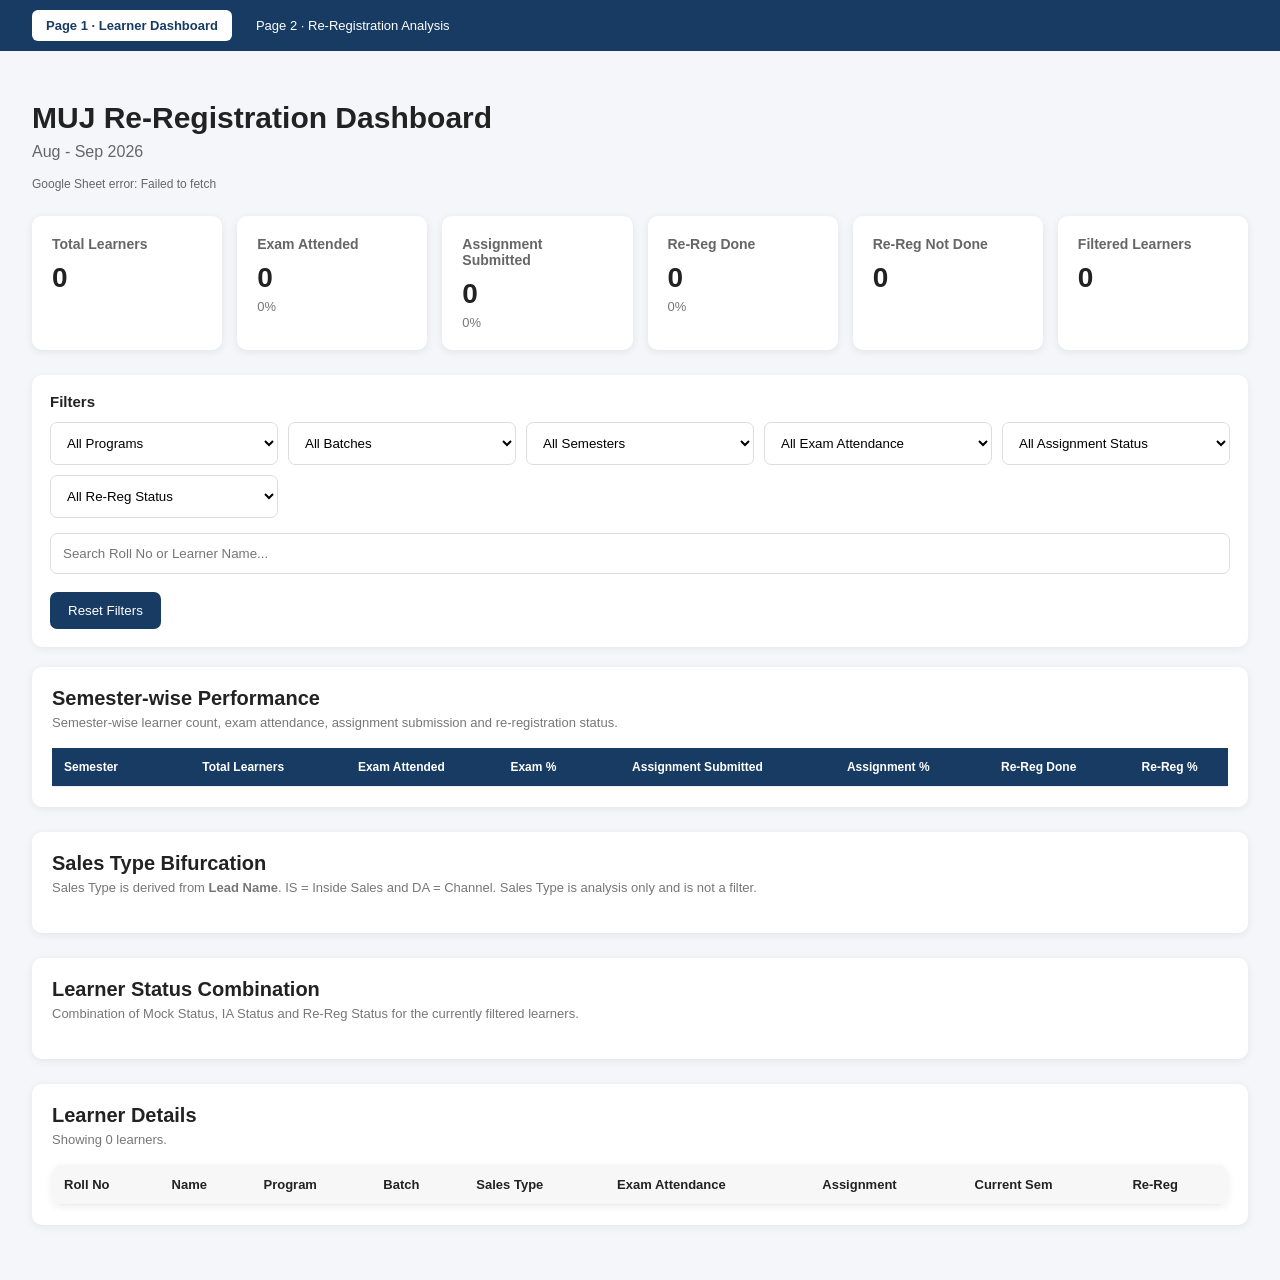
==== index.html @ 48e71313 "Update index.html" ====
<!DOCTYPE html>
<html lang="en">
<head>
<meta charset="UTF-8">
<meta name="viewport" content="width=device-width, initial-scale=1.0">

<title>MUJ Re-Registration Dashboard</title>

<script src="https://cdn.sheetjs.com/xlsx-0.20.3/package/dist/xlsx.full.min.js"></script>

<style>
*{
  box-sizing:border-box;
}

body{
  margin:0;
  font-family:Arial,sans-serif;
  background:#f5f6fa;
  color:#222;
}

.container{
  width:95%;
  max-width:1500px;
  margin:auto;
  padding:30px 0;
}

header{
  margin-bottom:25px;
}

header h1{
  margin:0;
  font-size:30px;
}

header p{
  margin-top:8px;
  color:#666;
}

/* NAVIGATION */

.page-nav{
  background:#173b63;
  padding:10px 0;
  margin-bottom:20px;
}

.page-nav-inner{
  width:95%;
  max-width:1500px;
  margin:auto;
  display:flex;
  gap:10px;
}

.page-nav a{
  color:white;
  text-decoration:none;
  padding:8px 14px;
  border-radius:6px;
  font-size:13px;
}

.page-nav a.active{
  background:#fff;
  color:#173b63;
  font-weight:bold;
}

/* STATUS */

.sheet-status{
  font-size:12px;
  color:#666;
  margin-top:8px;
}

/* KPI */

.kpi-grid{
  display:grid;
  grid-template-columns:repeat(6,1fr);
  gap:15px;
  margin-bottom:25px;
}

.card{
  background:white;
  padding:20px;
  border-radius:10px;
  box-shadow:0 2px 8px rgba(0,0,0,0.08);
}

.card h3{
  font-size:14px;
  margin:0 0 10px;
  color:#666;
}

.number{
  font-size:28px;
  font-weight:bold;
}

.small-number{
  font-size:13px;
  color:#777;
  margin-top:5px;
}

/* FILTERS */

.filter-section{
  background:white;
  padding:18px;
  border-radius:10px;
  margin-bottom:20px;
  box-shadow:0 2px 8px rgba(0,0,0,0.06);
}

.filter-title{
  font-size:15px;
  font-weight:bold;
  margin-bottom:12px;
}

.filters{
  display:grid;
  grid-template-columns:repeat(5,1fr);
  gap:10px;
  margin-bottom:15px;
}

select,
input{
  width:100%;
  padding:12px;
  border:1px solid #ddd;
  border-radius:7px;
  background:white;
}

.reset-btn{
  padding:11px 18px;
  border:0;
  border-radius:7px;
  background:#173b63;
  color:white;
  cursor:pointer;
}

.reset-btn:hover{
  opacity:.9;
}

/* SECTION */

.section{
  background:white;
  border-radius:10px;
  padding:20px;
  margin-bottom:25px;
  box-shadow:0 2px 8px rgba(0,0,0,0.07);
}

.section h2{
  margin:0 0 5px;
  font-size:20px;
}

.section-description{
  color:#777;
  font-size:13px;
  margin-bottom:18px;
}

/* ANALYSIS TABLE */

.analysis-table{
  width:100%;
  border-collapse:collapse;
}

.analysis-table th,
.analysis-table td{
  padding:11px 12px;
  border-bottom:1px solid #eee;
  text-align:left;
  white-space:nowrap;
}

.analysis-table th{
  background:#f7f7f7;
  font-size:12px;
  color:#555;
}

.analysis-table td{
  font-size:13px;
}

.percent{
  font-weight:bold;
}

/* STATUS BADGES */

.badge{
  display:inline-block;
  padding:4px 9px;
  border-radius:15px;
  font-size:11px;
  font-weight:bold;
}

.badge-green{
  background:#e7f5ec;
  color:#19733d;
}

.badge-red{
  background:#fdeaea;
  color:#b42318;
}

.badge-yellow{
  background:#fff5d9;
  color:#956000;
}

/* SEMESTER TABLE */

.semester-table-wrapper{
  overflow-x:auto;
}

.semester-table{
  width:100%;
  border-collapse:collapse;
}

.semester-table th,
.semester-table td{
  padding:12px;
  border-bottom:1px solid #eee;
  text-align:center;
  white-space:nowrap;
}

.semester-table th{
  background:#173b63;
  color:white;
  font-size:12px;
}

.semester-table td{
  font-size:13px;
}

.semester-name{
  text-align:left !important;
  font-weight:bold;
}

/* SALES TYPE */

.sales-grid{
  display:grid;
  grid-template-columns:repeat(2,1fr);
  gap:15px;
}

.sales-card{
  border:1px solid #e1e5eb;
  border-radius:10px;
  padding:18px;
  background:#fff;
}

.sales-card h3{
  margin:0 0 5px;
  font-size:17px;
}

.sales-card .sales-sub{
  color:#777;
  font-size:12px;
  margin-bottom:15px;
}

.sales-metrics{
  display:grid;
  grid-template-columns:repeat(4,1fr);
  gap:10px;
}

.sales-metric{
  background:#f7f8fa;
  padding:12px;
  border-radius:7px;
}

.sales-metric span{
  display:block;
  font-size:11px;
  color:#777;
}

.sales-metric strong{
  display:block;
  margin-top:4px;
  font-size:18px;
}

/* COMBINATION */

.combination-grid{
  display:grid;
  grid-template-columns:repeat(4,1fr);
  gap:12px;
}

.combo-card{
  background:#f7f8fa;
  border:1px solid #e5e8ed;
  border-radius:8px;
  padding:15px;
}

.combo-card h3{
  margin:0;
  font-size:13px;
  line-height:1.4;
}

.combo-card .combo-number{
  margin-top:8px;
  font-size:25px;
  font-weight:bold;
}

/* LEARNER TABLE */

.table-section{
  background:white;
  border-radius:10px;
  overflow-x:auto;
  box-shadow:0 2px 8px rgba(0,0,0,0.07);
}

table{
  width:100%;
  border-collapse:collapse;
}

th,
td{
  padding:12px;
  text-align:left;
  border-bottom:1px solid #eee;
  white-space:nowrap;
}

th{
  background:#f7f7f7;
  font-size:13px;
}

td{
  font-size:13px;
}

.no-data{
  text-align:center;
  padding:25px;
  color:#777;
}

/* MOBILE */

@media(max-width:1100px){

  .kpi-grid{
    grid-template-columns:repeat(3,1fr);
  }

  .filters{
    grid-template-columns:repeat(3,1fr);
  }

  .sales-grid{
    grid-template-columns:1fr;
  }

  .combination-grid{
    grid-template-columns:repeat(2,1fr);
  }
}

@media(max-width:700px){

  .container{
    width:94%;
    padding-top:20px;
  }

  header h1{
    font-size:24px;
  }

  .kpi-grid{
    grid-template-columns:repeat(2,1fr);
  }

  .filters{
    grid-template-columns:1fr;
  }

  .combination-grid{
    grid-template-columns:1fr;
  }

  .sales-metrics{
    grid-template-columns:repeat(2,1fr);
  }

  .page-nav-inner{
    flex-wrap:wrap;
  }
}
</style>
</head>

<body>

<div class="page-nav">
  <div class="page-nav-inner">
    <a href="index.html" class="active">Page 1 · Learner Dashboard</a>
    <a href="page2.html">Page 2 · Re-Registration Analysis</a>
  </div>
</div>

<div class="container">

<header>
  <h1>MUJ Re-Registration Dashboard</h1>
  <p>Aug - Sep 2026</p>
  <div class="sheet-status" id="sheetStatus">
    Connecting to Google Sheet...
  </div>
</header>


<!-- KPI -->

<div class="kpi-grid">

  <div class="card">
    <h3>Total Learners</h3>
    <div class="number" id="kpiTotal">0</div>
  </div>

  <div class="card">
    <h3>Exam Attended</h3>
    <div class="number" id="kpiExam">0</div>
    <div class="small-number" id="kpiExamPct">0%</div>
  </div>

  <div class="card">
    <h3>Assignment Submitted</h3>
    <div class="number" id="kpiAssignment">0</div>
    <div class="small-number" id="kpiAssignmentPct">0%</div>
  </div>

  <div class="card">
    <h3>Re-Reg Done</h3>
    <div class="number" id="kpiReRegDone">0</div>
    <div class="small-number" id="kpiReRegPct">0%</div>
  </div>

  <div class="card">
    <h3>Re-Reg Not Done</h3>
    <div class="number" id="kpiReRegNotDone">0</div>
  </div>

  <div class="card">
    <h3>Filtered Learners</h3>
    <div class="number" id="kpiFiltered">0</div>
  </div>

</div>


<!-- FILTERS -->

<div class="filter-section">

  <div class="filter-title">
    Filters
  </div>

  <div class="filters">

    <select id="programFilter">
      <option value="">All Programs</option>
    </select>

    <select id="batchFilter">
      <option value="">All Batches</option>
    </select>

    <select id="semesterFilter">
      <option value="">All Semesters</option>
    </select>

    <select id="examFilter">
      <option value="">All Exam Attendance</option>
    </select>

    <select id="assignmentFilter">
      <option value="">All Assignment Status</option>
    </select>

    <select id="reregFilter">
      <option value="">All Re-Reg Status</option>
    </select>

  </div>

  <input
    type="text"
    id="searchInput"
    placeholder="Search Roll No or Learner Name..."
  >

  <br><br>

  <button class="reset-btn" id="resetBtn">
    Reset Filters
  </button>

</div>


<!-- SEMESTER WISE -->

<div class="section">

  <h2>Semester-wise Performance</h2>

  <div class="section-description">
    Semester-wise learner count, exam attendance, assignment submission and re-registration status.
  </div>

  <div class="semester-table-wrapper">

    <table class="semester-table">

      <thead>
        <tr>
          <th class="semester-name">Semester</th>
          <th>Total Learners</th>
          <th>Exam Attended</th>
          <th>Exam %</th>
          <th>Assignment Submitted</th>
          <th>Assignment %</th>
          <th>Re-Reg Done</th>
          <th>Re-Reg %</th>
        </tr>
      </thead>

      <tbody id="semesterBody"></tbody>

    </table>

  </div>

</div>


<!-- SALES TYPE -->

<div class="section">

  <h2>Sales Type Bifurcation</h2>

  <div class="section-description">
    Sales Type is derived from <b>Lead Name</b>. IS = Inside Sales and DA = Channel. Sales Type is analysis only and is not a filter.
  </div>

  <div class="sales-grid" id="salesGrid"></div>

</div>


<!-- LEARNER STATUS COMBINATION -->

<div class="section">

  <h2>Learner Status Combination</h2>

  <div class="section-description">
    Combination of Mock Status, IA Status and Re-Reg Status for the currently filtered learners.
  </div>

  <div class="combination-grid" id="combinationGrid"></div>

</div>


<!-- LEARNER DETAILS -->

<div class="section">

  <h2>Learner Details</h2>

  <div class="section-description">
    Showing <span id="learnerCountText">0</span> learners.
  </div>

  <div class="table-section">

    <table>

      <thead>
        <tr>
          <th>Roll No</th>
          <th>Name</th>
          <th>Program</th>
          <th>Batch</th>
          <th>Sales Type</th>
          <th>Exam Attendance</th>
          <th>Assignment</th>
          <th>Current Sem</th>
          <th>Re-Reg</th>
        </tr>
      </thead>

      <tbody id="learnerBody"></tbody>

    </table>

  </div>

</div>

</div>


<script>

const GOOGLE_SHEET_ID =
  '1iwtwKK5JAG-qDRnjcMf5GGL5CMBMW9X3QFYtaawvCqg';

const GOOGLE_SHEET_NAME = 'Sheet1';

const REFRESH_MS = 60000;

let RAW_DATA = [];

let state = {
  program:'',
  batch:'',
  semester:'',
  exam:'',
  assignment:'',
  rereg:'',
  search:''
};


/* =========================
   BASIC HELPERS
========================= */

function norm(value){
  return String(value ?? '').trim();
}

function key(value){
  return norm(value)
    .toLowerCase()
    .replace(/\s+/g,' ');
}

function pct(value,total){
  return total
    ? ((value / total) * 100).toFixed(1) + '%'
    : '0.0%';
}

function findColumn(headers,names){

  for(const name of names){

    const found = headers.find(
      h => key(h) === key(name)
    );

    if(found) return found;
  }

  return null;
}


/* =========================
   STATUS CLASSIFICATION
========================= */

function isExamAttended(value){

  const s = key(value);

  if(
    s.includes('attend') ||
    s.includes('present') ||
    s === 'yes' ||
    s === 'done' ||
    s === 'completed' ||
    s === 'complete' ||
    s === 'true' ||
    s === '1'
  ){
    return true;
  }

  return false;
}


function isAssignmentSubmitted(value){

  const s = key(value);

  if(
    s.includes('submitted') ||
    s.includes('submit') ||
    s === 'yes' ||
    s === 'done' ||
    s === 'completed' ||
    s === 'complete' ||
    s === 'true' ||
    s === '1'
  ){
    return true;
  }

  return false;
}


function isReRegDone(value){

  const s = key(value);

  /*
    Paid = Re-Reg Done
    Partially Paid / Not Paid = Not Done
  */

  if(
    s === 'paid' ||
    s === 'done' ||
    s === 'yes' ||
    s === 'completed' ||
    s === 'complete' ||
    s === 'registered'
  ){
    return true;
  }

  return false;
}


/* =========================
   SALES TYPE
========================= */

function getSalesType(value){

  const s = key(value);

  if(s === 'is' || s.includes('inside sales')){
    return 'IS';
  }

  if(s === 'da' || s.includes('channel')){
    return 'DA';
  }

  return norm(value) || 'Other';
}


/* =========================
   GOOGLE SHEET
========================= */

function googleSheetUrl(){

  return (
    'https://docs.google.com/spreadsheets/d/' +
    encodeURIComponent(GOOGLE_SHEET_ID) +
    '/gviz/tq?tqx=out:csv&sheet=' +
    encodeURIComponent(GOOGLE_SHEET_NAME)
  );
}


async function fetchGoogleSheet(){

  const response = await fetch(
    googleSheetUrl(),
    {
      cache:'no-store'
    }
  );

  if(!response.ok){

    throw new Error(
      'Google Sheet could not be loaded. HTTP ' +
      response.status
    );
  }

  const csv = await response.text();

  if(!csv.trim()){
    throw new Error('Sheet1 is empty.');
  }

  const workbook = XLSX.read(
    csv,
    {
      type:'string',
      raw:true
    }
  );

  const sheet =
    workbook.Sheets[workbook.SheetNames[0]];

  return XLSX.utils.sheet_to_json(
    sheet,
    {
      defval:'',
      raw:true
    }
  );
}


/* =========================
   NORMALIZE DATA
========================= */

function normalizeData(rows){

  if(!rows.length){
    throw new Error('No records found in Sheet1.');
  }

  const headers =
    Object.keys(rows[0]).map(norm);

  const rollCol = findColumn(
    headers,
    [
      'Roll No',
      'Roll Number',
      'Roll_No',
      'Roll'
    ]
  );

  const nameCol = findColumn(
    headers,
    [
      'Learner Name',
      'Name',
      'Student Name',
      'Full Name'
    ]
  );

  const programCol = findColumn(
    headers,
    [
      'Program',
      'Program Name'
    ]
  );

  const batchCol = findColumn(
    headers,
    [
      'Batch',
      'Current Batch',
      'Original Batch'
    ]
  );

  const leadCol = findColumn(
    headers,
    [
      'Lead Name',
      'Lead_Name',
      'LeadName'
    ]
  );

  const semesterCol = findColumn(
    headers,
    [
      'Current Semester',
      'Semester',
      'Current Sem',
      'Sem'
    ]
  );

  const mockCol = findColumn(
    headers,
    [
      'Mock Status'
    ]
  );

  const iaCol = findColumn(
    headers,
    [
      'IA Status'
    ]
  );

  const reregCol = findColumn(
    headers,
    [
      'Re reg status',
      'Re-Reg',
      'Re Reg',
      'Re-reg',
      'Re Registration',
      'Re-Registration',
      'Rereg'
    ]
  );


  const required = [
    ['Program',programCol],
    ['Mock Status',mockCol],
    ['IA Status',iaCol],
    ['Re reg status',reregCol],
    ['Lead Name',leadCol]
  ];

  const missing =
    required
      .filter(x => !x[1])
      .map(x => x[0]);

  if(missing.length){

    throw new Error(
      'Required column(s) missing: ' +
      missing.join(', ')
    );
  }


  return rows.map(row => {

    const mock =
      norm(row[mockCol]);

    const ia =
      norm(row[iaCol]);

    const rereg =
      norm(row[reregCol]);

    const lead =
      norm(row[leadCol]);

    return {

      rollNo:
        rollCol ? norm(row[rollCol]) : '',

      name:
        nameCol ? norm(row[nameCol]) : '',

      program:
        norm(row[programCol]),

      batch:
        batchCol ? norm(row[batchCol]) : '',

      salesType:
        getSalesType(lead),

      leadName:
        lead,

      semester:
        semesterCol
          ? norm(row[semesterCol])
          : '',

      mockStatus:
        mock,

      iaStatus:
        ia,

      reregStatus:
        rereg,

      examAttended:
        isExamAttended(mock),

      assignmentSubmitted:
        isAssignmentSubmitted(ia),

      reregDone:
        isReRegDone(rereg)

    };

  }).filter(r =>
    r.rollNo ||
    r.name ||
    r.program
  );
}


/* =========================
   FILTER OPTIONS
========================= */

function uniqueSorted(field){

  const set =
    new Set(
      RAW_DATA
        .map(r => r[field])
        .filter(Boolean)
    );

  return Array.from(set).sort(
    (a,b) =>
      String(a).localeCompare(
        String(b),
        undefined,
        {numeric:true}
      )
  );
}


function populateSelect(id,values,defaultText){

  const select =
    document.getElementById(id);

  const current =
    select.value;

  select.innerHTML =
    `<option value="">${defaultText}</option>`;

  values.forEach(value => {

    const option =
      document.createElement('option');

    option.value = value;
    option.textContent = value;

    select.appendChild(option);

  });

  if(values.includes(current)){
    select.value = current;
  }
}


function populateFilters(){

  populateSelect(
    'programFilter',
    uniqueSorted('program'),
    'All Programs'
  );

  populateSelect(
    'batchFilter',
    uniqueSorted('batch'),
    'All Batches'
  );

  populateSelect(
    'semesterFilter',
    uniqueSorted('semester'),
    'All Semesters'
  );

  populateSelect(
    'examFilter',
    uniqueSorted('mockStatus'),
    'All Exam Attendance'
  );

  populateSelect(
    'assignmentFilter',
    uniqueSorted('iaStatus'),
    'All Assignment Status'
  );

  populateSelect(
    'reregFilter',
    uniqueSorted('reregStatus'),
    'All Re-Reg Status'
  );
}


/* =========================
   FILTER DATA
========================= */

function getFilteredData(){

  return RAW_DATA.filter(row => {

    const search =
      state.search.toLowerCase();

    const searchMatch =
      !search ||
      key(row.rollNo).includes(search) ||
      key(row.name).includes(search);

    return (

      (!state.program ||
        row.program === state.program)

      &&

      (!state.batch ||
        row.batch === state.batch)

      &&

      (!state.semester ||
        row.semester === state.semester)

      &&

      (!state.exam ||
        row.mockStatus === state.exam)

      &&

      (!state.assignment ||
        row.iaStatus === state.assignment)

      &&

      (!state.rereg ||
        row.reregStatus === state.rereg)

      &&

      searchMatch
    );

  });

}


/* =========================
   KPIs
========================= */

function renderKPIs(data){

  const total =
    data.length;

  const exam =
    data.filter(r => r.examAttended).length;

  const assignment =
    data.filter(r => r.assignmentSubmitted).length;

  const rereg =
    data.filter(r => r.reregDone).length;

  const notDone =
    total - rereg;

  document.getElementById('kpiTotal')
    .textContent =
    total.toLocaleString();

  document.getElementById('kpiExam')
    .textContent =
    exam.toLocaleString();

  document.getElementById('kpiExamPct')
    .textContent =
    pct(exam,total);

  document.getElementById('kpiAssignment')
    .textContent =
    assignment.toLocaleString();

  document.getElementById('kpiAssignmentPct')
    .textContent =
    pct(assignment,total);

  document.getElementById('kpiReRegDone')
    .textContent =
    rereg.toLocaleString();

  document.getElementById('kpiReRegPct')
    .textContent =
    pct(rereg,total);

  document.getElementById('kpiReRegNotDone')
    .textContent =
    notDone.toLocaleString();

  document.getElementById('kpiFiltered')
    .textContent =
    total.toLocaleString();
}


/* =========================
   SEMESTER ANALYSIS
========================= */

function renderSemesterAnalysis(data){

  const semesters =
    uniqueValues(
      data.map(r => r.semester)
    );

  const body =
    document.getElementById('semesterBody');

  if(!semesters.length){

    body.innerHTML =
      `<tr>
        <td colspan="8" class="no-data">
          No semester data available.
        </td>
      </tr>`;

    return;
  }

  body.innerHTML =
    semesters.map(semester => {

      const rows =
        data.filter(
          r => r.semester === semester
        );

      const total =
        rows.length;

      const exam =
        rows.filter(
          r => r.examAttended
        ).length;

      const assignment =
        rows.filter(
          r => r.assignmentSubmitted
        ).length;

      const rereg =
        rows.filter(
          r => r.reregDone
        ).length;

      return `
        <tr>

          <td class="semester-name">
            ${escapeHtml(semester)}
          </td>

          <td>
            ${total.toLocaleString()}
          </td>

          <td>
            ${exam.toLocaleString()}
          </td>

          <td class="percent">
            ${pct(exam,total)}
          </td>

          <td>
            ${assignment.toLocaleString()}
          </td>

          <td class="percent">
            ${pct(assignment,total)}
          </td>

          <td>
            ${rereg.toLocaleString()}
          </td>

          <td class="percent">
            ${pct(rereg,total)}
          </td>

        </tr>
      `;

    }).join('');

}


/* =========================
   SALES TYPE ANALYSIS
========================= */

function renderSalesType(data){

  const grid =
    document.getElementById('salesGrid');

  const types =
    ['IS','DA'];

  const otherTypes =
    uniqueValues(
      data
        .map(r => r.salesType)
        .filter(x =>
          x !== 'IS' &&
          x !== 'DA'
        )
    );

  types.push(...otherTypes);

  grid.innerHTML =
    types.map(type => {

      const rows =
        data.filter(
          r => r.salesType === type
        );

      const total =
        rows.length;

      const exam =
        rows.filter(
          r => r.examAttended
        ).length;

      const assignment =
        rows.filter(
          r => r.assignmentSubmitted
        ).length;

      const rereg =
        rows.filter(
          r => r.reregDone
        ).length;

      let displayName = type;

      if(type === 'IS'){
        displayName =
          'IS — Inside Sales';
      }

      if(type === 'DA'){
        displayName =
          'DA — Channel';
      }

      return `
        <div class="sales-card">

          <h3>
            ${escapeHtml(displayName)}
          </h3>

          <div class="sales-sub">
            Based on Lead Name
          </div>

          <div class="sales-metrics">

            <div class="sales-metric">
              <span>Total Learners</span>
              <strong>${total.toLocaleString()}</strong>
            </div>

            <div class="sales-metric">
              <span>Exam Attended</span>
              <strong>${exam.toLocaleString()}</strong>
            </div>

            <div class="sales-metric">
              <span>Assignment</span>
              <strong>${assignment.toLocaleString()}</strong>
            </div>

            <div class="sales-metric">
              <span>Re-Reg Done</span>
              <strong>${rereg.toLocaleString()}</strong>
            </div>

          </div>

        </div>
      `;

    }).join('');
}


/* =========================
   STATUS COMBINATIONS
========================= */

function renderCombinations(data){

  const total =
    data.length;

  const examYes =
    data.filter(
      r => r.examAttended
    ).length;

  const assignmentYes =
    data.filter(
      r => r.assignmentSubmitted
    ).length;

  const reregYes =
    data.filter(
      r => r.reregDone
    ).length;

  const allThree =
    data.filter(
      r =>
        r.examAttended &&
        r.assignmentSubmitted &&
        r.reregDone
    ).length;

  const examAssignmentPending =
    data.filter(
      r =>
        r.examAttended &&
        r.assignmentSubmitted &&
        !r.reregDone
    ).length;

  const examNoAssignmentPending =
    data.filter(
      r =>
        r.examAttended &&
        !r.assignmentSubmitted &&
        !r.reregDone
    ).length;

  const noExamNoAssignmentPending =
    data.filter(
      r =>
        !r.examAttended &&
        !r.assignmentSubmitted &&
        !r.reregDone
    ).length;

  const items = [

    [
      'Exam + Assignment + Re-Reg Done',
      allThree
    ],

    [
      'Exam + Assignment + Re-Reg Pending',
      examAssignmentPending
    ],

    [
      'Exam + No Assignment + Re-Reg Pending',
      examNoAssignmentPending
    ],

    [
      'No Exam + No Assignment + Re-Reg Pending',
      noExamNoAssignmentPending
    ]

  ];

  document.getElementById(
    'combinationGrid'
  ).innerHTML = items.map(item => `

    <div class="combo-card">

      <h3>
        ${escapeHtml(item[0])}
      </h3>

      <div class="combo-number">
        ${item[1].toLocaleString()}
      </div>

    </div>

  `).join('');
}


/* =========================
   LEARNER TABLE
========================= */

function statusBadge(value,type){

  let positive = false;

  if(type === 'exam'){
    positive =
      isExamAttended(value);
  }

  if(type === 'assignment'){
    positive =
      isAssignmentSubmitted(value);
  }

  if(type === 'rereg'){
    positive =
      isReRegDone(value);
  }

  return `
    <span class="badge ${
      positive
        ? 'badge-green'
        : 'badge-red'
    }">
      ${escapeHtml(value || 'Not Available')}
    </span>
  `;
}


function renderLearners(data){

  const body =
    document.getElementById(
      'learnerBody'
    );

  document.getElementById(
    'learnerCountText'
  ).textContent =
    data.length.toLocaleString();

  if(!data.length){

    body.innerHTML =
      `<tr>
        <td colspan="9" class="no-data">
          No learners found for the selected filters.
        </td>
      </tr>`;

    return;
  }


  body.innerHTML =
    data.map(row => `

      <tr>

        <td>
          ${escapeHtml(row.rollNo)}
        </td>

        <td>
          ${escapeHtml(row.name)}
        </td>

        <td>
          ${escapeHtml(row.program)}
        </td>

        <td>
          ${escapeHtml(row.batch)}
        </td>

        <td>
          ${
            row.salesType === 'IS'
              ? 'IS - Inside Sales'
              : row.salesType === 'DA'
                ? 'DA - Channel'
                : escapeHtml(row.salesType)
          }
        </td>

        <td>
          ${statusBadge(
            row.mockStatus,
            'exam'
          )}
        </td>

        <td>
          ${statusBadge(
            row.iaStatus,
            'assignment'
          )}
        </td>

        <td>
          ${escapeHtml(
            row.semester
          )}
        </td>

        <td>
          ${statusBadge(
            row.reregStatus,
            'rereg'
          )}
        </td>

      </tr>

    `).join('');
}


/* =========================
   RENDER
========================= */

function render(){

  const data =
    getFilteredData();

  renderKPIs(data);

  renderSemesterAnalysis(
    data
  );

  renderSalesType(
    data
  );

  renderCombinations(
    data
  );

  renderLearners(
    data
  );
}


/* =========================
   UTILITIES
========================= */

function uniqueValues(values){

  return Array.from(
    new Set(
      values.filter(Boolean)
    )
  ).sort(
    (a,b) =>
      String(a).localeCompare(
        String(b),
        undefined,
        {numeric:true}
      )
  );

}


function escapeHtml(value){

  return String(value ?? '')
    .replace(/&/g,'&amp;')
    .replace(/</g,'&lt;')
    .replace(/>/g,'&gt;')
    .replace(/"/g,'&quot;')
    .replace(/'/g,'&#039;');

}


/* =========================
   LOAD DATA
========================= */

async function loadData(){

  try{

    document.getElementById(
      'sheetStatus'
    ).textContent =
      'Loading data from Google Sheet...';

    const rows =
      await fetchGoogleSheet();

    RAW_DATA =
      normalizeData(rows);

    populateFilters();

    render();

    document.getElementById(
      'sheetStatus'
    ).textContent =
      'Google Sheet connected · ' +
      RAW_DATA.length.toLocaleString() +
      ' learners · Last refreshed ' +
      new Date().toLocaleTimeString();

  }
  catch(error){

    console.error(error);

    document.getElementById(
      'sheetStatus'
    ).textContent =
      'Google Sheet error: ' +
      error.message;

  }

}


/* =========================
   EVENTS
========================= */

document.getElementById(
  'programFilter'
).addEventListener(
  'change',
  e => {

    state.program =
      e.target.value;

    render();

  }
);


document.getElementById(
  'batchFilter'
).addEventListener(
  'change',
  e => {

    state.batch =
      e.target.value;

    render();

  }
);


document.getElementById(
  'semesterFilter'
).addEventListener(
  'change',
  e => {

    state.semester =
      e.target.value;

    render();

  }
);


document.getElementById(
  'examFilter'
).addEventListener(
  'change',
  e => {

    state.exam =
      e.target.value;

    render();

  }
);


document.getElementById(
  'assignmentFilter'
).addEventListener(
  'change',
  e => {

    state.assignment =
      e.target.value;

    render();

  }
);


document.getElementById(
  'reregFilter'
).addEventListener(
  'change',
  e => {

    state.rereg =
      e.target.value;

    render();

  }
);


document.getElementById(
  'searchInput'
).addEventListener(
  'input',
  e => {

    state.search =
      e.target.value;

    render();

  }
);


document.getElementById(
  'resetBtn'
).addEventListener(
  'click',
  () => {

    state = {
      program:'',
      batch:'',
      semester:'',
      exam:'',
      assignment:'',
      rereg:'',
      search:''
    };

    document.getElementById(
      'programFilter'
    ).value = '';

    document.getElementById(
      'batchFilter'
    ).value = '';

    document.getElementById(
      'semesterFilter'
    ).value = '';

    document.getElementById(
      'examFilter'
    ).value = '';

    document.getElementById(
      'assignmentFilter'
    ).value = '';

    document.getElementById(
      'reregFilter'
    ).value = '';

    document.getElementById(
      'searchInput'
    ).value = '';

    render();

  }
);


/* =========================
   START
========================= */

loadData();

setInterval(
  loadData,
  REFRESH_MS
);

</script>

</body>
</html>
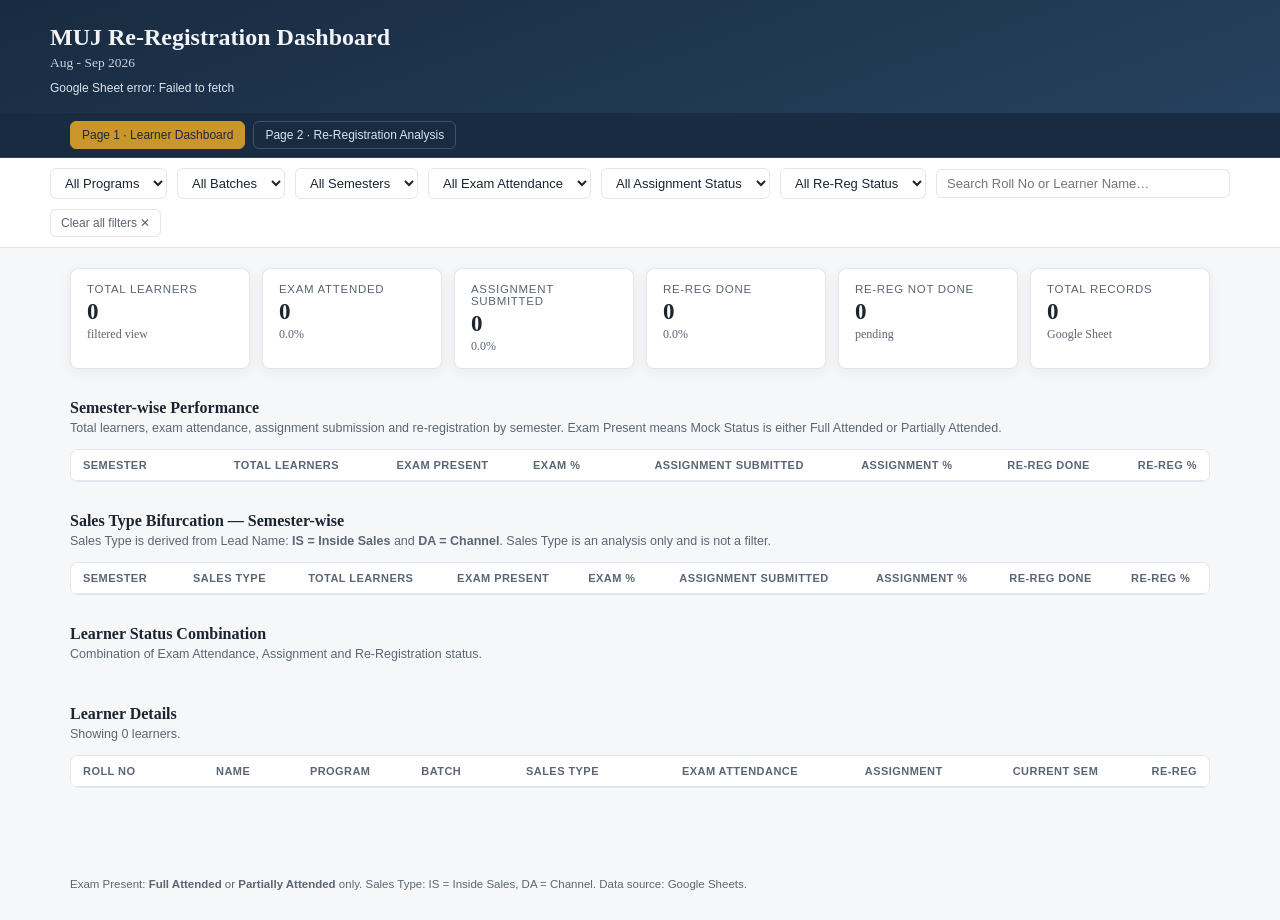
==== commit 6369c4e0: "Update index.html" ====
--- a/index.html
+++ b/index.html
@@ -2,81 +2,132 @@
 <html lang="en">
 <head>
 <meta charset="UTF-8">
-<meta name="viewport" content="width=device-width, initial-scale=1.0">
+<meta name="viewport" content="width=device-width, initial-scale=1, viewport-fit=cover">
 
 <title>MUJ Re-Registration Dashboard</title>
 
 <script src="https://cdn.sheetjs.com/xlsx-0.20.3/package/dist/xlsx.full.min.js"></script>
 
 <style>
+:root{
+  --ink:#1b2430;
+  --ink-soft:#5b6674;
+  --line:#e2e6ea;
+  --bg:#f6f7f9;
+  --card:#ffffff;
+  --navy:#26415e;
+  --navy-deep:#182b40;
+  --navy-light:#e7edf3;
+  --gold:#c9962c;
+
+  --pos:#2f7d5c;
+  --pos-bg:#e7f3ed;
+
+  --neg:#b1483f;
+  --neg-bg:#fbebe9;
+
+  --warn:#b17a1f;
+  --warn-bg:#fbf1e0;
+
+  --track:#eef1f4;
+}
+
 *{
   box-sizing:border-box;
 }
 
+html{
+  height:100%;
+}
+
 body{
   margin:0;
+  min-height:100%;
+  background:var(--bg);
+  color:var(--ink);
+  font-family:'Source Serif Pro',Georgia,'Times New Roman',serif;
+}
+
+.num{
+  font-family:'IBM Plex Mono','Courier New',monospace;
+  font-variant-numeric:tabular-nums;
+}
+
+/* HEADER */
+
+header{
+  background:linear-gradient(160deg,var(--navy-deep),var(--navy));
+  color:#f2f4f7;
+  padding:24px 20px 18px;
+  padding-top:calc(24px + env(safe-area-inset-top,0px));
+}
+
+header .wrap{
+  max-width:1180px;
+  margin:0 auto;
+}
+
+header h1{
+  font-size:24px;
+  margin:0 0 4px;
+  font-weight:600;
+}
+
+header p{
+  margin:0;
+  color:#c7d2de;
+  font-size:13.5px;
+}
+
+/* NAV */
+
+.page-nav{
+  background:var(--navy-deep);
+  border-bottom:1px solid rgba(255,255,255,.12);
+}
+
+.page-nav-wrap{
+  max-width:1180px;
+  margin:0 auto;
+  padding:8px 20px;
+  display:flex;
+  gap:8px;
+  flex-wrap:wrap;
   font-family:Arial,sans-serif;
-  background:#f5f6fa;
-  color:#222;
-}
-
-.container{
-  width:95%;
-  max-width:1500px;
-  margin:auto;
-  padding:30px 0;
-}
-
-header{
-  margin-bottom:25px;
-}
-
-header h1{
-  margin:0;
-  font-size:30px;
-}
-
-header p{
-  margin-top:8px;
-  color:#666;
-}
-
-/* NAVIGATION */
-
-.page-nav{
-  background:#173b63;
-  padding:10px 0;
-  margin-bottom:20px;
-}
-
-.page-nav-inner{
-  width:95%;
-  max-width:1500px;
-  margin:auto;
-  display:flex;
-  gap:10px;
-}
-
-.page-nav a{
-  color:white;
+}
+
+.page-link{
+  display:inline-block;
   text-decoration:none;
-  padding:8px 14px;
+  color:#d9e3ed;
+  border:1px solid rgba(255,255,255,.18);
+  padding:6px 11px;
   border-radius:6px;
-  font-size:13px;
-}
-
-.page-nav a.active{
-  background:#fff;
-  color:#173b63;
-  font-weight:bold;
+  font-size:12px;
+}
+
+.page-link:hover,
+.page-link.active{
+  background:var(--gold);
+  color:#182b40;
+  border-color:var(--gold);
 }
 
 /* STATUS */
 
 .sheet-status{
+  margin-top:10px;
+  font-family:Arial,sans-serif;
   font-size:12px;
-  color:#666;
-  margin-top:8px;
+  color:#d9e3ed;
+}
+
+/* MAIN */
+
+main{
+  max-width:1180px;
+  margin:0 auto;
+  padding:20px 20px 60px;
 }
 
 /* KPI */
@@ -84,239 +135,215 @@
 .kpi-grid{
   display:grid;
   grid-template-columns:repeat(6,1fr);
-  gap:15px;
-  margin-bottom:25px;
-}
-
-.card{
-  background:white;
-  padding:20px;
-  border-radius:10px;
-  box-shadow:0 2px 8px rgba(0,0,0,0.08);
-}
-
-.card h3{
-  font-size:14px;
-  margin:0 0 10px;
-  color:#666;
-}
-
-.number{
-  font-size:28px;
-  font-weight:bold;
-}
-
-.small-number{
+  gap:12px;
+  margin-bottom:22px;
+}
+
+.kpi{
+  background:var(--card);
+  border:1px solid var(--line);
+  border-radius:8px;
+  padding:14px 16px;
+  box-shadow:0 4px 14px rgba(20,30,45,.06);
+}
+
+.kpi .label{
+  font-size:11.5px;
+  color:var(--ink-soft);
+  text-transform:uppercase;
+  letter-spacing:.06em;
+  font-family:Arial,sans-serif;
+}
+
+.kpi .value{
+  font-size:23px;
+  margin-top:4px;
+  font-weight:700;
+}
+
+.kpi .sub{
+  font-size:12px;
+  color:var(--ink-soft);
+  margin-top:2px;
+}
+
+/* FILTER */
+
+.filterbar{
+  position:sticky;
+  top:0;
+  z-index:5;
+  background:var(--card);
+  border-bottom:1px solid var(--line);
+  padding:10px 20px;
+}
+
+.filterbar .wrap{
+  max-width:1180px;
+  margin:0 auto;
+  display:flex;
+  gap:10px;
+  flex-wrap:wrap;
+  align-items:center;
+  font-family:Arial,sans-serif;
+}
+
+.filterbar select,
+.filterbar input{
+  font-family:Arial,sans-serif;
   font-size:13px;
-  color:#777;
-  margin-top:5px;
-}
-
-/* FILTERS */
-
-.filter-section{
-  background:white;
-  padding:18px;
-  border-radius:10px;
-  margin-bottom:20px;
-  box-shadow:0 2px 8px rgba(0,0,0,0.06);
-}
-
-.filter-title{
-  font-size:15px;
-  font-weight:bold;
-  margin-bottom:12px;
-}
-
-.filters{
-  display:grid;
-  grid-template-columns:repeat(5,1fr);
-  gap:10px;
-  margin-bottom:15px;
-}
-
-select,
-input{
+  padding:6px 10px;
+  border:1px solid var(--line);
+  border-radius:6px;
+  background:var(--card);
+  color:var(--ink);
+}
+
+.filterbar input{
+  flex:1;
+  min-width:180px;
+}
+
+#resetBtn{
+  font-family:Arial,sans-serif;
+  font-size:12px;
+  color:var(--ink-soft);
+  background:none;
+  border:1px solid var(--line);
+  border-radius:6px;
+  padding:6px 10px;
+  cursor:pointer;
+}
+
+#resetBtn:hover{
+  background:var(--track);
+}
+
+/* SECTION */
+
+section{
+  margin-bottom:30px;
+}
+
+h2{
+  font-size:16px;
+  font-weight:700;
+  margin:0 0 4px;
+}
+
+.section-note{
+  font-size:12.5px;
+  color:var(--ink-soft);
+  margin:0 0 14px;
+  font-family:Arial,sans-serif;
+}
+
+.chart-card{
+  background:var(--card);
+  border:1px solid var(--line);
+  border-radius:8px;
+  padding:14px 18px;
+}
+
+/* TABLE */
+
+.table-wrap{
+  overflow-x:auto;
+  border:1px solid var(--line);
+  border-radius:8px;
+  background:var(--card);
+}
+
+table{
+  border-collapse:collapse;
   width:100%;
-  padding:12px;
-  border:1px solid #ddd;
-  border-radius:7px;
-  background:white;
-}
-
-.reset-btn{
-  padding:11px 18px;
-  border:0;
-  border-radius:7px;
-  background:#173b63;
-  color:white;
-  cursor:pointer;
-}
-
-.reset-btn:hover{
-  opacity:.9;
-}
-
-/* SECTION */
-
-.section{
-  background:white;
-  border-radius:10px;
-  padding:20px;
-  margin-bottom:25px;
-  box-shadow:0 2px 8px rgba(0,0,0,0.07);
-}
-
-.section h2{
-  margin:0 0 5px;
-  font-size:20px;
-}
-
-.section-description{
-  color:#777;
+  min-width:700px;
   font-size:13px;
-  margin-bottom:18px;
-}
-
-/* ANALYSIS TABLE */
-
-.analysis-table{
-  width:100%;
-  border-collapse:collapse;
-}
-
-.analysis-table th,
-.analysis-table td{
-  padding:11px 12px;
-  border-bottom:1px solid #eee;
+}
+
+th,
+td{
+  padding:9px 12px;
+  text-align:right;
+  border-bottom:1px solid var(--line);
+  white-space:nowrap;
+}
+
+th:first-child,
+td:first-child{
   text-align:left;
-  white-space:nowrap;
-}
-
-.analysis-table th{
-  background:#f7f7f7;
-  font-size:12px;
-  color:#555;
-}
-
-.analysis-table td{
-  font-size:13px;
-}
-
-.percent{
-  font-weight:bold;
-}
-
-/* STATUS BADGES */
+  position:sticky;
+  left:0;
+  background:var(--card);
+}
+
+th{
+  font-family:Arial,sans-serif;
+  font-size:11px;
+  text-transform:uppercase;
+  letter-spacing:.04em;
+  color:var(--ink-soft);
+  background:var(--card);
+}
+
+tbody tr:hover td{
+  background:var(--track);
+}
+
+/* SALES */
+
+.sales-table{
+  min-width:850px;
+}
+
+.sales-table th,
+.sales-table td{
+  text-align:center;
+}
+
+.sales-table th:first-child,
+.sales-table td:first-child{
+  text-align:left;
+}
+
+.sales-type{
+  font-weight:700;
+}
+
+.is-label{
+  color:var(--navy);
+}
+
+.da-label{
+  color:var(--gold);
+}
+
+/* BADGES */
 
 .badge{
   display:inline-block;
-  padding:4px 9px;
-  border-radius:15px;
-  font-size:11px;
-  font-weight:bold;
-}
-
-.badge-green{
-  background:#e7f5ec;
-  color:#19733d;
-}
-
-.badge-red{
-  background:#fdeaea;
-  color:#b42318;
-}
-
-.badge-yellow{
-  background:#fff5d9;
-  color:#956000;
-}
-
-/* SEMESTER TABLE */
-
-.semester-table-wrapper{
-  overflow-x:auto;
-}
-
-.semester-table{
-  width:100%;
-  border-collapse:collapse;
-}
-
-.semester-table th,
-.semester-table td{
-  padding:12px;
-  border-bottom:1px solid #eee;
-  text-align:center;
-  white-space:nowrap;
-}
-
-.semester-table th{
-  background:#173b63;
-  color:white;
+  padding:2px 8px;
+  border-radius:20px;
   font-size:12px;
-}
-
-.semester-table td{
-  font-size:13px;
-}
-
-.semester-name{
-  text-align:left !important;
-  font-weight:bold;
-}
-
-/* SALES TYPE */
-
-.sales-grid{
-  display:grid;
-  grid-template-columns:repeat(2,1fr);
-  gap:15px;
-}
-
-.sales-card{
-  border:1px solid #e1e5eb;
-  border-radius:10px;
-  padding:18px;
-  background:#fff;
-}
-
-.sales-card h3{
-  margin:0 0 5px;
-  font-size:17px;
-}
-
-.sales-card .sales-sub{
-  color:#777;
-  font-size:12px;
-  margin-bottom:15px;
-}
-
-.sales-metrics{
-  display:grid;
-  grid-template-columns:repeat(4,1fr);
-  gap:10px;
-}
-
-.sales-metric{
-  background:#f7f8fa;
-  padding:12px;
-  border-radius:7px;
-}
-
-.sales-metric span{
-  display:block;
-  font-size:11px;
-  color:#777;
-}
-
-.sales-metric strong{
-  display:block;
-  margin-top:4px;
-  font-size:18px;
-}
-
-/* COMBINATION */
+  font-family:Arial,sans-serif;
+}
+
+.badge.pos{
+  background:var(--pos-bg);
+  color:var(--pos);
+}
+
+.badge.neg{
+  background:var(--neg-bg);
+  color:var(--neg);
+}
+
+.badge.warn{
+  background:var(--warn-bg);
+  color:var(--warn);
+}
+
+/* COMBINATIONS */
 
 .combination-grid{
   display:grid;
@@ -324,186 +351,129 @@
   gap:12px;
 }
 
-.combo-card{
-  background:#f7f8fa;
-  border:1px solid #e5e8ed;
+.combo{
+  background:var(--card);
+  border:1px solid var(--line);
   border-radius:8px;
-  padding:15px;
-}
-
-.combo-card h3{
-  margin:0;
+  padding:14px 16px;
+  box-shadow:0 4px 14px rgba(20,30,45,.06);
+}
+
+.combo .label{
+  font-family:Arial,sans-serif;
+  font-size:11.5px;
+  color:var(--ink-soft);
+}
+
+.combo .value{
+  font-size:23px;
+  margin-top:5px;
+  font-weight:700;
+}
+
+/* LEARNER TABLE */
+
+.learner-table{
+  min-width:950px;
+}
+
+.empty{
+  padding:20px;
+  text-align:center;
+  color:var(--ink-soft);
+  font-family:Arial,sans-serif;
   font-size:13px;
-  line-height:1.4;
-}
-
-.combo-card .combo-number{
-  margin-top:8px;
-  font-size:25px;
-  font-weight:bold;
-}
-
-/* LEARNER TABLE */
-
-.table-section{
-  background:white;
-  border-radius:10px;
-  overflow-x:auto;
-  box-shadow:0 2px 8px rgba(0,0,0,0.07);
-}
-
-table{
-  width:100%;
-  border-collapse:collapse;
-}
-
-th,
-td{
-  padding:12px;
-  text-align:left;
-  border-bottom:1px solid #eee;
-  white-space:nowrap;
-}
-
-th{
-  background:#f7f7f7;
-  font-size:13px;
-}
-
-td{
-  font-size:13px;
-}
-
-.no-data{
-  text-align:center;
-  padding:25px;
-  color:#777;
+}
+
+/* FOOTER */
+
+footer{
+  max-width:1180px;
+  margin:0 auto;
+  padding:0 20px 30px;
+  font-size:11.5px;
+  color:var(--ink-soft);
+  font-family:Arial,sans-serif;
 }
 
 /* MOBILE */
 
-@media(max-width:1100px){
+@media(max-width:1000px){
 
   .kpi-grid{
     grid-template-columns:repeat(3,1fr);
   }
 
-  .filters{
-    grid-template-columns:repeat(3,1fr);
-  }
-
-  .sales-grid{
-    grid-template-columns:1fr;
-  }
-
   .combination-grid{
     grid-template-columns:repeat(2,1fr);
   }
 }
 
-@media(max-width:700px){
-
-  .container{
-    width:94%;
-    padding-top:20px;
-  }
-
-  header h1{
-    font-size:24px;
-  }
+@media(max-width:720px){
 
   .kpi-grid{
     grid-template-columns:repeat(2,1fr);
   }
 
-  .filters{
-    grid-template-columns:1fr;
-  }
-
   .combination-grid{
     grid-template-columns:1fr;
   }
 
-  .sales-metrics{
-    grid-template-columns:repeat(2,1fr);
-  }
-
-  .page-nav-inner{
-    flex-wrap:wrap;
-  }
+  main{
+    padding-left:14px;
+    padding-right:14px;
+  }
+
 }
 </style>
 </head>
 
 <body>
 
-<div class="page-nav">
-  <div class="page-nav-inner">
-    <a href="index.html" class="active">Page 1 · Learner Dashboard</a>
-    <a href="page2.html">Page 2 · Re-Registration Analysis</a>
-  </div>
-</div>
-
-<div class="container">
-
 <header>
-  <h1>MUJ Re-Registration Dashboard</h1>
-  <p>Aug - Sep 2026</p>
-  <div class="sheet-status" id="sheetStatus">
-    Connecting to Google Sheet...
+  <div class="wrap">
+
+    <h1>MUJ Re-Registration Dashboard</h1>
+
+    <p>Aug - Sep 2026</p>
+
+    <div
+      id="sheetStatus"
+      class="sheet-status"
+    >
+      Connecting to Google Sheet…
+    </div>
+
   </div>
 </header>
 
 
-<!-- KPI -->
-
-<div class="kpi-grid">
-
-  <div class="card">
-    <h3>Total Learners</h3>
-    <div class="number" id="kpiTotal">0</div>
+<div class="page-nav">
+
+  <div class="page-nav-wrap">
+
+    <a
+      href="index.html"
+      class="page-link active"
+    >
+      Page 1 · Learner Dashboard
+    </a>
+
+    <a
+      href="page2.html"
+      class="page-link"
+    >
+      Page 2 · Re-Registration Analysis
+    </a>
+
   </div>
 
-  <div class="card">
-    <h3>Exam Attended</h3>
-    <div class="number" id="kpiExam">0</div>
-    <div class="small-number" id="kpiExamPct">0%</div>
-  </div>
-
-  <div class="card">
-    <h3>Assignment Submitted</h3>
-    <div class="number" id="kpiAssignment">0</div>
-    <div class="small-number" id="kpiAssignmentPct">0%</div>
-  </div>
-
-  <div class="card">
-    <h3>Re-Reg Done</h3>
-    <div class="number" id="kpiReRegDone">0</div>
-    <div class="small-number" id="kpiReRegPct">0%</div>
-  </div>
-
-  <div class="card">
-    <h3>Re-Reg Not Done</h3>
-    <div class="number" id="kpiReRegNotDone">0</div>
-  </div>
-
-  <div class="card">
-    <h3>Filtered Learners</h3>
-    <div class="number" id="kpiFiltered">0</div>
-  </div>
-
 </div>
 
 
-<!-- FILTERS -->
-
-<div class="filter-section">
-
-  <div class="filter-title">
-    Filters
-  </div>
-
-  <div class="filters">
+<div class="filterbar">
+
+  <div class="wrap">
 
     <select id="programFilter">
       <option value="">All Programs</option>
@@ -529,48 +499,99 @@
       <option value="">All Re-Reg Status</option>
     </select>
 
+    <input
+      id="searchInput"
+      type="text"
+      placeholder="Search Roll No or Learner Name…"
+    >
+
+    <button id="resetBtn">
+      Clear all filters ✕
+    </button>
+
   </div>
 
-  <input
-    type="text"
-    id="searchInput"
-    placeholder="Search Roll No or Learner Name..."
-  >
-
-  <br><br>
-
-  <button class="reset-btn" id="resetBtn">
-    Reset Filters
-  </button>
-
 </div>
 
 
-<!-- SEMESTER WISE -->
-
-<div class="section">
+<main>
+
+
+<!-- KPI -->
+
+<section>
+
+  <div class="kpi-grid">
+
+    <div class="kpi">
+      <div class="label">Total Learners</div>
+      <div class="value" id="kpiTotal">0</div>
+      <div class="sub">filtered view</div>
+    </div>
+
+    <div class="kpi">
+      <div class="label">Exam Attended</div>
+      <div class="value" id="kpiExam">0</div>
+      <div class="sub" id="kpiExamPct">0.0%</div>
+    </div>
+
+    <div class="kpi">
+      <div class="label">Assignment Submitted</div>
+      <div class="value" id="kpiAssignment">0</div>
+      <div class="sub" id="kpiAssignmentPct">0.0%</div>
+    </div>
+
+    <div class="kpi">
+      <div class="label">Re-Reg Done</div>
+      <div class="value" id="kpiReRegDone">0</div>
+      <div class="sub" id="kpiReRegPct">0.0%</div>
+    </div>
+
+    <div class="kpi">
+      <div class="label">Re-Reg Not Done</div>
+      <div class="value" id="kpiReRegNotDone">0</div>
+      <div class="sub">pending</div>
+    </div>
+
+    <div class="kpi">
+      <div class="label">Total Records</div>
+      <div class="value" id="kpiRecords">0</div>
+      <div class="sub">Google Sheet</div>
+    </div>
+
+  </div>
+
+</section>
+
+
+<!-- SEMESTER -->
+
+<section>
 
   <h2>Semester-wise Performance</h2>
 
-  <div class="section-description">
-    Semester-wise learner count, exam attendance, assignment submission and re-registration status.
-  </div>
-
-  <div class="semester-table-wrapper">
-
-    <table class="semester-table">
+  <p class="section-note">
+    Total learners, exam attendance, assignment submission and re-registration by semester.
+    Exam Present means Mock Status is either Full Attended or Partially Attended.
+  </p>
+
+  <div class="table-wrap">
+
+    <table>
 
       <thead>
+
         <tr>
-          <th class="semester-name">Semester</th>
+          <th>Semester</th>
           <th>Total Learners</th>
-          <th>Exam Attended</th>
+          <th>Exam Present</th>
           <th>Exam %</th>
           <th>Assignment Submitted</th>
           <th>Assignment %</th>
           <th>Re-Reg Done</th>
           <th>Re-Reg %</th>
         </tr>
+
       </thead>
 
       <tbody id="semesterBody"></tbody>
@@ -579,54 +600,85 @@
 
   </div>
 
-</div>
+</section>
 
 
 <!-- SALES TYPE -->
 
-<div class="section">
-
-  <h2>Sales Type Bifurcation</h2>
-
-  <div class="section-description">
-    Sales Type is derived from <b>Lead Name</b>. IS = Inside Sales and DA = Channel. Sales Type is analysis only and is not a filter.
+<section>
+
+  <h2>Sales Type Bifurcation — Semester-wise</h2>
+
+  <p class="section-note">
+    Sales Type is derived from Lead Name:
+    <b>IS = Inside Sales</b> and
+    <b>DA = Channel</b>.
+    Sales Type is an analysis only and is not a filter.
+  </p>
+
+  <div class="table-wrap">
+
+    <table class="sales-table">
+
+      <thead>
+
+        <tr>
+          <th>Semester</th>
+          <th>Sales Type</th>
+          <th>Total Learners</th>
+          <th>Exam Present</th>
+          <th>Exam %</th>
+          <th>Assignment Submitted</th>
+          <th>Assignment %</th>
+          <th>Re-Reg Done</th>
+          <th>Re-Reg %</th>
+        </tr>
+
+      </thead>
+
+      <tbody id="salesBody"></tbody>
+
+    </table>
+
   </div>
 
-  <div class="sales-grid" id="salesGrid"></div>
-
-</div>
-
-
-<!-- LEARNER STATUS COMBINATION -->
-
-<div class="section">
+</section>
+
+
+<!-- COMBINATION -->
+
+<section>
 
   <h2>Learner Status Combination</h2>
 
-  <div class="section-description">
-    Combination of Mock Status, IA Status and Re-Reg Status for the currently filtered learners.
-  </div>
-
-  <div class="combination-grid" id="combinationGrid"></div>
-
-</div>
+  <p class="section-note">
+    Combination of Exam Attendance, Assignment and Re-Registration status.
+  </p>
+
+  <div
+    class="combination-grid"
+    id="combinationGrid"
+  ></div>
+
+</section>
 
 
 <!-- LEARNER DETAILS -->
 
-<div class="section">
+<section>
 
   <h2>Learner Details</h2>
 
-  <div class="section-description">
+  <p class="section-note">
     Showing <span id="learnerCountText">0</span> learners.
-  </div>
-
-  <div class="table-section">
-
-    <table>
+  </p>
+
+  <div class="table-wrap">
+
+    <table class="learner-table">
 
       <thead>
+
         <tr>
           <th>Roll No</th>
           <th>Name</th>
@@ -638,6 +690,7 @@
           <th>Current Sem</th>
           <th>Re-Reg</th>
         </tr>
+
       </thead>
 
       <tbody id="learnerBody"></tbody>
@@ -646,9 +699,24 @@
 
   </div>
 
-</div>
-
-</div>
+</section>
+
+</main>
+
+
+<footer>
+
+  Exam Present:
+  <b>Full Attended</b> or
+  <b>Partially Attended</b> only.
+
+  Sales Type:
+  IS = Inside Sales,
+  DA = Channel.
+
+  Data source: Google Sheets.
+
+</footer>
 
 
 <script>
@@ -656,13 +724,16 @@
 const GOOGLE_SHEET_ID =
   '1iwtwKK5JAG-qDRnjcMf5GGL5CMBMW9X3QFYtaawvCqg';
 
-const GOOGLE_SHEET_NAME = 'Sheet1';
-
-const REFRESH_MS = 60000;
+const GOOGLE_SHEET_NAME =
+  'Sheet1';
+
+const REFRESH_MS =
+  60000;
 
 let RAW_DATA = [];
 
 let state = {
+
   program:'',
   batch:'',
   semester:'',
@@ -670,157 +741,231 @@
   assignment:'',
   rereg:'',
   search:''
+
 };
 
 
-/* =========================
-   BASIC HELPERS
-========================= */
+/* =====================================================
+   HELPERS
+===================================================== */
 
 function norm(value){
-  return String(value ?? '').trim();
-}
+
+  return String(
+    value ?? ''
+  ).trim();
+
+}
+
 
 function key(value){
+
   return norm(value)
     .toLowerCase()
     .replace(/\s+/g,' ');
-}
+
+}
+
 
 function pct(value,total){
+
   return total
     ? ((value / total) * 100).toFixed(1) + '%'
     : '0.0%';
-}
+
+}
+
+
+function escapeHtml(value){
+
+  return String(
+    value ?? ''
+  )
+  .replace(/&/g,'&amp;')
+  .replace(/</g,'&lt;')
+  .replace(/>/g,'&gt;')
+  .replace(/"/g,'&quot;')
+  .replace(/'/g,'&#039;');
+
+}
+
 
 function findColumn(headers,names){
 
   for(const name of names){
 
-    const found = headers.find(
-      h => key(h) === key(name)
-    );
-
-    if(found) return found;
+    const found =
+      headers.find(
+        h => key(h) === key(name)
+      );
+
+    if(found){
+      return found;
+    }
+
   }
 
   return null;
-}
-
-
-/* =========================
-   STATUS CLASSIFICATION
-========================= */
+
+}
+
+
+/* =====================================================
+   EXAM ATTENDANCE
+
+   ONLY:
+
+   Full Attended
+   Partially Attended
+
+   = Present
+
+   Everything else
+   = Absent
+===================================================== */
 
 function isExamAttended(value){
 
-  const s = key(value);
+  const s =
+    key(value);
+
+  return (
+    s === 'full attended' ||
+    s === 'partially attended'
+  );
+
+}
+
+
+/* =====================================================
+   ASSIGNMENT
+===================================================== */
+
+function isAssignmentSubmitted(value){
+
+  const s =
+    key(value);
+
+  return (
+
+    s === 'submitted' ||
+
+    s.includes('submitted') ||
+
+    s === 'yes' ||
+
+    s === 'done' ||
+
+    s === 'completed' ||
+
+    s === 'complete' ||
+
+    s === 'true' ||
+
+    s === '1'
+
+  );
+
+}
+
+
+/* =====================================================
+   RE-REG
+===================================================== */
+
+function isReRegDone(value){
+
+  const s =
+    key(value);
+
+  return (
+
+    s === 'paid' ||
+
+    s === 'done' ||
+
+    s === 'yes' ||
+
+    s === 'completed' ||
+
+    s === 'complete' ||
+
+    s === 'registered'
+
+  );
+
+}
+
+
+/* =====================================================
+   SALES TYPE
+
+   Lead Name:
+
+   IS = Inside Sales
+   DA = Channel
+===================================================== */
+
+function getSalesType(value){
+
+  const s =
+    key(value);
 
   if(
-    s.includes('attend') ||
-    s.includes('present') ||
-    s === 'yes' ||
-    s === 'done' ||
-    s === 'completed' ||
-    s === 'complete' ||
-    s === 'true' ||
-    s === '1'
+    s === 'is' ||
+    s.includes('inside sales')
   ){
-    return true;
-  }
-
-  return false;
-}
-
-
-function isAssignmentSubmitted(value){
-
-  const s = key(value);
+
+    return 'IS';
+
+  }
+
 
   if(
-    s.includes('submitted') ||
-    s.includes('submit') ||
-    s === 'yes' ||
-    s === 'done' ||
-    s === 'completed' ||
-    s === 'complete' ||
-    s === 'true' ||
-    s === '1'
+    s === 'da' ||
+    s.includes('channel')
   ){
-    return true;
-  }
-
-  return false;
-}
-
-
-function isReRegDone(value){
-
-  const s = key(value);
-
-  /*
-    Paid = Re-Reg Done
-    Partially Paid / Not Paid = Not Done
-  */
-
-  if(
-    s === 'paid' ||
-    s === 'done' ||
-    s === 'yes' ||
-    s === 'completed' ||
-    s === 'complete' ||
-    s === 'registered'
-  ){
-    return true;
-  }
-
-  return false;
-}
-
-
-/* =========================
-   SALES TYPE
-========================= */
-
-function getSalesType(value){
-
-  const s = key(value);
-
-  if(s === 'is' || s.includes('inside sales')){
-    return 'IS';
-  }
-
-  if(s === 'da' || s.includes('channel')){
+
     return 'DA';
-  }
+
+  }
+
 
   return norm(value) || 'Other';
-}
-
-
-/* =========================
+
+}
+
+
+/* =====================================================
    GOOGLE SHEET
-========================= */
+===================================================== */
 
 function googleSheetUrl(){
 
   return (
     'https://docs.google.com/spreadsheets/d/' +
-    encodeURIComponent(GOOGLE_SHEET_ID) +
+    encodeURIComponent(
+      GOOGLE_SHEET_ID
+    ) +
     '/gviz/tq?tqx=out:csv&sheet=' +
-    encodeURIComponent(GOOGLE_SHEET_NAME)
+    encodeURIComponent(
+      GOOGLE_SHEET_NAME
+    )
   );
+
 }
 
 
 async function fetchGoogleSheet(){
 
-  const response = await fetch(
-    googleSheetUrl(),
-    {
-      cache:'no-store'
-    }
-  );
+  const response =
+    await fetch(
+      googleSheetUrl(),
+      {
+        cache:'no-store'
+      }
+    );
+
 
   if(!response.ok){
 
@@ -828,24 +973,38 @@
       'Google Sheet could not be loaded. HTTP ' +
       response.status
     );
-  }
-
-  const csv = await response.text();
+
+  }
+
+
+  const csv =
+    await response.text();
+
 
   if(!csv.trim()){
-    throw new Error('Sheet1 is empty.');
-  }
-
-  const workbook = XLSX.read(
-    csv,
-    {
-      type:'string',
-      raw:true
-    }
-  );
+
+    throw new Error(
+      'Sheet1 is empty.'
+    );
+
+  }
+
+
+  const workbook =
+    XLSX.read(
+      csv,
+      {
+        type:'string',
+        raw:true
+      }
+    );
+
 
   const sheet =
-    workbook.Sheets[workbook.SheetNames[0]];
+    workbook.Sheets[
+      workbook.SheetNames[0]
+    ];
+
 
   return XLSX.utils.sheet_to_json(
     sheet,
@@ -854,118 +1013,159 @@
       raw:true
     }
   );
-}
-
-
-/* =========================
-   NORMALIZE DATA
-========================= */
+
+}
+
+
+/* =====================================================
+   NORMALIZE
+===================================================== */
 
 function normalizeData(rows){
 
   if(!rows.length){
-    throw new Error('No records found in Sheet1.');
-  }
+
+    throw new Error(
+      'No records found in Sheet1.'
+    );
+
+  }
+
 
   const headers =
-    Object.keys(rows[0]).map(norm);
-
-  const rollCol = findColumn(
-    headers,
-    [
-      'Roll No',
-      'Roll Number',
-      'Roll_No',
-      'Roll'
-    ]
-  );
-
-  const nameCol = findColumn(
-    headers,
-    [
-      'Learner Name',
-      'Name',
-      'Student Name',
-      'Full Name'
-    ]
-  );
-
-  const programCol = findColumn(
-    headers,
-    [
-      'Program',
-      'Program Name'
-    ]
-  );
-
-  const batchCol = findColumn(
-    headers,
-    [
-      'Batch',
-      'Current Batch',
-      'Original Batch'
-    ]
-  );
-
-  const leadCol = findColumn(
-    headers,
-    [
-      'Lead Name',
-      'Lead_Name',
-      'LeadName'
-    ]
-  );
-
-  const semesterCol = findColumn(
-    headers,
-    [
-      'Current Semester',
-      'Semester',
-      'Current Sem',
-      'Sem'
-    ]
-  );
-
-  const mockCol = findColumn(
-    headers,
-    [
+    Object.keys(
+      rows[0]
+    ).map(norm);
+
+
+  const rollCol =
+    findColumn(
+      headers,
+      [
+        'Roll No',
+        'Roll Number',
+        'Roll_No',
+        'Roll'
+      ]
+    );
+
+
+  const nameCol =
+    findColumn(
+      headers,
+      [
+        'Learner Name',
+        'Name',
+        'Student Name',
+        'Full Name'
+      ]
+    );
+
+
+  const programCol =
+    findColumn(
+      headers,
+      [
+        'Program',
+        'Program Name'
+      ]
+    );
+
+
+  const batchCol =
+    findColumn(
+      headers,
+      [
+        'Batch',
+        'Current Batch',
+        'Original Batch'
+      ]
+    );
+
+
+  const leadCol =
+    findColumn(
+      headers,
+      [
+        'Lead Name'
+      ]
+    );
+
+
+  const semesterCol =
+    findColumn(
+      headers,
+      [
+        'Current Semester',
+        'Semester',
+        'Current Sem',
+        'Sem'
+      ]
+    );
+
+
+  const mockCol =
+    findColumn(
+      headers,
+      [
+        'Mock Status'
+      ]
+    );
+
+
+  const iaCol =
+    findColumn(
+      headers,
+      [
+        'IA Status'
+      ]
+    );
+
+
+  const reregCol =
+    findColumn(
+      headers,
+      [
+        'Re reg status',
+        'Re-Reg',
+        'Re Reg',
+        'Re-reg'
+      ]
+    );
+
+
+  const missing = [];
+
+
+  if(!programCol)
+    missing.push(
+      'Program'
+    );
+
+
+  if(!leadCol)
+    missing.push(
+      'Lead Name'
+    );
+
+
+  if(!mockCol)
+    missing.push(
       'Mock Status'
-    ]
-  );
-
-  const iaCol = findColumn(
-    headers,
-    [
+    );
+
+
+  if(!iaCol)
+    missing.push(
       'IA Status'
-    ]
-  );
-
-  const reregCol = findColumn(
-    headers,
-    [
-      'Re reg status',
-      'Re-Reg',
-      'Re Reg',
-      'Re-reg',
-      'Re Registration',
-      'Re-Registration',
-      'Rereg'
-    ]
-  );
-
-
-  const required = [
-    ['Program',programCol],
-    ['Mock Status',mockCol],
-    ['IA Status',iaCol],
-    ['Re reg status',reregCol],
-    ['Lead Name',leadCol]
-  ];
-
-  const missing =
-    required
-      .filter(x => !x[1])
-      .map(x => x[0]);
+    );
+
+
+  if(!reregCol)
+    missing.push(
+      'Re reg status'
+    );
+
 
   if(missing.length){
 
@@ -973,820 +1173,1058 @@
       'Required column(s) missing: ' +
       missing.join(', ')
     );
-  }
-
-
-  return rows.map(row => {
-
-    const mock =
-      norm(row[mockCol]);
-
-    const ia =
-      norm(row[iaCol]);
-
-    const rereg =
-      norm(row[reregCol]);
-
-    const lead =
-      norm(row[leadCol]);
-
-    return {
-
-      rollNo:
-        rollCol ? norm(row[rollCol]) : '',
-
-      name:
-        nameCol ? norm(row[nameCol]) : '',
-
-      program:
-        norm(row[programCol]),
-
-      batch:
-        batchCol ? norm(row[batchCol]) : '',
-
-      salesType:
-        getSalesType(lead),
-
-      leadName:
-        lead,
-
-      semester:
-        semesterCol
-          ? norm(row[semesterCol])
-          : '',
-
-      mockStatus:
-        mock,
-
-      iaStatus:
-        ia,
-
-      reregStatus:
-        rereg,
-
-      examAttended:
-        isExamAttended(mock),
-
-      assignmentSubmitted:
-        isAssignmentSubmitted(ia),
-
-      reregDone:
-        isReRegDone(rereg)
-
-    };
-
-  }).filter(r =>
-    r.rollNo ||
-    r.name ||
-    r.program
+
+  }
+
+
+  return rows.map(
+    row => {
+
+      const mockStatus =
+        norm(
+          row[mockCol]
+        );
+
+
+      const iaStatus =
+        norm(
+          row[iaCol]
+        );
+
+
+      const reregStatus =
+        norm(
+          row[reregCol]
+        );
+
+
+      const leadName =
+        norm(
+          row[leadCol]
+        );
+
+
+      return {
+
+        rollNo:
+          rollCol
+            ? norm(row[rollCol])
+            : '',
+
+        name:
+          nameCol
+            ? norm(row[nameCol])
+            : '',
+
+        program:
+          norm(row[programCol]),
+
+        batch:
+          batchCol
+            ? norm(row[batchCol])
+            : '',
+
+        semester:
+          semesterCol
+            ? norm(row[semesterCol])
+            : '',
+
+        leadName,
+
+        salesType:
+          getSalesType(
+            leadName
+          ),
+
+        mockStatus,
+
+        iaStatus,
+
+        reregStatus,
+
+        examAttended:
+          isExamAttended(
+            mockStatus
+          ),
+
+        assignmentSubmitted:
+          isAssignmentSubmitted(
+            iaStatus
+          ),
+
+        reregDone:
+          isReRegDone(
+            reregStatus
+          )
+
+      };
+
+    }
+  ).filter(
+    r =>
+      r.rollNo ||
+      r.name ||
+      r.program
   );
-}
-
-
-/* =========================
-   FILTER OPTIONS
-========================= */
-
-function uniqueSorted(field){
-
-  const set =
-    new Set(
-      RAW_DATA
-        .map(r => r[field])
-        .filter(Boolean)
-    );
-
-  return Array.from(set).sort(
-    (a,b) =>
-      String(a).localeCompare(
-        String(b),
-        undefined,
-        {numeric:true}
-      )
-  );
-}
-
-
-function populateSelect(id,values,defaultText){
-
-  const select =
-    document.getElementById(id);
-
-  const current =
-    select.value;
-
-  select.innerHTML =
-    `<option value="">${defaultText}</option>`;
-
-  values.forEach(value => {
-
-    const option =
-      document.createElement('option');
-
-    option.value = value;
-    option.textContent = value;
-
-    select.appendChild(option);
-
-  });
-
-  if(values.includes(current)){
-    select.value = current;
-  }
-}
-
-
-function populateFilters(){
-
-  populateSelect(
-    'programFilter',
-    uniqueSorted('program'),
-    'All Programs'
-  );
-
-  populateSelect(
-    'batchFilter',
-    uniqueSorted('batch'),
-    'All Batches'
-  );
-
-  populateSelect(
-    'semesterFilter',
-    uniqueSorted('semester'),
-    'All Semesters'
-  );
-
-  populateSelect(
-    'examFilter',
-    uniqueSorted('mockStatus'),
-    'All Exam Attendance'
-  );
-
-  populateSelect(
-    'assignmentFilter',
-    uniqueSorted('iaStatus'),
-    'All Assignment Status'
-  );
-
-  populateSelect(
-    'reregFilter',
-    uniqueSorted('reregStatus'),
-    'All Re-Reg Status'
-  );
-}
-
-
-/* =========================
-   FILTER DATA
-========================= */
-
-function getFilteredData(){
-
-  return RAW_DATA.filter(row => {
-
-    const search =
-      state.search.toLowerCase();
-
-    const searchMatch =
-      !search ||
-      key(row.rollNo).includes(search) ||
-      key(row.name).includes(search);
-
-    return (
-
-      (!state.program ||
-        row.program === state.program)
-
-      &&
-
-      (!state.batch ||
-        row.batch === state.batch)
-
-      &&
-
-      (!state.semester ||
-        row.semester === state.semester)
-
-      &&
-
-      (!state.exam ||
-        row.mockStatus === state.exam)
-
-      &&
-
-      (!state.assignment ||
-        row.iaStatus === state.assignment)
-
-      &&
-
-      (!state.rereg ||
-        row.reregStatus === state.rereg)
-
-      &&
-
-      searchMatch
-    );
-
-  });
-
-}
-
-
-/* =========================
-   KPIs
-========================= */
-
-function renderKPIs(data){
-
-  const total =
-    data.length;
-
-  const exam =
-    data.filter(r => r.examAttended).length;
-
-  const assignment =
-    data.filter(r => r.assignmentSubmitted).length;
-
-  const rereg =
-    data.filter(r => r.reregDone).length;
-
-  const notDone =
-    total - rereg;
-
-  document.getElementById('kpiTotal')
-    .textContent =
-    total.toLocaleString();
-
-  document.getElementById('kpiExam')
-    .textContent =
-    exam.toLocaleString();
-
-  document.getElementById('kpiExamPct')
-    .textContent =
-    pct(exam,total);
-
-  document.getElementById('kpiAssignment')
-    .textContent =
-    assignment.toLocaleString();
-
-  document.getElementById('kpiAssignmentPct')
-    .textContent =
-    pct(assignment,total);
-
-  document.getElementById('kpiReRegDone')
-    .textContent =
-    rereg.toLocaleString();
-
-  document.getElementById('kpiReRegPct')
-    .textContent =
-    pct(rereg,total);
-
-  document.getElementById('kpiReRegNotDone')
-    .textContent =
-    notDone.toLocaleString();
-
-  document.getElementById('kpiFiltered')
-    .textContent =
-    total.toLocaleString();
-}
-
-
-/* =========================
-   SEMESTER ANALYSIS
-========================= */
-
-function renderSemesterAnalysis(data){
-
-  const semesters =
-    uniqueValues(
-      data.map(r => r.semester)
-    );
-
-  const body =
-    document.getElementById('semesterBody');
-
-  if(!semesters.length){
-
-    body.innerHTML =
-      `<tr>
-        <td colspan="8" class="no-data">
-          No semester data available.
-        </td>
-      </tr>`;
-
-    return;
-  }
-
-  body.innerHTML =
-    semesters.map(semester => {
-
-      const rows =
-        data.filter(
-          r => r.semester === semester
-        );
-
-      const total =
-        rows.length;
-
-      const exam =
-        rows.filter(
-          r => r.examAttended
-        ).length;
-
-      const assignment =
-        rows.filter(
-          r => r.assignmentSubmitted
-        ).length;
-
-      const rereg =
-        rows.filter(
-          r => r.reregDone
-        ).length;
-
-      return `
-        <tr>
-
-          <td class="semester-name">
-            ${escapeHtml(semester)}
-          </td>
-
-          <td>
-            ${total.toLocaleString()}
-          </td>
-
-          <td>
-            ${exam.toLocaleString()}
-          </td>
-
-          <td class="percent">
-            ${pct(exam,total)}
-          </td>
-
-          <td>
-            ${assignment.toLocaleString()}
-          </td>
-
-          <td class="percent">
-            ${pct(assignment,total)}
-          </td>
-
-          <td>
-            ${rereg.toLocaleString()}
-          </td>
-
-          <td class="percent">
-            ${pct(rereg,total)}
-          </td>
-
-        </tr>
-      `;
-
-    }).join('');
-
-}
-
-
-/* =========================
-   SALES TYPE ANALYSIS
-========================= */
-
-function renderSalesType(data){
-
-  const grid =
-    document.getElementById('salesGrid');
-
-  const types =
-    ['IS','DA'];
-
-  const otherTypes =
-    uniqueValues(
-      data
-        .map(r => r.salesType)
-        .filter(x =>
-          x !== 'IS' &&
-          x !== 'DA'
-        )
-    );
-
-  types.push(...otherTypes);
-
-  grid.innerHTML =
-    types.map(type => {
-
-      const rows =
-        data.filter(
-          r => r.salesType === type
-        );
-
-      const total =
-        rows.length;
-
-      const exam =
-        rows.filter(
-          r => r.examAttended
-        ).length;
-
-      const assignment =
-        rows.filter(
-          r => r.assignmentSubmitted
-        ).length;
-
-      const rereg =
-        rows.filter(
-          r => r.reregDone
-        ).length;
-
-      let displayName = type;
-
-      if(type === 'IS'){
-        displayName =
-          'IS — Inside Sales';
-      }
-
-      if(type === 'DA'){
-        displayName =
-          'DA — Channel';
-      }
-
-      return `
-        <div class="sales-card">
-
-          <h3>
-            ${escapeHtml(displayName)}
-          </h3>
-
-          <div class="sales-sub">
-            Based on Lead Name
-          </div>
-
-          <div class="sales-metrics">
-
-            <div class="sales-metric">
-              <span>Total Learners</span>
-              <strong>${total.toLocaleString()}</strong>
-            </div>
-
-            <div class="sales-metric">
-              <span>Exam Attended</span>
-              <strong>${exam.toLocaleString()}</strong>
-            </div>
-
-            <div class="sales-metric">
-              <span>Assignment</span>
-              <strong>${assignment.toLocaleString()}</strong>
-            </div>
-
-            <div class="sales-metric">
-              <span>Re-Reg Done</span>
-              <strong>${rereg.toLocaleString()}</strong>
-            </div>
-
-          </div>
-
-        </div>
-      `;
-
-    }).join('');
-}
-
-
-/* =========================
-   STATUS COMBINATIONS
-========================= */
-
-function renderCombinations(data){
-
-  const total =
-    data.length;
-
-  const examYes =
-    data.filter(
-      r => r.examAttended
-    ).length;
-
-  const assignmentYes =
-    data.filter(
-      r => r.assignmentSubmitted
-    ).length;
-
-  const reregYes =
-    data.filter(
-      r => r.reregDone
-    ).length;
-
-  const allThree =
-    data.filter(
-      r =>
-        r.examAttended &&
-        r.assignmentSubmitted &&
-        r.reregDone
-    ).length;
-
-  const examAssignmentPending =
-    data.filter(
-      r =>
-        r.examAttended &&
-        r.assignmentSubmitted &&
-        !r.reregDone
-    ).length;
-
-  const examNoAssignmentPending =
-    data.filter(
-      r =>
-        r.examAttended &&
-        !r.assignmentSubmitted &&
-        !r.reregDone
-    ).length;
-
-  const noExamNoAssignmentPending =
-    data.filter(
-      r =>
-        !r.examAttended &&
-        !r.assignmentSubmitted &&
-        !r.reregDone
-    ).length;
-
-  const items = [
-
-    [
-      'Exam + Assignment + Re-Reg Done',
-      allThree
-    ],
-
-    [
-      'Exam + Assignment + Re-Reg Pending',
-      examAssignmentPending
-    ],
-
-    [
-      'Exam + No Assignment + Re-Reg Pending',
-      examNoAssignmentPending
-    ],
-
-    [
-      'No Exam + No Assignment + Re-Reg Pending',
-      noExamNoAssignmentPending
-    ]
-
-  ];
-
-  document.getElementById(
-    'combinationGrid'
-  ).innerHTML = items.map(item => `
-
-    <div class="combo-card">
-
-      <h3>
-        ${escapeHtml(item[0])}
-      </h3>
-
-      <div class="combo-number">
-        ${item[1].toLocaleString()}
-      </div>
-
-    </div>
-
-  `).join('');
-}
-
-
-/* =========================
-   LEARNER TABLE
-========================= */
-
-function statusBadge(value,type){
-
-  let positive = false;
-
-  if(type === 'exam'){
-    positive =
-      isExamAttended(value);
-  }
-
-  if(type === 'assignment'){
-    positive =
-      isAssignmentSubmitted(value);
-  }
-
-  if(type === 'rereg'){
-    positive =
-      isReRegDone(value);
-  }
-
-  return `
-    <span class="badge ${
-      positive
-        ? 'badge-green'
-        : 'badge-red'
-    }">
-      ${escapeHtml(value || 'Not Available')}
-    </span>
-  `;
-}
-
-
-function renderLearners(data){
-
-  const body =
-    document.getElementById(
-      'learnerBody'
-    );
-
-  document.getElementById(
-    'learnerCountText'
-  ).textContent =
-    data.length.toLocaleString();
-
-  if(!data.length){
-
-    body.innerHTML =
-      `<tr>
-        <td colspan="9" class="no-data">
-          No learners found for the selected filters.
-        </td>
-      </tr>`;
-
-    return;
-  }
-
-
-  body.innerHTML =
-    data.map(row => `
-
-      <tr>
-
-        <td>
-          ${escapeHtml(row.rollNo)}
-        </td>
-
-        <td>
-          ${escapeHtml(row.name)}
-        </td>
-
-        <td>
-          ${escapeHtml(row.program)}
-        </td>
-
-        <td>
-          ${escapeHtml(row.batch)}
-        </td>
-
-        <td>
-          ${
-            row.salesType === 'IS'
-              ? 'IS - Inside Sales'
-              : row.salesType === 'DA'
-                ? 'DA - Channel'
-                : escapeHtml(row.salesType)
-          }
-        </td>
-
-        <td>
-          ${statusBadge(
-            row.mockStatus,
-            'exam'
-          )}
-        </td>
-
-        <td>
-          ${statusBadge(
-            row.iaStatus,
-            'assignment'
-          )}
-        </td>
-
-        <td>
-          ${escapeHtml(
-            row.semester
-          )}
-        </td>
-
-        <td>
-          ${statusBadge(
-            row.reregStatus,
-            'rereg'
-          )}
-        </td>
-
-      </tr>
-
-    `).join('');
-}
-
-
-/* =========================
-   RENDER
-========================= */
-
-function render(){
-
-  const data =
-    getFilteredData();
-
-  renderKPIs(data);
-
-  renderSemesterAnalysis(
-    data
-  );
-
-  renderSalesType(
-    data
-  );
-
-  renderCombinations(
-    data
-  );
-
-  renderLearners(
-    data
-  );
-}
-
-
-/* =========================
-   UTILITIES
-========================= */
+
+}
+
+
+/* =====================================================
+   UNIQUE VALUES
+===================================================== */
 
 function uniqueValues(values){
 
   return Array.from(
     new Set(
-      values.filter(Boolean)
+      values.filter(
+        Boolean
+      )
     )
   ).sort(
     (a,b) =>
       String(a).localeCompare(
         String(b),
         undefined,
-        {numeric:true}
+        {
+          numeric:true
+        }
       )
   );
 
 }
 
 
-function escapeHtml(value){
-
-  return String(value ?? '')
-    .replace(/&/g,'&amp;')
-    .replace(/</g,'&lt;')
-    .replace(/>/g,'&gt;')
-    .replace(/"/g,'&quot;')
-    .replace(/'/g,'&#039;');
-
-}
-
-
-/* =========================
-   LOAD DATA
-========================= */
-
-async function loadData(){
-
-  try{
-
+/* =====================================================
+   FILTER OPTIONS
+===================================================== */
+
+function populateSelect(
+  id,
+  values,
+  defaultText
+){
+
+  const select =
     document.getElementById(
-      'sheetStatus'
-    ).textContent =
-      'Loading data from Google Sheet...';
-
-    const rows =
-      await fetchGoogleSheet();
-
-    RAW_DATA =
-      normalizeData(rows);
-
-    populateFilters();
-
-    render();
-
+      id
+    );
+
+
+  const current =
+    select.value;
+
+
+  select.innerHTML =
+    `<option value="">
+      ${defaultText}
+    </option>`;
+
+
+  values.forEach(
+    value => {
+
+      const option =
+        document.createElement(
+          'option'
+        );
+
+      option.value =
+        value;
+
+      option.textContent =
+        value;
+
+      select.appendChild(
+        option
+      );
+
+    }
+  );
+
+
+  if(
+    values.includes(
+      current
+    )
+  ){
+
+    select.value =
+      current;
+
+  }
+
+}
+
+
+function populateFilters(){
+
+  populateSelect(
+    'programFilter',
+    uniqueValues(
+      RAW_DATA.map(
+        r => r.program
+      )
+    ),
+    'All Programs'
+  );
+
+
+  populateSelect(
+    'batchFilter',
+    uniqueValues(
+      RAW_DATA.map(
+        r => r.batch
+      )
+    ),
+    'All Batches'
+  );
+
+
+  populateSelect(
+    'semesterFilter',
+    uniqueValues(
+      RAW_DATA.map(
+        r => r.semester
+      )
+    ),
+    'All Semesters'
+  );
+
+
+  populateSelect(
+    'examFilter',
+    uniqueValues(
+      RAW_DATA.map(
+        r => r.mockStatus
+      )
+    ),
+    'All Exam Attendance'
+  );
+
+
+  populateSelect(
+    'assignmentFilter',
+    uniqueValues(
+      RAW_DATA.map(
+        r => r.iaStatus
+      )
+    ),
+    'All Assignment Status'
+  );
+
+
+  populateSelect(
+    'reregFilter',
+    uniqueValues(
+      RAW_DATA.map(
+        r => r.reregStatus
+      )
+    ),
+    'All Re-Reg Status'
+  );
+
+}
+
+
+/* =====================================================
+   FILTERED DATA
+===================================================== */
+
+function getFilteredData(){
+
+  return RAW_DATA.filter(
+    row => {
+
+      const search =
+        key(
+          state.search
+        );
+
+
+      const searchMatch =
+        !search ||
+
+        key(
+          row.rollNo
+        ).includes(
+          search
+        ) ||
+
+        key(
+          row.name
+        ).includes(
+          search
+        );
+
+
+      return (
+
+        (
+          !state.program ||
+          row.program ===
+          state.program
+        )
+
+        &&
+
+        (
+          !state.batch ||
+          row.batch ===
+          state.batch
+        )
+
+        &&
+
+        (
+          !state.semester ||
+          row.semester ===
+          state.semester
+        )
+
+        &&
+
+        (
+          !state.exam ||
+          row.mockStatus ===
+          state.exam
+        )
+
+        &&
+
+        (
+          !state.assignment ||
+          row.iaStatus ===
+          state.assignment
+        )
+
+        &&
+
+        (
+          !state.rereg ||
+          row.reregStatus ===
+          state.rereg
+        )
+
+        &&
+
+        searchMatch
+
+      );
+
+    }
+  );
+
+}
+
+
+/* =====================================================
+   KPI
+===================================================== */
+
+function renderKPIs(data){
+
+  const total =
+    data.length;
+
+
+  const exam =
+    data.filter(
+      r =>
+        r.examAttended
+    ).length;
+
+
+  const assignment =
+    data.filter(
+      r =>
+        r.assignmentSubmitted
+    ).length;
+
+
+  const rereg =
+    data.filter(
+      r =>
+        r.reregDone
+    ).length;
+
+
+  const notDone =
+    total -
+    rereg;
+
+
+  document.getElementById(
+    'kpiTotal'
+  ).textContent =
+    total.toLocaleString();
+
+
+  document.getElementById(
+    'kpiExam'
+  ).textContent =
+    exam.toLocaleString();
+
+
+  document.getElementById(
+    'kpiExamPct'
+  ).textContent =
+    pct(
+      exam,
+      total
+    );
+
+
+  document.getElementById(
+    'kpiAssignment'
+  ).textContent =
+    assignment.toLocaleString();
+
+
+  document.getElementById(
+    'kpiAssignmentPct'
+  ).textContent =
+    pct(
+      assignment,
+      total
+    );
+
+
+  document.getElementById(
+    'kpiReRegDone'
+  ).textContent =
+    rereg.toLocaleString();
+
+
+  document.getElementById(
+    'kpiReRegPct'
+  ).textContent =
+    pct(
+      rereg,
+      total
+    );
+
+
+  document.getElementById(
+    'kpiReRegNotDone'
+  ).textContent =
+    notDone.toLocaleString();
+
+
+  document.getElementById(
+    'kpiRecords'
+  ).textContent =
+    RAW_DATA.length.toLocaleString();
+
+}
+
+
+/* =====================================================
+   SEMESTER ANALYSIS
+===================================================== */
+
+function renderSemesterAnalysis(data){
+
+  const semesters =
+    uniqueValues(
+      data.map(
+        r => r.semester
+      )
+    );
+
+
+  const body =
     document.getElementById(
-      'sheetStatus'
-    ).textContent =
-      'Google Sheet connected · ' +
-      RAW_DATA.length.toLocaleString() +
-      ' learners · Last refreshed ' +
-      new Date().toLocaleTimeString();
-
-  }
-  catch(error){
-
-    console.error(error);
-
+      'semesterBody'
+    );
+
+
+  if(!semesters.length){
+
+    body.innerHTML =
+      `
+        <tr>
+          <td
+            colspan="8"
+            class="empty"
+          >
+            No semester data available.
+          </td>
+        </tr>
+      `;
+
+    return;
+
+  }
+
+
+  body.innerHTML =
+    semesters.map(
+      semester => {
+
+        const rows =
+          data.filter(
+            r =>
+              r.semester ===
+              semester
+          );
+
+
+        const total =
+          rows.length;
+
+
+        const exam =
+          rows.filter(
+            r =>
+              r.examAttended
+          ).length;
+
+
+        const assignment =
+          rows.filter(
+            r =>
+              r.assignmentSubmitted
+          ).length;
+
+
+        const rereg =
+          rows.filter(
+            r =>
+              r.reregDone
+          ).length;
+
+
+        return `
+
+          <tr>
+
+            <td>
+              ${escapeHtml(
+                semester
+              )}
+            </td>
+
+            <td class="num">
+              ${total.toLocaleString()}
+            </td>
+
+            <td class="num">
+              ${exam.toLocaleString()}
+            </td>
+
+            <td class="num">
+              ${pct(exam,total)}
+            </td>
+
+            <td class="num">
+              ${assignment.toLocaleString()}
+            </td>
+
+            <td class="num">
+              ${pct(
+                assignment,
+                total
+              )}
+            </td>
+
+            <td class="num">
+              ${rereg.toLocaleString()}
+            </td>
+
+            <td class="num">
+              ${pct(
+                rereg,
+                total
+              )}
+            </td>
+
+          </tr>
+
+        `;
+
+      }
+    ).join('');
+
+}
+
+
+/* =====================================================
+   SALES TYPE — SEMESTER WISE
+===================================================== */
+
+function renderSalesType(data){
+
+  const body =
     document.getElementById(
-      'sheetStatus'
-    ).textContent =
-      'Google Sheet error: ' +
-      error.message;
-
-  }
-
-}
-
-
-/* =========================
+      'salesBody'
+    );
+
+
+  const semesters =
+    uniqueValues(
+      data.map(
+        r => r.semester
+      )
+    );
+
+
+  const salesTypes =
+    ['IS','DA'];
+
+
+  const rows = [];
+
+
+  semesters.forEach(
+    semester => {
+
+      salesTypes.forEach(
+        salesType => {
+
+          const filtered =
+            data.filter(
+              r =>
+                r.semester ===
+                semester &&
+                r.salesType ===
+                salesType
+            );
+
+
+          const total =
+            filtered.length;
+
+
+          const exam =
+            filtered.filter(
+              r =>
+                r.examAttended
+            ).length;
+
+
+          const assignment =
+            filtered.filter(
+              r =>
+                r.assignmentSubmitted
+            ).length;
+
+
+          const rereg =
+            filtered.filter(
+              r =>
+                r.reregDone
+            ).length;
+
+
+          rows.push(`
+
+            <tr>
+
+              <td>
+                ${escapeHtml(
+                  semester
+                )}
+              </td>
+
+              <td class="sales-type">
+
+                <span class="${
+                  salesType === 'IS'
+                    ? 'is-label'
+                    : 'da-label'
+                }">
+
+                  ${
+                    salesType === 'IS'
+                      ? 'IS — Inside Sales'
+                      : 'DA — Channel'
+                  }
+
+                </span>
+
+              </td>
+
+              <td class="num">
+                ${total.toLocaleString()}
+              </td>
+
+              <td class="num">
+                ${exam.toLocaleString()}
+              </td>
+
+              <td class="num">
+                ${pct(
+                  exam,
+                  total
+                )}
+              </td>
+
+              <td class="num">
+                ${assignment.toLocaleString()}
+              </td>
+
+              <td class="num">
+                ${pct(
+                  assignment,
+                  total
+                )}
+              </td>
+
+              <td class="num">
+                ${rereg.toLocaleString()}
+              </td>
+
+              <td class="num">
+                ${pct(
+                  rereg,
+                  total
+                )}
+              </td>
+
+            </tr>
+
+          `);
+
+        }
+      );
+
+    }
+  );
+
+
+  body.innerHTML =
+    rows.length
+      ? rows.join('')
+      : `
+        <tr>
+          <td
+            colspan="9"
+            class="empty"
+          >
+            No Sales Type data available.
+          </td>
+        </tr>
+      `;
+
+}
+
+
+/* =====================================================
+   COMBINATIONS
+===================================================== */
+
+function renderCombinations(data){
+
+  const combinations = [
+
+    {
+      label:
+        'Exam + Assignment + Re-Reg Done',
+
+      count:
+        data.filter(
+          r =>
+            r.examAttended &&
+            r.assignmentSubmitted &&
+            r.reregDone
+        ).length
+    },
+
+    {
+      label:
+        'Exam + Assignment + Re-Reg Pending',
+
+      count:
+        data.filter(
+          r =>
+            r.examAttended &&
+            r.assignmentSubmitted &&
+            !r.reregDone
+        ).length
+    },
+
+    {
+      label:
+        'Exam + No Assignment + Re-Reg Pending',
+
+      count:
+        data.filter(
+          r =>
+            r.examAttended &&
+            !r.assignmentSubmitted &&
+            !r.reregDone
+        ).length
+    },
+
+    {
+      label:
+        'No Exam + No Assignment + Re-Reg Pending',
+
+      count:
+        data.filter(
+          r =>
+            !r.examAttended &&
+            !r.assignmentSubmitted &&
+            !r.reregDone
+        ).length
+    }
+
+  ];
+
+
+  document.getElementById(
+    'combinationGrid'
+  ).innerHTML =
+
+    combinations.map(
+      c => `
+
+        <div class="combo">
+
+          <div class="label">
+            ${c.label}
+          </div>
+
+          <div class="value">
+            ${c.count.toLocaleString()}
+          </div>
+
+        </div>
+
+      `
+    ).join('');
+
+}
+
+
+/* =====================================================
+   STATUS BADGE
+===================================================== */
+
+function statusBadge(
+  value,
+  type
+){
+
+  let positive =
+    false;
+
+
+  if(type === 'exam'){
+
+    positive =
+      isExamAttended(
+        value
+      );
+
+  }
+
+
+  if(type === 'assignment'){
+
+    positive =
+      isAssignmentSubmitted(
+        value
+      );
+
+  }
+
+
+  if(type === 'rereg'){
+
+    positive =
+      isReRegDone(
+        value
+      );
+
+  }
+
+
+  return `
+
+    <span class="badge ${
+      positive
+        ? 'pos'
+        : 'neg'
+    }">
+
+      ${escapeHtml(
+        value ||
+        'Not Available'
+      )}
+
+    </span>
+
+  `;
+
+}
+
+
+/* =====================================================
+   LEARNER TABLE
+===================================================== */
+
+function renderLearners(data){
+
+  const body =
+    document.getElementById(
+      'learnerBody'
+    );
+
+
+  document.getElementById(
+    'learnerCountText'
+  ).textContent =
+    data.length.toLocaleString();
+
+
+  if(!data.length){
+
+    body.innerHTML =
+      `
+        <tr>
+          <td
+            colspan="9"
+            class="empty"
+          >
+            No learners found
+            for the selected filters.
+          </td>
+        </tr>
+      `;
+
+    return;
+
+  }
+
+
+  body.innerHTML =
+    data.map(
+      row => `
+
+        <tr>
+
+          <td>
+            ${escapeHtml(
+              row.rollNo
+            )}
+          </td>
+
+          <td>
+            ${escapeHtml(
+              row.name
+            )}
+          </td>
+
+          <td>
+            ${escapeHtml(
+              row.program
+            )}
+          </td>
+
+          <td>
+            ${escapeHtml(
+              row.batch
+            )}
+          </td>
+
+          <td>
+
+            ${
+              row.salesType === 'IS'
+                ? 'IS - Inside Sales'
+                : row.salesType === 'DA'
+                  ? 'DA - Channel'
+                  : escapeHtml(
+                      row.salesType
+                    )
+            }
+
+          </td>
+
+          <td>
+
+            ${statusBadge(
+              row.mockStatus,
+              'exam'
+            )}
+
+          </td>
+
+          <td>
+
+            ${statusBadge(
+              row.iaStatus,
+              'assignment'
+            )}
+
+          </td>
+
+          <td>
+            ${escapeHtml(
+              row.semester
+            )}
+          </td>
+
+          <td>
+
+            ${statusBadge(
+              row.reregStatus,
+              'rereg'
+            )}
+
+          </td>
+
+        </tr>
+
+      `
+    ).join('');
+
+}
+
+
+/* =====================================================
+   MAIN RENDER
+===================================================== */
+
+function render(){
+
+  const data =
+    getFilteredData();
+
+
+  renderKPIs(
+    data
+  );
+
+
+  renderSemesterAnalysis(
+    data
+  );
+
+
+  renderSalesType(
+    data
+  );
+
+
+  renderCombinations(
+    data
+  );
+
+
+  renderLearners(
+    data
+  );
+
+}
+
+
+/* =====================================================
    EVENTS
-========================= */
+===================================================== */
 
 document.getElementById(
   'programFilter'
@@ -1900,6 +2338,7 @@
   () => {
 
     state = {
+
       program:'',
       batch:'',
       semester:'',
@@ -1907,45 +2346,116 @@
       assignment:'',
       rereg:'',
       search:''
+
     };
+
 
     document.getElementById(
       'programFilter'
     ).value = '';
 
+
     document.getElementById(
       'batchFilter'
     ).value = '';
 
+
     document.getElementById(
       'semesterFilter'
     ).value = '';
 
+
     document.getElementById(
       'examFilter'
     ).value = '';
 
+
     document.getElementById(
       'assignmentFilter'
     ).value = '';
 
+
     document.getElementById(
       'reregFilter'
     ).value = '';
 
+
     document.getElementById(
       'searchInput'
     ).value = '';
 
+
     render();
 
   }
 );
 
 
-/* =========================
+/* =====================================================
+   LOAD
+===================================================== */
+
+async function loadData(){
+
+  try{
+
+    document.getElementById(
+      'sheetStatus'
+    ).textContent =
+      'Loading Google Sheet…';
+
+
+    const rows =
+      await fetchGoogleSheet();
+
+
+    RAW_DATA =
+      normalizeData(
+        rows
+      );
+
+
+    populateFilters();
+
+    render();
+
+
+    document.getElementById(
+      'sheetStatus'
+    ).textContent =
+
+      'Google Sheet connected · ' +
+
+      RAW_DATA.length.toLocaleString() +
+
+      ' learners · Last refreshed ' +
+
+      new Date()
+        .toLocaleTimeString();
+
+  }
+  catch(error){
+
+    console.error(
+      error
+    );
+
+
+    document.getElementById(
+      'sheetStatus'
+    ).textContent =
+
+      'Google Sheet error: ' +
+      error.message;
+
+  }
+
+}
+
+
+/* =====================================================
    START
-========================= */
+===================================================== */
 
 loadData();
 
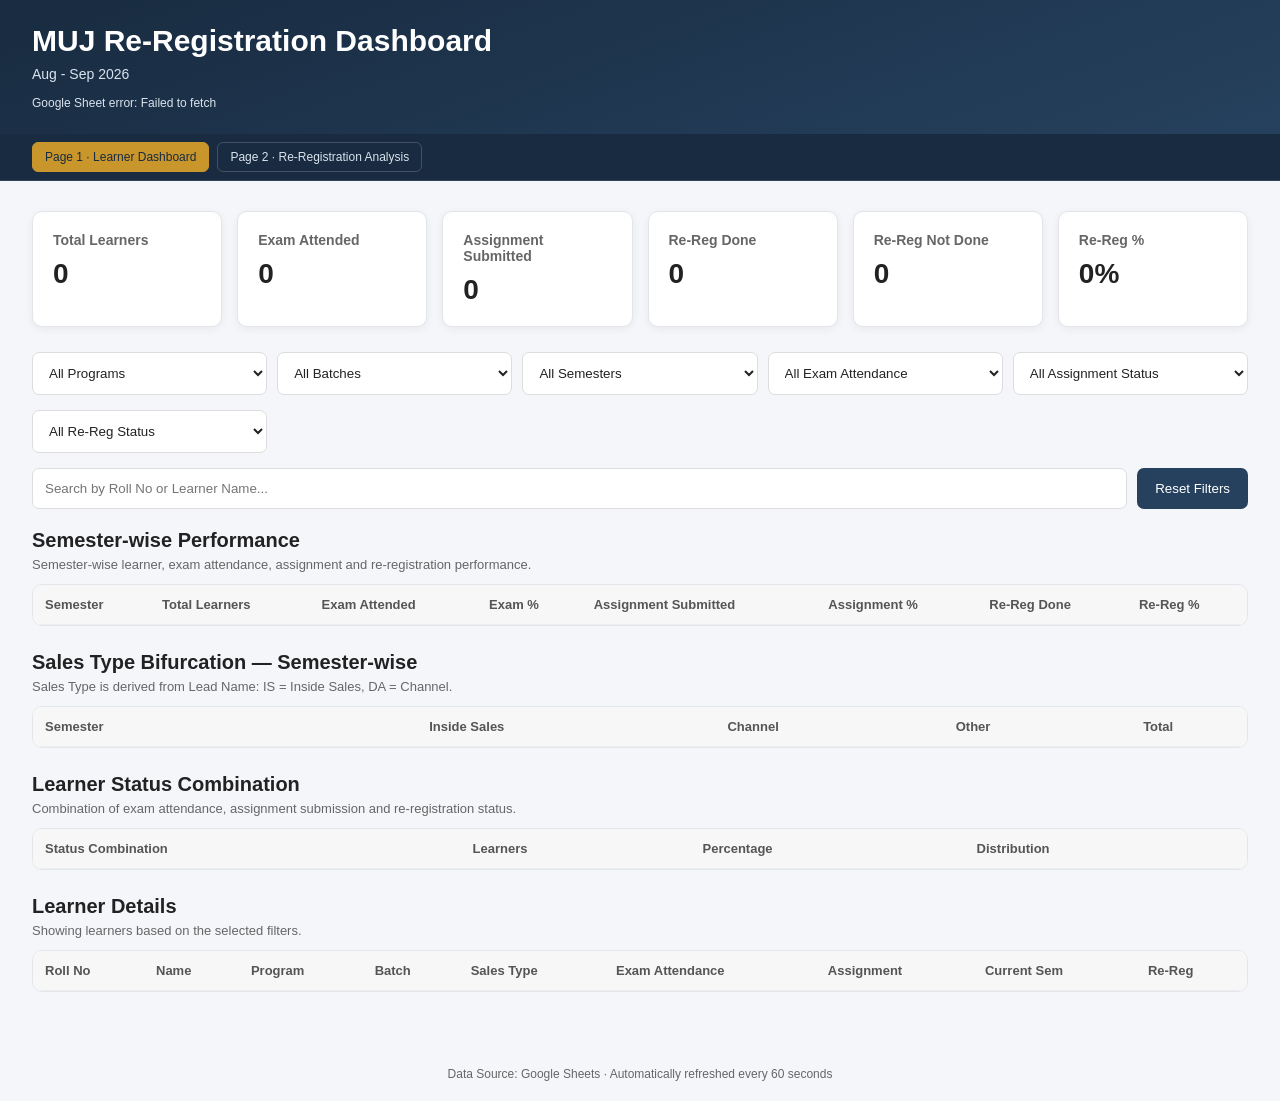
==== commit b9102d19: "Update index.html" ====
--- a/index.html
+++ b/index.html
@@ -2,112 +2,97 @@
 <html lang="en">
 <head>
 <meta charset="UTF-8">
-<meta name="viewport" content="width=device-width, initial-scale=1, viewport-fit=cover">
+<meta name="viewport" content="width=device-width, initial-scale=1.0">
 
 <title>MUJ Re-Registration Dashboard</title>
 
 <script src="https://cdn.sheetjs.com/xlsx-0.20.3/package/dist/xlsx.full.min.js"></script>
 
 <style>
-:root{
-  --ink:#1b2430;
-  --ink-soft:#5b6674;
+* {
+  box-sizing: border-box;
+}
+
+:root {
+  --bg:#f5f6fa;
+  --card:#ffffff;
+  --ink:#222;
+  --ink-soft:#666;
   --line:#e2e6ea;
-  --bg:#f6f7f9;
-  --card:#ffffff;
   --navy:#26415e;
   --navy-deep:#182b40;
   --navy-light:#e7edf3;
   --gold:#c9962c;
-
-  --pos:#2f7d5c;
-  --pos-bg:#e7f3ed;
-
-  --neg:#b1483f;
-  --neg-bg:#fbebe9;
-
-  --warn:#b17a1f;
-  --warn-bg:#fbf1e0;
-
+  --green:#2f7d5c;
+  --green-bg:#e7f3ed;
+  --red:#b1483f;
+  --red-bg:#fbebe9;
   --track:#eef1f4;
 }
 
-*{
-  box-sizing:border-box;
-}
-
-html{
-  height:100%;
-}
-
-body{
+body {
   margin:0;
-  min-height:100%;
+  font-family:Arial,sans-serif;
   background:var(--bg);
   color:var(--ink);
-  font-family:'Source Serif Pro',Georgia,'Times New Roman',serif;
-}
-
-.num{
-  font-family:'IBM Plex Mono','Courier New',monospace;
-  font-variant-numeric:tabular-nums;
+}
+
+.container {
+  width:95%;
+  max-width:1500px;
+  margin:auto;
+  padding:30px 0;
 }
 
 /* HEADER */
 
-header{
+header {
   background:linear-gradient(160deg,var(--navy-deep),var(--navy));
-  color:#f2f4f7;
-  padding:24px 20px 18px;
-  padding-top:calc(24px + env(safe-area-inset-top,0px));
-}
-
-header .wrap{
-  max-width:1180px;
-  margin:0 auto;
-}
-
-header h1{
-  font-size:24px;
-  margin:0 0 4px;
-  font-weight:600;
-}
-
-header p{
+  color:white;
+  padding:24px 2.5%;
+  margin-bottom:0;
+}
+
+header h1 {
   margin:0;
-  color:#c7d2de;
-  font-size:13.5px;
+  font-size:30px;
+}
+
+header p {
+  margin-top:8px;
+  color:#d9e3ed;
+  font-size:14px;
 }
 
 /* NAV */
 
-.page-nav{
+.page-nav {
   background:var(--navy-deep);
   border-bottom:1px solid rgba(255,255,255,.12);
 }
 
-.page-nav-wrap{
-  max-width:1180px;
-  margin:0 auto;
-  padding:8px 20px;
+.page-nav-wrap {
+  width:95%;
+  max-width:1500px;
+  margin:auto;
+  padding:8px 0;
   display:flex;
   gap:8px;
   flex-wrap:wrap;
-  font-family:Arial,sans-serif;
-}
-
-.page-link{
+}
+
+.page-link {
   display:inline-block;
   text-decoration:none;
   color:#d9e3ed;
   border:1px solid rgba(255,255,255,.18);
-  padding:6px 11px;
+  padding:7px 12px;
   border-radius:6px;
   font-size:12px;
 }
 
 .page-link:hover,
-.page-link.active{
+.page-link.active {
   background:var(--gold);
   color:#182b40;
   border-color:var(--gold);
@@ -115,315 +100,292 @@
 
 /* STATUS */
 
-.sheet-status{
-  margin-top:10px;
-  font-family:Arial,sans-serif;
+.connection-status {
+  margin-top:12px;
   font-size:12px;
   color:#d9e3ed;
 }
 
-/* MAIN */
-
-main{
-  max-width:1180px;
-  margin:0 auto;
-  padding:20px 20px 60px;
-}
-
 /* KPI */
 
-.kpi-grid{
+.kpi-grid {
   display:grid;
   grid-template-columns:repeat(6,1fr);
-  gap:12px;
-  margin-bottom:22px;
-}
-
-.kpi{
+  gap:15px;
+  margin-bottom:25px;
+}
+
+.card {
   background:var(--card);
+  padding:20px;
+  border-radius:10px;
   border:1px solid var(--line);
-  border-radius:8px;
-  padding:14px 16px;
-  box-shadow:0 4px 14px rgba(20,30,45,.06);
-}
-
-.kpi .label{
-  font-size:11.5px;
+  box-shadow:0 2px 8px rgba(0,0,0,0.06);
+}
+
+.card h3 {
+  font-size:14px;
+  margin:0 0 10px;
   color:var(--ink-soft);
-  text-transform:uppercase;
-  letter-spacing:.06em;
+}
+
+.number {
+  font-size:28px;
+  font-weight:bold;
+}
+
+/* FILTERS */
+
+.filters {
+  display:grid;
+  grid-template-columns:repeat(5,1fr);
+  gap:10px;
+  margin-bottom:15px;
+}
+
+.filters select,
+.search input {
+  width:100%;
+  padding:12px;
+  border:1px solid #ddd;
+  border-radius:7px;
+  background:white;
   font-family:Arial,sans-serif;
-}
-
-.kpi .value{
-  font-size:23px;
-  margin-top:4px;
-  font-weight:700;
-}
-
-.kpi .sub{
-  font-size:12px;
+  color:#222;
+}
+
+.filters select:focus,
+.search input:focus {
+  outline:none;
+  border-color:var(--navy);
+}
+
+/* SEARCH */
+
+.search {
+  margin-bottom:20px;
+  display:flex;
+  gap:10px;
+}
+
+.search input {
+  flex:1;
+}
+
+.reset-btn {
+  padding:12px 18px;
+  border:none;
+  border-radius:7px;
+  background:var(--navy);
+  color:white;
+  cursor:pointer;
+  font-family:Arial,sans-serif;
+}
+
+.reset-btn:hover {
+  background:var(--navy-deep);
+}
+
+/* SECTION */
+
+.section {
+  margin-bottom:25px;
+}
+
+.section-title {
+  font-size:20px;
+  font-weight:bold;
+  margin-bottom:5px;
+}
+
+.section-note {
   color:var(--ink-soft);
-  margin-top:2px;
-}
-
-/* FILTER */
-
-.filterbar{
+  font-size:13px;
+  margin-bottom:12px;
+}
+
+/* TABLE */
+
+.table-section {
+  background:var(--card);
+  border-radius:10px;
+  overflow-x:auto;
+  border:1px solid var(--line);
+}
+
+table {
+  width:100%;
+  border-collapse:collapse;
+}
+
+th,
+td {
+  padding:12px;
+  text-align:left;
+  border-bottom:1px solid #eee;
+  white-space:nowrap;
+}
+
+th {
+  background:#f7f7f7;
+  font-size:13px;
+  color:#555;
   position:sticky;
   top:0;
-  z-index:5;
-  background:var(--card);
-  border-bottom:1px solid var(--line);
-  padding:10px 20px;
-}
-
-.filterbar .wrap{
-  max-width:1180px;
-  margin:0 auto;
-  display:flex;
-  gap:10px;
-  flex-wrap:wrap;
-  align-items:center;
-  font-family:Arial,sans-serif;
-}
-
-.filterbar select,
-.filterbar input{
-  font-family:Arial,sans-serif;
+  z-index:1;
+}
+
+td {
   font-size:13px;
-  padding:6px 10px;
-  border:1px solid var(--line);
-  border-radius:6px;
-  background:var(--card);
-  color:var(--ink);
-}
-
-.filterbar input{
-  flex:1;
-  min-width:180px;
-}
-
-#resetBtn{
-  font-family:Arial,sans-serif;
+}
+
+tbody tr:hover {
+  background:#f8fafc;
+}
+
+/* BADGES */
+
+.badge {
+  display:inline-block;
+  padding:4px 9px;
+  border-radius:20px;
+  font-size:11px;
+  font-weight:bold;
+}
+
+.badge-green {
+  background:var(--green-bg);
+  color:var(--green);
+}
+
+.badge-red {
+  background:var(--red-bg);
+  color:var(--red);
+}
+
+.badge-blue {
+  background:var(--navy-light);
+  color:var(--navy);
+}
+
+/* SEMESTER TABLE */
+
+.semester-row {
+  cursor:pointer;
+}
+
+.semester-row.selected {
+  background:var(--navy-light);
+}
+
+.percent {
+  font-weight:bold;
+}
+
+/* SALES MATRIX */
+
+.sales-table th,
+.sales-table td {
+  text-align:center;
+}
+
+.sales-table th:first-child,
+.sales-table td:first-child {
+  text-align:left;
+}
+
+.sales-inside {
+  color:#26415e;
+  font-weight:bold;
+}
+
+.sales-channel {
+  color:#2f7d5c;
+  font-weight:bold;
+}
+
+.sales-other {
+  color:#b17a1f;
+  font-weight:bold;
+}
+
+/* COMBINATION */
+
+.combination-bar {
+  height:8px;
+  background:var(--track);
+  border-radius:5px;
+  overflow:hidden;
+  margin-top:6px;
+}
+
+.combination-fill {
+  height:100%;
+  background:var(--navy);
+}
+
+/* EMPTY */
+
+.empty {
+  text-align:center;
+  padding:25px;
+  color:var(--ink-soft);
+}
+
+/* FOOTER */
+
+footer {
+  text-align:center;
+  padding:20px;
+  color:var(--ink-soft);
   font-size:12px;
-  color:var(--ink-soft);
-  background:none;
-  border:1px solid var(--line);
-  border-radius:6px;
-  padding:6px 10px;
-  cursor:pointer;
-}
-
-#resetBtn:hover{
-  background:var(--track);
-}
-
-/* SECTION */
-
-section{
-  margin-bottom:30px;
-}
-
-h2{
-  font-size:16px;
-  font-weight:700;
-  margin:0 0 4px;
-}
-
-.section-note{
-  font-size:12.5px;
-  color:var(--ink-soft);
-  margin:0 0 14px;
-  font-family:Arial,sans-serif;
-}
-
-.chart-card{
-  background:var(--card);
-  border:1px solid var(--line);
-  border-radius:8px;
-  padding:14px 18px;
-}
-
-/* TABLE */
-
-.table-wrap{
-  overflow-x:auto;
-  border:1px solid var(--line);
-  border-radius:8px;
-  background:var(--card);
-}
-
-table{
-  border-collapse:collapse;
-  width:100%;
-  min-width:700px;
-  font-size:13px;
-}
-
-th,
-td{
-  padding:9px 12px;
-  text-align:right;
-  border-bottom:1px solid var(--line);
-  white-space:nowrap;
-}
-
-th:first-child,
-td:first-child{
-  text-align:left;
-  position:sticky;
-  left:0;
-  background:var(--card);
-}
-
-th{
-  font-family:Arial,sans-serif;
-  font-size:11px;
-  text-transform:uppercase;
-  letter-spacing:.04em;
-  color:var(--ink-soft);
-  background:var(--card);
-}
-
-tbody tr:hover td{
-  background:var(--track);
-}
-
-/* SALES */
-
-.sales-table{
-  min-width:850px;
-}
-
-.sales-table th,
-.sales-table td{
-  text-align:center;
-}
-
-.sales-table th:first-child,
-.sales-table td:first-child{
-  text-align:left;
-}
-
-.sales-type{
-  font-weight:700;
-}
-
-.is-label{
-  color:var(--navy);
-}
-
-.da-label{
-  color:var(--gold);
-}
-
-/* BADGES */
-
-.badge{
-  display:inline-block;
-  padding:2px 8px;
-  border-radius:20px;
-  font-size:12px;
-  font-family:Arial,sans-serif;
-}
-
-.badge.pos{
-  background:var(--pos-bg);
-  color:var(--pos);
-}
-
-.badge.neg{
-  background:var(--neg-bg);
-  color:var(--neg);
-}
-
-.badge.warn{
-  background:var(--warn-bg);
-  color:var(--warn);
-}
-
-/* COMBINATIONS */
-
-.combination-grid{
-  display:grid;
-  grid-template-columns:repeat(4,1fr);
-  gap:12px;
-}
-
-.combo{
-  background:var(--card);
-  border:1px solid var(--line);
-  border-radius:8px;
-  padding:14px 16px;
-  box-shadow:0 4px 14px rgba(20,30,45,.06);
-}
-
-.combo .label{
-  font-family:Arial,sans-serif;
-  font-size:11.5px;
-  color:var(--ink-soft);
-}
-
-.combo .value{
-  font-size:23px;
-  margin-top:5px;
-  font-weight:700;
-}
-
-/* LEARNER TABLE */
-
-.learner-table{
-  min-width:950px;
-}
-
-.empty{
-  padding:20px;
-  text-align:center;
-  color:var(--ink-soft);
-  font-family:Arial,sans-serif;
-  font-size:13px;
-}
-
-/* FOOTER */
-
-footer{
-  max-width:1180px;
-  margin:0 auto;
-  padding:0 20px 30px;
-  font-size:11.5px;
-  color:var(--ink-soft);
-  font-family:Arial,sans-serif;
 }
 
 /* MOBILE */
 
-@media(max-width:1000px){
-
-  .kpi-grid{
+@media(max-width:1200px) {
+
+  .kpi-grid {
     grid-template-columns:repeat(3,1fr);
   }
 
-  .combination-grid{
+  .filters {
+    grid-template-columns:repeat(3,1fr);
+  }
+}
+
+@media(max-width:800px) {
+
+  .kpi-grid {
     grid-template-columns:repeat(2,1fr);
   }
-}
-
-@media(max-width:720px){
-
-  .kpi-grid{
+
+  .filters {
     grid-template-columns:repeat(2,1fr);
   }
 
-  .combination-grid{
+  .search {
+    flex-direction:column;
+  }
+}
+
+@media(max-width:600px) {
+
+  .container {
+    width:94%;
+  }
+
+  header h1 {
+    font-size:24px;
+  }
+
+  .kpi-grid {
+    grid-template-columns:repeat(2,1fr);
+  }
+
+  .filters {
     grid-template-columns:1fr;
   }
-
-  main{
-    padding-left:14px;
-    padding-right:14px;
-  }
-
 }
 </style>
 </head>
@@ -431,38 +393,26 @@
 <body>
 
 <header>
-  <div class="wrap">
-
-    <h1>MUJ Re-Registration Dashboard</h1>
-
-    <p>Aug - Sep 2026</p>
-
-    <div
-      id="sheetStatus"
-      class="sheet-status"
-    >
-      Connecting to Google Sheet…
-    </div>
-
+
+  <h1>MUJ Re-Registration Dashboard</h1>
+
+  <p>Aug - Sep 2026</p>
+
+  <div id="connectionStatus" class="connection-status">
+    Connecting to Google Sheet…
   </div>
+
 </header>
 
-
 <div class="page-nav">
 
   <div class="page-nav-wrap">
 
-    <a
-      href="index.html"
-      class="page-link active"
-    >
+    <a href="index.html" class="page-link active">
       Page 1 · Learner Dashboard
     </a>
 
-    <a
-      href="page2.html"
-      class="page-link"
-    >
+    <a href="page2.html" class="page-link">
       Page 2 · Re-Registration Analysis
     </a>
 
@@ -470,10 +420,48 @@
 
 </div>
 
-
-<div class="filterbar">
-
-  <div class="wrap">
+<div class="container">
+
+  <!-- KPI -->
+
+  <div class="kpi-grid">
+
+    <div class="card">
+      <h3>Total Learners</h3>
+      <div class="number" id="kpiTotal">0</div>
+    </div>
+
+    <div class="card">
+      <h3>Exam Attended</h3>
+      <div class="number" id="kpiExam">0</div>
+    </div>
+
+    <div class="card">
+      <h3>Assignment Submitted</h3>
+      <div class="number" id="kpiAssignment">0</div>
+    </div>
+
+    <div class="card">
+      <h3>Re-Reg Done</h3>
+      <div class="number" id="kpiDone">0</div>
+    </div>
+
+    <div class="card">
+      <h3>Re-Reg Not Done</h3>
+      <div class="number" id="kpiNotDone">0</div>
+    </div>
+
+    <div class="card">
+      <h3>Re-Reg %</h3>
+      <div class="number" id="kpiPercent">0%</div>
+    </div>
+
+  </div>
+
+
+  <!-- FILTERS -->
+
+  <div class="filters">
 
     <select id="programFilter">
       <option value="">All Programs</option>
@@ -489,233 +477,206 @@
 
     <select id="examFilter">
       <option value="">All Exam Attendance</option>
+      <option value="Present">Present</option>
+      <option value="Absent">Absent</option>
     </select>
 
     <select id="assignmentFilter">
       <option value="">All Assignment Status</option>
+      <option value="Submitted">Submitted</option>
+      <option value="Not Submitted">Not Submitted</option>
     </select>
+
+  </div>
+
+  <div class="filters">
 
     <select id="reregFilter">
       <option value="">All Re-Reg Status</option>
+      <option value="Done">Done</option>
+      <option value="Not Done">Not Done</option>
     </select>
 
+  </div>
+
+
+  <!-- SEARCH -->
+
+  <div class="search">
+
     <input
+      type="text"
       id="searchInput"
-      type="text"
-      placeholder="Search Roll No or Learner Name…"
+      placeholder="Search by Roll No or Learner Name..."
     >
 
-    <button id="resetBtn">
-      Clear all filters ✕
+    <button
+      class="reset-btn"
+      id="resetBtn"
+    >
+      Reset Filters
     </button>
 
   </div>
 
+
+  <!-- SEMESTER PERFORMANCE -->
+
+  <div class="section">
+
+    <div class="section-title">
+      Semester-wise Performance
+    </div>
+
+    <div class="section-note">
+      Semester-wise learner, exam attendance, assignment and re-registration performance.
+    </div>
+
+    <div class="table-section">
+
+      <table>
+
+        <thead>
+
+          <tr>
+            <th>Semester</th>
+            <th>Total Learners</th>
+            <th>Exam Attended</th>
+            <th>Exam %</th>
+            <th>Assignment Submitted</th>
+            <th>Assignment %</th>
+            <th>Re-Reg Done</th>
+            <th>Re-Reg %</th>
+          </tr>
+
+        </thead>
+
+        <tbody id="semesterBody"></tbody>
+
+      </table>
+
+    </div>
+
+  </div>
+
+
+  <!-- SALES TYPE -->
+
+  <div class="section">
+
+    <div class="section-title">
+      Sales Type Bifurcation — Semester-wise
+    </div>
+
+    <div class="section-note">
+      Sales Type is derived from Lead Name: IS = Inside Sales, DA = Channel.
+    </div>
+
+    <div class="table-section">
+
+      <table class="sales-table">
+
+        <thead>
+
+          <tr>
+            <th>Semester</th>
+            <th>Inside Sales</th>
+            <th>Channel</th>
+            <th>Other</th>
+            <th>Total</th>
+          </tr>
+
+        </thead>
+
+        <tbody id="salesBody"></tbody>
+
+      </table>
+
+    </div>
+
+  </div>
+
+
+  <!-- STATUS COMBINATION -->
+
+  <div class="section">
+
+    <div class="section-title">
+      Learner Status Combination
+    </div>
+
+    <div class="section-note">
+      Combination of exam attendance, assignment submission and re-registration status.
+    </div>
+
+    <div class="table-section">
+
+      <table>
+
+        <thead>
+
+          <tr>
+            <th>Status Combination</th>
+            <th>Learners</th>
+            <th>Percentage</th>
+            <th>Distribution</th>
+          </tr>
+
+        </thead>
+
+        <tbody id="combinationBody"></tbody>
+
+      </table>
+
+    </div>
+
+  </div>
+
+
+  <!-- LEARNER DETAILS -->
+
+  <div class="section">
+
+    <div class="section-title">
+      Learner Details
+    </div>
+
+    <div class="section-note">
+      Showing learners based on the selected filters.
+    </div>
+
+    <div class="table-section">
+
+      <table>
+
+        <thead>
+
+          <tr>
+            <th>Roll No</th>
+            <th>Name</th>
+            <th>Program</th>
+            <th>Batch</th>
+            <th>Sales Type</th>
+            <th>Exam Attendance</th>
+            <th>Assignment</th>
+            <th>Current Sem</th>
+            <th>Re-Reg</th>
+          </tr>
+
+        </thead>
+
+        <tbody id="learnerBody"></tbody>
+
+      </table>
+
+    </div>
+
+  </div>
+
 </div>
 
-
-<main>
-
-
-<!-- KPI -->
-
-<section>
-
-  <div class="kpi-grid">
-
-    <div class="kpi">
-      <div class="label">Total Learners</div>
-      <div class="value" id="kpiTotal">0</div>
-      <div class="sub">filtered view</div>
-    </div>
-
-    <div class="kpi">
-      <div class="label">Exam Attended</div>
-      <div class="value" id="kpiExam">0</div>
-      <div class="sub" id="kpiExamPct">0.0%</div>
-    </div>
-
-    <div class="kpi">
-      <div class="label">Assignment Submitted</div>
-      <div class="value" id="kpiAssignment">0</div>
-      <div class="sub" id="kpiAssignmentPct">0.0%</div>
-    </div>
-
-    <div class="kpi">
-      <div class="label">Re-Reg Done</div>
-      <div class="value" id="kpiReRegDone">0</div>
-      <div class="sub" id="kpiReRegPct">0.0%</div>
-    </div>
-
-    <div class="kpi">
-      <div class="label">Re-Reg Not Done</div>
-      <div class="value" id="kpiReRegNotDone">0</div>
-      <div class="sub">pending</div>
-    </div>
-
-    <div class="kpi">
-      <div class="label">Total Records</div>
-      <div class="value" id="kpiRecords">0</div>
-      <div class="sub">Google Sheet</div>
-    </div>
-
-  </div>
-
-</section>
-
-
-<!-- SEMESTER -->
-
-<section>
-
-  <h2>Semester-wise Performance</h2>
-
-  <p class="section-note">
-    Total learners, exam attendance, assignment submission and re-registration by semester.
-    Exam Present means Mock Status is either Full Attended or Partially Attended.
-  </p>
-
-  <div class="table-wrap">
-
-    <table>
-
-      <thead>
-
-        <tr>
-          <th>Semester</th>
-          <th>Total Learners</th>
-          <th>Exam Present</th>
-          <th>Exam %</th>
-          <th>Assignment Submitted</th>
-          <th>Assignment %</th>
-          <th>Re-Reg Done</th>
-          <th>Re-Reg %</th>
-        </tr>
-
-      </thead>
-
-      <tbody id="semesterBody"></tbody>
-
-    </table>
-
-  </div>
-
-</section>
-
-
-<!-- SALES TYPE -->
-
-<section>
-
-  <h2>Sales Type Bifurcation — Semester-wise</h2>
-
-  <p class="section-note">
-    Sales Type is derived from Lead Name:
-    <b>IS = Inside Sales</b> and
-    <b>DA = Channel</b>.
-    Sales Type is an analysis only and is not a filter.
-  </p>
-
-  <div class="table-wrap">
-
-    <table class="sales-table">
-
-      <thead>
-
-        <tr>
-          <th>Semester</th>
-          <th>Sales Type</th>
-          <th>Total Learners</th>
-          <th>Exam Present</th>
-          <th>Exam %</th>
-          <th>Assignment Submitted</th>
-          <th>Assignment %</th>
-          <th>Re-Reg Done</th>
-          <th>Re-Reg %</th>
-        </tr>
-
-      </thead>
-
-      <tbody id="salesBody"></tbody>
-
-    </table>
-
-  </div>
-
-</section>
-
-
-<!-- COMBINATION -->
-
-<section>
-
-  <h2>Learner Status Combination</h2>
-
-  <p class="section-note">
-    Combination of Exam Attendance, Assignment and Re-Registration status.
-  </p>
-
-  <div
-    class="combination-grid"
-    id="combinationGrid"
-  ></div>
-
-</section>
-
-
-<!-- LEARNER DETAILS -->
-
-<section>
-
-  <h2>Learner Details</h2>
-
-  <p class="section-note">
-    Showing <span id="learnerCountText">0</span> learners.
-  </p>
-
-  <div class="table-wrap">
-
-    <table class="learner-table">
-
-      <thead>
-
-        <tr>
-          <th>Roll No</th>
-          <th>Name</th>
-          <th>Program</th>
-          <th>Batch</th>
-          <th>Sales Type</th>
-          <th>Exam Attendance</th>
-          <th>Assignment</th>
-          <th>Current Sem</th>
-          <th>Re-Reg</th>
-        </tr>
-
-      </thead>
-
-      <tbody id="learnerBody"></tbody>
-
-    </table>
-
-  </div>
-
-</section>
-
-</main>
-
-
 <footer>
-
-  Exam Present:
-  <b>Full Attended</b> or
-  <b>Partially Attended</b> only.
-
-  Sales Type:
-  IS = Inside Sales,
-  DA = Channel.
-
-  Data source: Google Sheets.
-
+  Data Source: Google Sheets · Automatically refreshed every 60 seconds
 </footer>
 
 
@@ -724,253 +685,469 @@
 const GOOGLE_SHEET_ID =
   '1iwtwKK5JAG-qDRnjcMf5GGL5CMBMW9X3QFYtaawvCqg';
 
-const GOOGLE_SHEET_NAME =
-  'Sheet1';
-
-const REFRESH_MS =
-  60000;
-
-let RAW_DATA = [];
-
-let state = {
-
-  program:'',
-  batch:'',
-  semester:'',
-  exam:'',
-  assignment:'',
-  rereg:'',
-  search:''
-
-};
-
-
-/* =====================================================
-   HELPERS
-===================================================== */
-
-function norm(value){
-
-  return String(
-    value ?? ''
-  ).trim();
-
-}
-
-
-function key(value){
+const SHEET_NAME = 'Sheet1';
+
+const REFRESH_MS = 60000;
+
+let RAW = [];
+
+let refreshTimer = null;
+
+let refreshBusy = false;
+
+
+/* =========================
+   BASIC HELPERS
+========================= */
+
+function norm(value) {
+
+  if (value === null || value === undefined) {
+    return '';
+  }
+
+  return String(value).trim();
+
+}
+
+
+function key(value) {
 
   return norm(value)
     .toLowerCase()
-    .replace(/\s+/g,' ');
-
-}
-
-
-function pct(value,total){
-
-  return total
-    ? ((value / total) * 100).toFixed(1) + '%'
-    : '0.0%';
-
-}
-
-
-function escapeHtml(value){
-
-  return String(
-    value ?? ''
-  )
-  .replace(/&/g,'&amp;')
-  .replace(/</g,'&lt;')
-  .replace(/>/g,'&gt;')
-  .replace(/"/g,'&quot;')
-  .replace(/'/g,'&#039;');
-
-}
-
-
-function findColumn(headers,names){
-
-  for(const name of names){
-
-    const found =
-      headers.find(
-        h => key(h) === key(name)
-      );
-
-    if(found){
-      return found;
+    .replace(/[\s._-]+/g, ' ')
+    .trim();
+
+}
+
+
+/* =========================
+   HEADER FINDER
+========================= */
+
+function findColumn(headers, aliases) {
+
+  const normalizedHeaders =
+    headers.map(h => ({
+      original:h,
+      normalized:key(h)
+    }));
+
+  for (const alias of aliases) {
+
+    const aliasKey = key(alias);
+
+    const found = normalizedHeaders.find(
+      h => h.normalized === aliasKey
+    );
+
+    if (found) {
+      return found.original;
     }
 
   }
 
   return null;
-
-}
-
-
-/* =====================================================
-   EXAM ATTENDANCE
-
-   ONLY:
-
-   Full Attended
-   Partially Attended
-
-   = Present
-
-   Everything else
-   = Absent
-===================================================== */
-
-function isExamAttended(value){
-
-  const s =
-    key(value);
-
-  return (
-    s === 'full attended' ||
-    s === 'partially attended'
+}
+
+
+/* =========================
+   ROLL NUMBER
+========================= */
+
+function cleanRollNo(value) {
+
+  if (value === null || value === undefined) {
+    return '';
+  }
+
+  /*
+    Google Sheets sometimes returns numeric
+    roll numbers as numbers.
+
+    Convert to string and remove unnecessary
+    decimal .0 if present.
+  */
+
+  let valueString = String(value).trim();
+
+  if (/^\d+\.0$/.test(valueString)) {
+    valueString = valueString.replace(/\.0$/, '');
+  }
+
+  return valueString;
+
+}
+
+
+/* =========================
+   EXAM STATUS
+========================= */
+
+function normalizeExam(value) {
+
+  const s = norm(value).toLowerCase();
+
+  /*
+    ONLY these two values are Present.
+
+    Full Attended
+    Partially Attended
+
+    Everything else = Absent.
+  */
+
+  if (
+    s.includes('full attended') ||
+    s.includes('partially attended')
+  ) {
+    return 'Present';
+  }
+
+  return 'Absent';
+
+}
+
+
+/* =========================
+   ASSIGNMENT
+========================= */
+
+function normalizeAssignment(value) {
+
+  const s = norm(value).toLowerCase();
+
+  if (
+    s.includes('submitted') ||
+    s === 'yes' ||
+    s === 'done' ||
+    s === 'completed' ||
+    s === 'complete' ||
+    s === 'true' ||
+    s === '1'
+  ) {
+
+    return 'Submitted';
+
+  }
+
+  return 'Not Submitted';
+
+}
+
+
+/* =========================
+   RE-REG
+========================= */
+
+function normalizeReReg(value) {
+
+  const s = norm(value).toLowerCase();
+
+  /*
+    Re-registration is considered DONE
+    only when it is paid / completed.
+
+    Partially Paid is NOT treated as Done.
+  */
+
+  if (
+    s === 'paid' ||
+    s === 'done' ||
+    s === 'yes' ||
+    s === 'completed' ||
+    s === 'registered'
+  ) {
+
+    return 'Done';
+
+  }
+
+  return 'Not Done';
+
+}
+
+
+/* =========================
+   SALES TYPE
+========================= */
+
+function normalizeSalesType(value) {
+
+  const s = key(value);
+
+  if (s === 'is') {
+    return 'Inside Sales';
+  }
+
+  if (s === 'da') {
+    return 'Channel';
+  }
+
+  if (!s) {
+    return 'Other';
+  }
+
+  return norm(value);
+
+}
+
+
+/* =========================
+   NORMALIZE DATA
+========================= */
+
+function normalizeRows(rows) {
+
+  if (!rows || !rows.length) {
+    throw new Error('Sheet1 is empty.');
+  }
+
+  const headers =
+    Object.keys(rows[0]).map(norm);
+
+
+  const rollCol = findColumn(
+    headers,
+    [
+      'Roll No',
+      'Roll Number',
+      'Roll_No',
+      'Roll',
+      'Roll No.',
+      'Contact Roll No',
+      'Contact Roll No.',
+      'Contact_Roll_No'
+    ]
   );
 
-}
-
-
-/* =====================================================
-   ASSIGNMENT
-===================================================== */
-
-function isAssignmentSubmitted(value){
-
-  const s =
-    key(value);
-
-  return (
-
-    s === 'submitted' ||
-
-    s.includes('submitted') ||
-
-    s === 'yes' ||
-
-    s === 'done' ||
-
-    s === 'completed' ||
-
-    s === 'complete' ||
-
-    s === 'true' ||
-
-    s === '1'
-
+
+  const nameCol = findColumn(
+    headers,
+    [
+      'Learner Name',
+      'Name',
+      'Student Name',
+      'Full Name'
+    ]
   );
 
-}
-
-
-/* =====================================================
-   RE-REG
-===================================================== */
-
-function isReRegDone(value){
-
-  const s =
-    key(value);
-
-  return (
-
-    s === 'paid' ||
-
-    s === 'done' ||
-
-    s === 'yes' ||
-
-    s === 'completed' ||
-
-    s === 'complete' ||
-
-    s === 'registered'
-
+
+  const programCol = findColumn(
+    headers,
+    [
+      'Program',
+      'Program Name'
+    ]
   );
 
-}
-
-
-/* =====================================================
-   SALES TYPE
-
-   Lead Name:
-
-   IS = Inside Sales
-   DA = Channel
-===================================================== */
-
-function getSalesType(value){
-
-  const s =
-    key(value);
-
-  if(
-    s === 'is' ||
-    s.includes('inside sales')
-  ){
-
-    return 'IS';
-
-  }
-
-
-  if(
-    s === 'da' ||
-    s.includes('channel')
-  ){
-
-    return 'DA';
-
-  }
-
-
-  return norm(value) || 'Other';
-
-}
-
-
-/* =====================================================
+
+  const batchCol = findColumn(
+    headers,
+    [
+      'Batch',
+      'Current Batch',
+      'Original Batch'
+    ]
+  );
+
+
+  const leadCol = findColumn(
+    headers,
+    [
+      'Lead Name'
+    ]
+  );
+
+
+  const semesterCol = findColumn(
+    headers,
+    [
+      'Current Semester',
+      'Semester',
+      'Current Sem',
+      'Sem'
+    ]
+  );
+
+
+  const mockCol = findColumn(
+    headers,
+    [
+      'Mock Status'
+    ]
+  );
+
+
+  const iaCol = findColumn(
+    headers,
+    [
+      'IA Status'
+    ]
+  );
+
+
+  const reregCol = findColumn(
+    headers,
+    [
+      'Re reg status',
+      'Re-Reg',
+      'Re Reg',
+      'Re-reg',
+      'Re Registration',
+      'Re-Registration',
+      'Rereg'
+    ]
+  );
+
+
+  const required = [];
+
+  if (!programCol) required.push('Program');
+
+  if (!batchCol) required.push('Batch');
+
+  if (!semesterCol) required.push('Semester');
+
+  if (!mockCol) required.push('Mock Status');
+
+  if (!iaCol) required.push('IA Status');
+
+  if (!reregCol) required.push('Re reg status');
+
+  if (!leadCol) required.push('Lead Name');
+
+
+  if (required.length) {
+
+    throw new Error(
+      'Missing required column(s): ' +
+      required.join(', ')
+    );
+
+  }
+
+
+  return rows
+    .map(row => {
+
+      const rollNo =
+        rollCol
+          ? cleanRollNo(row[rollCol])
+          : '';
+
+
+      const name =
+        nameCol
+          ? norm(row[nameCol])
+          : '';
+
+
+      const program =
+        norm(row[programCol]);
+
+
+      const batch =
+        norm(row[batchCol]);
+
+
+      const semester =
+        norm(row[semesterCol]) ||
+        'Not Specified';
+
+
+      const leadName =
+        norm(row[leadCol]);
+
+
+      const mockStatus =
+        norm(row[mockCol]);
+
+
+      const iaStatus =
+        norm(row[iaCol]);
+
+
+      const reRegRaw =
+        norm(row[reregCol]);
+
+
+      return {
+
+        rollNo,
+
+        name,
+
+        program,
+
+        batch,
+
+        semester,
+
+        leadName,
+
+        salesType:
+          normalizeSalesType(leadName),
+
+        mockStatus,
+
+        examAttendance:
+          normalizeExam(mockStatus),
+
+        iaStatus,
+
+        assignment:
+          normalizeAssignment(iaStatus),
+
+        reRegRaw,
+
+        reReg:
+          normalizeReReg(reRegRaw)
+
+      };
+
+    })
+
+    .filter(row =>
+      row.rollNo ||
+      row.name ||
+      row.program
+    );
+
+}
+
+
+/* =========================
    GOOGLE SHEET
-===================================================== */
-
-function googleSheetUrl(){
+========================= */
+
+function googleSheetCsvUrl() {
 
   return (
     'https://docs.google.com/spreadsheets/d/' +
-    encodeURIComponent(
-      GOOGLE_SHEET_ID
-    ) +
+    encodeURIComponent(GOOGLE_SHEET_ID) +
     '/gviz/tq?tqx=out:csv&sheet=' +
-    encodeURIComponent(
-      GOOGLE_SHEET_NAME
-    )
+    encodeURIComponent(SHEET_NAME)
   );
 
 }
 
 
-async function fetchGoogleSheet(){
+async function fetchSheet() {
 
   const response =
     await fetch(
-      googleSheetUrl(),
+      googleSheetCsvUrl(),
       {
         cache:'no-store'
       }
     );
 
 
-  if(!response.ok){
+  if (!response.ok) {
 
     throw new Error(
-      'Google Sheet could not be loaded. HTTP ' +
+      'Could not read Google Sheet. HTTP ' +
       response.status
     );
 
@@ -981,10 +1158,10 @@
     await response.text();
 
 
-  if(!csv.trim()){
+  if (!csv.trim()) {
 
     throw new Error(
-      'Sheet1 is empty.'
+      'Google Sheet is empty.'
     );
 
   }
@@ -1017,278 +1194,27 @@
 }
 
 
-/* =====================================================
-   NORMALIZE
-===================================================== */
-
-function normalizeData(rows){
-
-  if(!rows.length){
-
-    throw new Error(
-      'No records found in Sheet1.'
-    );
-
-  }
-
-
-  const headers =
-    Object.keys(
-      rows[0]
-    ).map(norm);
-
-
-  const rollCol =
-    findColumn(
-      headers,
-      [
-        'Roll No',
-        'Roll Number',
-        'Roll_No',
-        'Roll'
-      ]
-    );
-
-
-  const nameCol =
-    findColumn(
-      headers,
-      [
-        'Learner Name',
-        'Name',
-        'Student Name',
-        'Full Name'
-      ]
-    );
-
-
-  const programCol =
-    findColumn(
-      headers,
-      [
-        'Program',
-        'Program Name'
-      ]
-    );
-
-
-  const batchCol =
-    findColumn(
-      headers,
-      [
-        'Batch',
-        'Current Batch',
-        'Original Batch'
-      ]
-    );
-
-
-  const leadCol =
-    findColumn(
-      headers,
-      [
-        'Lead Name'
-      ]
-    );
-
-
-  const semesterCol =
-    findColumn(
-      headers,
-      [
-        'Current Semester',
-        'Semester',
-        'Current Sem',
-        'Sem'
-      ]
-    );
-
-
-  const mockCol =
-    findColumn(
-      headers,
-      [
-        'Mock Status'
-      ]
-    );
-
-
-  const iaCol =
-    findColumn(
-      headers,
-      [
-        'IA Status'
-      ]
-    );
-
-
-  const reregCol =
-    findColumn(
-      headers,
-      [
-        'Re reg status',
-        'Re-Reg',
-        'Re Reg',
-        'Re-reg'
-      ]
-    );
-
-
-  const missing = [];
-
-
-  if(!programCol)
-    missing.push(
-      'Program'
-    );
-
-
-  if(!leadCol)
-    missing.push(
-      'Lead Name'
-    );
-
-
-  if(!mockCol)
-    missing.push(
-      'Mock Status'
-    );
-
-
-  if(!iaCol)
-    missing.push(
-      'IA Status'
-    );
-
-
-  if(!reregCol)
-    missing.push(
-      'Re reg status'
-    );
-
-
-  if(missing.length){
-
-    throw new Error(
-      'Required column(s) missing: ' +
-      missing.join(', ')
-    );
-
-  }
-
-
-  return rows.map(
-    row => {
-
-      const mockStatus =
-        norm(
-          row[mockCol]
-        );
-
-
-      const iaStatus =
-        norm(
-          row[iaCol]
-        );
-
-
-      const reregStatus =
-        norm(
-          row[reregCol]
-        );
-
-
-      const leadName =
-        norm(
-          row[leadCol]
-        );
-
-
-      return {
-
-        rollNo:
-          rollCol
-            ? norm(row[rollCol])
-            : '',
-
-        name:
-          nameCol
-            ? norm(row[nameCol])
-            : '',
-
-        program:
-          norm(row[programCol]),
-
-        batch:
-          batchCol
-            ? norm(row[batchCol])
-            : '',
-
-        semester:
-          semesterCol
-            ? norm(row[semesterCol])
-            : '',
-
-        leadName,
-
-        salesType:
-          getSalesType(
-            leadName
-          ),
-
-        mockStatus,
-
-        iaStatus,
-
-        reregStatus,
-
-        examAttended:
-          isExamAttended(
-            mockStatus
-          ),
-
-        assignmentSubmitted:
-          isAssignmentSubmitted(
-            iaStatus
-          ),
-
-        reregDone:
-          isReRegDone(
-            reregStatus
-          )
-
-      };
-
-    }
-  ).filter(
-    r =>
-      r.rollNo ||
-      r.name ||
-      r.program
-  );
-
-}
-
-
-/* =====================================================
-   UNIQUE VALUES
-===================================================== */
-
-function uniqueValues(values){
-
-  return Array.from(
-    new Set(
-      values.filter(
-        Boolean
-      )
-    )
-  ).sort(
+/* =========================
+   FILTER OPTIONS
+========================= */
+
+function uniqueSorted(field) {
+
+  const values =
+    [...new Set(
+      RAW
+        .map(r => r[field])
+        .filter(Boolean)
+    )];
+
+  return values.sort(
     (a,b) =>
       String(a).localeCompare(
         String(b),
         undefined,
         {
-          numeric:true
+          numeric:true,
+          sensitivity:'base'
         }
       )
   );
@@ -1296,263 +1222,265 @@
 }
 
 
-/* =====================================================
-   FILTER OPTIONS
-===================================================== */
+function populateFilters() {
+
+  populateSelect(
+    'programFilter',
+    uniqueSorted('program'),
+    'All Programs'
+  );
+
+
+  populateSelect(
+    'batchFilter',
+    uniqueSorted('batch'),
+    'All Batches'
+  );
+
+
+  populateSelect(
+    'semesterFilter',
+    uniqueSorted('semester'),
+    'All Semesters'
+  );
+
+}
+
 
 function populateSelect(
   id,
   values,
-  defaultText
-){
+  firstText
+) {
 
   const select =
-    document.getElementById(
-      id
-    );
-
-
-  const current =
+    document.getElementById(id);
+
+
+  const oldValue =
     select.value;
 
 
   select.innerHTML =
-    `<option value="">
-      ${defaultText}
-    </option>`;
-
-
-  values.forEach(
-    value => {
-
-      const option =
-        document.createElement(
-          'option'
-        );
-
-      option.value =
-        value;
-
-      option.textContent =
-        value;
-
-      select.appendChild(
-        option
-      );
+    `<option value="">${firstText}</option>`;
+
+
+  values.forEach(value => {
+
+    const option =
+      document.createElement('option');
+
+    option.value = value;
+
+    option.textContent = value;
+
+    select.appendChild(option);
+
+  });
+
+
+  if (
+    values.includes(oldValue)
+  ) {
+
+    select.value = oldValue;
+
+  }
+
+}
+
+
+/* =========================
+   FILTER LOGIC
+========================= */
+
+function getFilters() {
+
+  return {
+
+    program:
+      document.getElementById(
+        'programFilter'
+      ).value,
+
+    batch:
+      document.getElementById(
+        'batchFilter'
+      ).value,
+
+    semester:
+      document.getElementById(
+        'semesterFilter'
+      ).value,
+
+    exam:
+      document.getElementById(
+        'examFilter'
+      ).value,
+
+    assignment:
+      document.getElementById(
+        'assignmentFilter'
+      ).value,
+
+    rereg:
+      document.getElementById(
+        'reregFilter'
+      ).value,
+
+    search:
+      document.getElementById(
+        'searchInput'
+      ).value
+      .toLowerCase()
+      .trim()
+
+  };
+
+}
+
+
+function rowMatches(
+  row,
+  filters,
+  ignoreSemester = false
+) {
+
+  if (
+    filters.program &&
+    row.program !== filters.program
+  ) {
+    return false;
+  }
+
+
+  if (
+    filters.batch &&
+    row.batch !== filters.batch
+  ) {
+    return false;
+  }
+
+
+  if (
+    !ignoreSemester &&
+    filters.semester &&
+    row.semester !== filters.semester
+  ) {
+    return false;
+  }
+
+
+  if (
+    filters.exam &&
+    row.examAttendance !== filters.exam
+  ) {
+    return false;
+  }
+
+
+  if (
+    filters.assignment &&
+    row.assignment !== filters.assignment
+  ) {
+    return false;
+  }
+
+
+  if (
+    filters.rereg &&
+    row.reReg !== filters.rereg
+  ) {
+    return false;
+  }
+
+
+  if (filters.search) {
+
+    const searchable =
+      (
+        row.rollNo +
+        ' ' +
+        row.name
+      ).toLowerCase();
+
+
+    if (
+      !searchable.includes(
+        filters.search
+      )
+    ) {
+
+      return false;
 
     }
+
+  }
+
+
+  return true;
+
+}
+
+
+function getFilteredRows() {
+
+  const filters =
+    getFilters();
+
+
+  return RAW.filter(
+    row =>
+      rowMatches(
+        row,
+        filters,
+        false
+      )
   );
 
-
-  if(
-    values.includes(
-      current
-    )
-  ){
-
-    select.value =
-      current;
-
-  }
-
-}
-
-
-function populateFilters(){
-
-  populateSelect(
-    'programFilter',
-    uniqueValues(
-      RAW_DATA.map(
-        r => r.program
-      )
-    ),
-    'All Programs'
-  );
-
-
-  populateSelect(
-    'batchFilter',
-    uniqueValues(
-      RAW_DATA.map(
-        r => r.batch
-      )
-    ),
-    'All Batches'
-  );
-
-
-  populateSelect(
-    'semesterFilter',
-    uniqueValues(
-      RAW_DATA.map(
-        r => r.semester
-      )
-    ),
-    'All Semesters'
-  );
-
-
-  populateSelect(
-    'examFilter',
-    uniqueValues(
-      RAW_DATA.map(
-        r => r.mockStatus
-      )
-    ),
-    'All Exam Attendance'
-  );
-
-
-  populateSelect(
-    'assignmentFilter',
-    uniqueValues(
-      RAW_DATA.map(
-        r => r.iaStatus
-      )
-    ),
-    'All Assignment Status'
-  );
-
-
-  populateSelect(
-    'reregFilter',
-    uniqueValues(
-      RAW_DATA.map(
-        r => r.reregStatus
-      )
-    ),
-    'All Re-Reg Status'
-  );
-
-}
-
-
-/* =====================================================
-   FILTERED DATA
-===================================================== */
-
-function getFilteredData(){
-
-  return RAW_DATA.filter(
-    row => {
-
-      const search =
-        key(
-          state.search
-        );
-
-
-      const searchMatch =
-        !search ||
-
-        key(
-          row.rollNo
-        ).includes(
-          search
-        ) ||
-
-        key(
-          row.name
-        ).includes(
-          search
-        );
-
-
-      return (
-
-        (
-          !state.program ||
-          row.program ===
-          state.program
-        )
-
-        &&
-
-        (
-          !state.batch ||
-          row.batch ===
-          state.batch
-        )
-
-        &&
-
-        (
-          !state.semester ||
-          row.semester ===
-          state.semester
-        )
-
-        &&
-
-        (
-          !state.exam ||
-          row.mockStatus ===
-          state.exam
-        )
-
-        &&
-
-        (
-          !state.assignment ||
-          row.iaStatus ===
-          state.assignment
-        )
-
-        &&
-
-        (
-          !state.rereg ||
-          row.reregStatus ===
-          state.rereg
-        )
-
-        &&
-
-        searchMatch
-
-      );
-
-    }
-  );
-
-}
-
-
-/* =====================================================
+}
+
+
+/* =========================
    KPI
-===================================================== */
-
-function renderKPIs(data){
+========================= */
+
+function renderKPIs() {
+
+  const rows =
+    getFilteredRows();
+
 
   const total =
-    data.length;
+    rows.length;
 
 
   const exam =
-    data.filter(
-      r =>
-        r.examAttended
+    rows.filter(
+      r => r.examAttendance === 'Present'
     ).length;
 
 
   const assignment =
-    data.filter(
-      r =>
-        r.assignmentSubmitted
+    rows.filter(
+      r => r.assignment === 'Submitted'
     ).length;
 
 
-  const rereg =
-    data.filter(
-      r =>
-        r.reregDone
+  const done =
+    rows.filter(
+      r => r.reReg === 'Done'
     ).length;
 
 
   const notDone =
-    total -
-    rereg;
+    total - done;
+
+
+  const percent =
+    total
+      ? ((done / total) * 100).toFixed(1)
+      : '0.0';
 
 
   document.getElementById(
@@ -1568,180 +1496,220 @@
 
 
   document.getElementById(
-    'kpiExamPct'
-  ).textContent =
-    pct(
-      exam,
-      total
-    );
-
-
-  document.getElementById(
     'kpiAssignment'
   ).textContent =
     assignment.toLocaleString();
 
 
   document.getElementById(
-    'kpiAssignmentPct'
+    'kpiDone'
   ).textContent =
-    pct(
-      assignment,
-      total
-    );
+    done.toLocaleString();
 
 
   document.getElementById(
-    'kpiReRegDone'
-  ).textContent =
-    rereg.toLocaleString();
-
-
-  document.getElementById(
-    'kpiReRegPct'
-  ).textContent =
-    pct(
-      rereg,
-      total
-    );
-
-
-  document.getElementById(
-    'kpiReRegNotDone'
+    'kpiNotDone'
   ).textContent =
     notDone.toLocaleString();
 
 
   document.getElementById(
-    'kpiRecords'
+    'kpiPercent'
   ).textContent =
-    RAW_DATA.length.toLocaleString();
-
-}
-
-
-/* =====================================================
+    percent + '%';
+
+}
+
+
+/* =========================
    SEMESTER ANALYSIS
-===================================================== */
-
-function renderSemesterAnalysis(data){
+========================= */
+
+function renderSemesterAnalysis() {
+
+  const filters =
+    getFilters();
+
+
+  /*
+    Ignore semester filter here so
+    the comparison remains semester-wise.
+  */
+
+  const rows =
+    RAW.filter(
+      row =>
+        rowMatches(
+          row,
+          filters,
+          true
+        )
+    );
+
+
+  const map =
+    new Map();
+
+
+  rows.forEach(row => {
+
+    const sem =
+      row.semester ||
+      'Not Specified';
+
+
+    if (!map.has(sem)) {
+
+      map.set(
+        sem,
+        {
+          total:0,
+          exam:0,
+          assignment:0,
+          rereg:0
+        }
+      );
+
+    }
+
+
+    const item =
+      map.get(sem);
+
+
+    item.total++;
+
+
+    if (
+      row.examAttendance === 'Present'
+    ) {
+      item.exam++;
+    }
+
+
+    if (
+      row.assignment === 'Submitted'
+    ) {
+      item.assignment++;
+    }
+
+
+    if (
+      row.reReg === 'Done'
+    ) {
+      item.rereg++;
+    }
+
+  });
+
 
   const semesters =
-    uniqueValues(
-      data.map(
-        r => r.semester
-      )
+    [...map.keys()].sort(
+      (a,b) =>
+        String(a).localeCompare(
+          String(b),
+          undefined,
+          {
+            numeric:true
+          }
+        )
     );
 
 
-  const body =
+  const tbody =
     document.getElementById(
       'semesterBody'
     );
 
 
-  if(!semesters.length){
-
-    body.innerHTML =
-      `
-        <tr>
-          <td
-            colspan="8"
-            class="empty"
-          >
-            No semester data available.
-          </td>
-        </tr>
-      `;
+  if (!semesters.length) {
+
+    tbody.innerHTML =
+      `<tr>
+        <td colspan="8" class="empty">
+          No data available.
+        </td>
+      </tr>`;
 
     return;
 
   }
 
 
-  body.innerHTML =
+  const selectedSemester =
+    filters.semester;
+
+
+  tbody.innerHTML =
     semesters.map(
-      semester => {
-
-        const rows =
-          data.filter(
-            r =>
-              r.semester ===
-              semester
-          );
-
-
-        const total =
-          rows.length;
-
-
-        const exam =
-          rows.filter(
-            r =>
-              r.examAttended
-          ).length;
-
-
-        const assignment =
-          rows.filter(
-            r =>
-              r.assignmentSubmitted
-          ).length;
-
-
-        const rereg =
-          rows.filter(
-            r =>
-              r.reregDone
-          ).length;
+      sem => {
+
+        const item =
+          map.get(sem);
+
+
+        const examPct =
+          item.total
+            ? item.exam / item.total * 100
+            : 0;
+
+
+        const assignmentPct =
+          item.total
+            ? item.assignment / item.total * 100
+            : 0;
+
+
+        const reregPct =
+          item.total
+            ? item.rereg / item.total * 100
+            : 0;
+
+
+        const selected =
+          selectedSemester === sem
+            ? 'selected'
+            : '';
 
 
         return `
-
-          <tr>
+          <tr class="semester-row ${selected}">
 
             <td>
-              ${escapeHtml(
-                semester
-              )}
-            </td>
-
-            <td class="num">
-              ${total.toLocaleString()}
-            </td>
-
-            <td class="num">
-              ${exam.toLocaleString()}
-            </td>
-
-            <td class="num">
-              ${pct(exam,total)}
-            </td>
-
-            <td class="num">
-              ${assignment.toLocaleString()}
-            </td>
-
-            <td class="num">
-              ${pct(
-                assignment,
-                total
-              )}
-            </td>
-
-            <td class="num">
-              ${rereg.toLocaleString()}
-            </td>
-
-            <td class="num">
-              ${pct(
-                rereg,
-                total
-              )}
+              <span class="badge badge-blue">
+                ${sem}
+              </span>
+            </td>
+
+            <td>
+              ${item.total.toLocaleString()}
+            </td>
+
+            <td>
+              ${item.exam.toLocaleString()}
+            </td>
+
+            <td class="percent">
+              ${examPct.toFixed(1)}%
+            </td>
+
+            <td>
+              ${item.assignment.toLocaleString()}
+            </td>
+
+            <td class="percent">
+              ${assignmentPct.toFixed(1)}%
+            </td>
+
+            <td>
+              ${item.rereg.toLocaleString()}
+            </td>
+
+            <td class="percent">
+              ${reregPct.toFixed(1)}%
             </td>
 
           </tr>
-
         `;
 
       }
@@ -1750,586 +1718,494 @@
 }
 
 
-/* =====================================================
-   SALES TYPE — SEMESTER WISE
-===================================================== */
-
-function renderSalesType(data){
-
-  const body =
+/* =========================
+   SALES TYPE
+========================= */
+
+function renderSalesType() {
+
+  const filters =
+    getFilters();
+
+
+  /*
+    Ignore semester filter so all
+    semesters are visible.
+  */
+
+  const rows =
+    RAW.filter(
+      row =>
+        rowMatches(
+          row,
+          filters,
+          true
+        )
+    );
+
+
+  const map =
+    new Map();
+
+
+  rows.forEach(row => {
+
+    const semester =
+      row.semester ||
+      'Not Specified';
+
+
+    if (!map.has(semester)) {
+
+      map.set(
+        semester,
+        {
+          inside:0,
+          channel:0,
+          other:0
+        }
+      );
+
+    }
+
+
+    const item =
+      map.get(semester);
+
+
+    if (
+      row.salesType === 'Inside Sales'
+    ) {
+
+      item.inside++;
+
+    }
+    else if (
+      row.salesType === 'Channel'
+    ) {
+
+      item.channel++;
+
+    }
+    else {
+
+      item.other++;
+
+    }
+
+  });
+
+
+  const semesters =
+    [...map.keys()].sort(
+      (a,b) =>
+        String(a).localeCompare(
+          String(b),
+          undefined,
+          {
+            numeric:true
+          }
+        )
+    );
+
+
+  const tbody =
     document.getElementById(
       'salesBody'
     );
 
 
-  const semesters =
-    uniqueValues(
-      data.map(
-        r => r.semester
-      )
+  if (!semesters.length) {
+
+    tbody.innerHTML =
+      `<tr>
+        <td colspan="5" class="empty">
+          No data available.
+        </td>
+      </tr>`;
+
+    return;
+
+  }
+
+
+  tbody.innerHTML =
+    semesters.map(
+      semester => {
+
+        const item =
+          map.get(semester);
+
+
+        const total =
+          item.inside +
+          item.channel +
+          item.other;
+
+
+        return `
+          <tr>
+
+            <td>
+              <span class="badge badge-blue">
+                ${semester}
+              </span>
+            </td>
+
+            <td class="sales-inside">
+              ${item.inside.toLocaleString()}
+            </td>
+
+            <td class="sales-channel">
+              ${item.channel.toLocaleString()}
+            </td>
+
+            <td class="sales-other">
+              ${item.other.toLocaleString()}
+            </td>
+
+            <td>
+              <strong>
+                ${total.toLocaleString()}
+              </strong>
+            </td>
+
+          </tr>
+        `;
+
+      }
+    ).join('');
+
+}
+
+
+/* =========================
+   STATUS COMBINATION
+========================= */
+
+function renderCombinations() {
+
+  const rows =
+    getFilteredRows();
+
+
+  const combinations = {};
+
+
+  rows.forEach(row => {
+
+    const combination =
+      row.examAttendance +
+      ' + ' +
+      row.assignment +
+      ' + ' +
+      row.reReg;
+
+
+    if (!combinations[combination]) {
+      combinations[combination] = 0;
+    }
+
+
+    combinations[combination]++;
+
+  });
+
+
+  const ordered = [
+
+    'Present + Submitted + Done',
+
+    'Present + Submitted + Not Done',
+
+    'Present + Not Submitted + Done',
+
+    'Present + Not Submitted + Not Done',
+
+    'Absent + Submitted + Done',
+
+    'Absent + Submitted + Not Done',
+
+    'Absent + Not Submitted + Done',
+
+    'Absent + Not Submitted + Not Done'
+
+  ];
+
+
+  const total =
+    rows.length;
+
+
+  const tbody =
+    document.getElementById(
+      'combinationBody'
     );
 
 
-  const salesTypes =
-    ['IS','DA'];
-
-
-  const rows = [];
-
-
-  semesters.forEach(
-    semester => {
-
-      salesTypes.forEach(
-        salesType => {
-
-          const filtered =
-            data.filter(
-              r =>
-                r.semester ===
-                semester &&
-                r.salesType ===
-                salesType
-            );
-
-
-          const total =
-            filtered.length;
-
-
-          const exam =
-            filtered.filter(
-              r =>
-                r.examAttended
-            ).length;
-
-
-          const assignment =
-            filtered.filter(
-              r =>
-                r.assignmentSubmitted
-            ).length;
-
-
-          const rereg =
-            filtered.filter(
-              r =>
-                r.reregDone
-            ).length;
-
-
-          rows.push(`
-
-            <tr>
-
-              <td>
-                ${escapeHtml(
-                  semester
-                )}
-              </td>
-
-              <td class="sales-type">
-
-                <span class="${
-                  salesType === 'IS'
-                    ? 'is-label'
-                    : 'da-label'
-                }">
-
-                  ${
-                    salesType === 'IS'
-                      ? 'IS — Inside Sales'
-                      : 'DA — Channel'
-                  }
-
-                </span>
-
-              </td>
-
-              <td class="num">
-                ${total.toLocaleString()}
-              </td>
-
-              <td class="num">
-                ${exam.toLocaleString()}
-              </td>
-
-              <td class="num">
-                ${pct(
-                  exam,
-                  total
-                )}
-              </td>
-
-              <td class="num">
-                ${assignment.toLocaleString()}
-              </td>
-
-              <td class="num">
-                ${pct(
-                  assignment,
-                  total
-                )}
-              </td>
-
-              <td class="num">
-                ${rereg.toLocaleString()}
-              </td>
-
-              <td class="num">
-                ${pct(
-                  rereg,
-                  total
-                )}
-              </td>
-
-            </tr>
-
-          `);
-
-        }
-      );
-
-    }
-  );
-
-
-  body.innerHTML =
-    rows.length
-      ? rows.join('')
-      : `
-        <tr>
-          <td
-            colspan="9"
-            class="empty"
-          >
-            No Sales Type data available.
-          </td>
-        </tr>
-      `;
-
-}
-
-
-/* =====================================================
-   COMBINATIONS
-===================================================== */
-
-function renderCombinations(data){
-
-  const combinations = [
-
-    {
-      label:
-        'Exam + Assignment + Re-Reg Done',
-
-      count:
-        data.filter(
-          r =>
-            r.examAttended &&
-            r.assignmentSubmitted &&
-            r.reregDone
-        ).length
-    },
-
-    {
-      label:
-        'Exam + Assignment + Re-Reg Pending',
-
-      count:
-        data.filter(
-          r =>
-            r.examAttended &&
-            r.assignmentSubmitted &&
-            !r.reregDone
-        ).length
-    },
-
-    {
-      label:
-        'Exam + No Assignment + Re-Reg Pending',
-
-      count:
-        data.filter(
-          r =>
-            r.examAttended &&
-            !r.assignmentSubmitted &&
-            !r.reregDone
-        ).length
-    },
-
-    {
-      label:
-        'No Exam + No Assignment + Re-Reg Pending',
-
-      count:
-        data.filter(
-          r =>
-            !r.examAttended &&
-            !r.assignmentSubmitted &&
-            !r.reregDone
-        ).length
-    }
-
-  ];
-
-
-  document.getElementById(
-    'combinationGrid'
-  ).innerHTML =
-
-    combinations.map(
-      c => `
-
-        <div class="combo">
-
-          <div class="label">
-            ${c.label}
-          </div>
-
-          <div class="value">
-            ${c.count.toLocaleString()}
-          </div>
-
-        </div>
-
-      `
+  tbody.innerHTML =
+    ordered.map(
+      combination => {
+
+        const count =
+          combinations[combination] || 0;
+
+
+        const percentage =
+          total
+            ? count / total * 100
+            : 0;
+
+
+        return `
+          <tr>
+
+            <td>
+              ${combination}
+            </td>
+
+            <td>
+              ${count.toLocaleString()}
+            </td>
+
+            <td>
+              ${percentage.toFixed(1)}%
+            </td>
+
+            <td style="min-width:220px">
+
+              <div class="combination-bar">
+
+                <div
+                  class="combination-fill"
+                  style="width:${percentage}%"
+                ></div>
+
+              </div>
+
+            </td>
+
+          </tr>
+        `;
+
+      }
     ).join('');
 
 }
 
 
-/* =====================================================
-   STATUS BADGE
-===================================================== */
-
-function statusBadge(
-  value,
-  type
-){
-
-  let positive =
-    false;
-
-
-  if(type === 'exam'){
-
-    positive =
-      isExamAttended(
-        value
-      );
-
-  }
-
-
-  if(type === 'assignment'){
-
-    positive =
-      isAssignmentSubmitted(
-        value
-      );
-
-  }
-
-
-  if(type === 'rereg'){
-
-    positive =
-      isReRegDone(
-        value
-      );
-
-  }
-
-
-  return `
-
-    <span class="badge ${
-      positive
-        ? 'pos'
-        : 'neg'
-    }">
-
-      ${escapeHtml(
-        value ||
-        'Not Available'
-      )}
-
-    </span>
-
-  `;
-
-}
-
-
-/* =====================================================
+/* =========================
    LEARNER TABLE
-===================================================== */
-
-function renderLearners(data){
-
-  const body =
+========================= */
+
+function renderLearners() {
+
+  const rows =
+    getFilteredRows();
+
+
+  const tbody =
     document.getElementById(
       'learnerBody'
     );
 
 
-  document.getElementById(
-    'learnerCountText'
-  ).textContent =
-    data.length.toLocaleString();
-
-
-  if(!data.length){
-
-    body.innerHTML =
-      `
-        <tr>
-          <td
-            colspan="9"
-            class="empty"
-          >
-            No learners found
-            for the selected filters.
-          </td>
-        </tr>
-      `;
+  if (!rows.length) {
+
+    tbody.innerHTML =
+      `<tr>
+        <td colspan="9" class="empty">
+          No learners match the selected filters.
+        </td>
+      </tr>`;
 
     return;
 
   }
 
 
-  body.innerHTML =
-    data.map(
-      row => `
-
-        <tr>
-
-          <td>
-            ${escapeHtml(
-              row.rollNo
-            )}
-          </td>
-
-          <td>
-            ${escapeHtml(
-              row.name
-            )}
-          </td>
-
-          <td>
-            ${escapeHtml(
-              row.program
-            )}
-          </td>
-
-          <td>
-            ${escapeHtml(
-              row.batch
-            )}
-          </td>
-
-          <td>
-
-            ${
-              row.salesType === 'IS'
-                ? 'IS - Inside Sales'
-                : row.salesType === 'DA'
-                  ? 'DA - Channel'
-                  : escapeHtml(
-                      row.salesType
-                    )
-            }
-
-          </td>
-
-          <td>
-
-            ${statusBadge(
-              row.mockStatus,
-              'exam'
-            )}
-
-          </td>
-
-          <td>
-
-            ${statusBadge(
-              row.iaStatus,
-              'assignment'
-            )}
-
-          </td>
-
-          <td>
-            ${escapeHtml(
-              row.semester
-            )}
-          </td>
-
-          <td>
-
-            ${statusBadge(
-              row.reregStatus,
-              'rereg'
-            )}
-
-          </td>
-
-        </tr>
-
-      `
+  tbody.innerHTML =
+    rows.map(
+      row => {
+
+        const examClass =
+          row.examAttendance === 'Present'
+            ? 'badge-green'
+            : 'badge-red';
+
+
+        const assignmentClass =
+          row.assignment === 'Submitted'
+            ? 'badge-green'
+            : 'badge-red';
+
+
+        const reregClass =
+          row.reReg === 'Done'
+            ? 'badge-green'
+            : 'badge-red';
+
+
+        return `
+          <tr>
+
+            <td>
+              <strong>
+                ${escapeHtml(row.rollNo || '—')}
+              </strong>
+            </td>
+
+            <td>
+              ${escapeHtml(row.name || '—')}
+            </td>
+
+            <td>
+              ${escapeHtml(row.program || '—')}
+            </td>
+
+            <td>
+              ${escapeHtml(row.batch || '—')}
+            </td>
+
+            <td>
+              ${escapeHtml(row.salesType || 'Other')}
+            </td>
+
+            <td>
+              <span class="badge ${examClass}">
+                ${row.examAttendance}
+              </span>
+            </td>
+
+            <td>
+              <span class="badge ${assignmentClass}">
+                ${row.assignment}
+              </span>
+            </td>
+
+            <td>
+              ${escapeHtml(row.semester || '—')}
+            </td>
+
+            <td>
+              <span class="badge ${reregClass}">
+                ${row.reReg}
+              </span>
+            </td>
+
+          </tr>
+        `;
+
+      }
     ).join('');
 
 }
 
 
-/* =====================================================
-   MAIN RENDER
-===================================================== */
-
-function render(){
-
-  const data =
-    getFilteredData();
-
-
-  renderKPIs(
-    data
-  );
-
-
-  renderSemesterAnalysis(
-    data
-  );
-
-
-  renderSalesType(
-    data
-  );
-
-
-  renderCombinations(
-    data
-  );
-
-
-  renderLearners(
-    data
-  );
-
-}
-
-
-/* =====================================================
-   EVENTS
-===================================================== */
-
-document.getElementById(
-  'programFilter'
-).addEventListener(
-  'change',
-  e => {
-
-    state.program =
-      e.target.value;
-
-    render();
-
-  }
-);
-
-
-document.getElementById(
-  'batchFilter'
-).addEventListener(
-  'change',
-  e => {
-
-    state.batch =
-      e.target.value;
-
-    render();
-
-  }
-);
-
-
-document.getElementById(
-  'semesterFilter'
-).addEventListener(
-  'change',
-  e => {
-
-    state.semester =
-      e.target.value;
-
-    render();
-
-  }
-);
-
-
-document.getElementById(
-  'examFilter'
-).addEventListener(
-  'change',
-  e => {
-
-    state.exam =
-      e.target.value;
-
-    render();
-
-  }
-);
-
-
-document.getElementById(
-  'assignmentFilter'
-).addEventListener(
-  'change',
-  e => {
-
-    state.assignment =
-      e.target.value;
-
-    render();
-
-  }
-);
-
-
-document.getElementById(
-  'reregFilter'
-).addEventListener(
-  'change',
-  e => {
-
-    state.rereg =
-      e.target.value;
-
-    render();
-
-  }
-);
-
-
-document.getElementById(
-  'searchInput'
-).addEventListener(
-  'input',
-  e => {
-
-    state.search =
-      e.target.value;
-
-    render();
-
-  }
-);
-
+/* =========================
+   HTML ESCAPE
+========================= */
+
+function escapeHtml(value) {
+
+  return String(value ?? '')
+    .replace(/&/g,'&amp;')
+    .replace(/</g,'&lt;')
+    .replace(/>/g,'&gt;')
+    .replace(/"/g,'&quot;')
+    .replace(/'/g,'&#039;');
+
+}
+
+
+/* =========================
+   RENDER EVERYTHING
+========================= */
+
+function renderAll() {
+
+  renderKPIs();
+
+  renderSemesterAnalysis();
+
+  renderSalesType();
+
+  renderCombinations();
+
+  renderLearners();
+
+}
+
+
+/* =========================
+   LOAD DATA
+========================= */
+
+async function loadData() {
+
+  if (refreshBusy) {
+    return;
+  }
+
+
+  refreshBusy = true;
+
+
+  try {
+
+    document.getElementById(
+      'connectionStatus'
+    ).textContent =
+      'Loading Google Sheet…';
+
+
+    const rows =
+      await fetchSheet();
+
+
+    RAW =
+      normalizeRows(rows);
+
+
+    populateFilters();
+
+    renderAll();
+
+
+    document.getElementById(
+      'connectionStatus'
+    ).textContent =
+      'Google Sheet connected · ' +
+      RAW.length.toLocaleString() +
+      ' students · Last refreshed ' +
+      new Date().toLocaleTimeString();
+
+
+  }
+  catch(error) {
+
+    console.error(error);
+
+
+    document.getElementById(
+      'connectionStatus'
+    ).textContent =
+      'Google Sheet error: ' +
+      error.message;
+
+  }
+  finally {
+
+    refreshBusy = false;
+
+  }
+
+}
+
+
+/* =========================
+   RESET
+========================= */
 
 document.getElementById(
   'resetBtn'
@@ -2337,132 +2213,84 @@
   'click',
   () => {
 
-    state = {
-
-      program:'',
-      batch:'',
-      semester:'',
-      exam:'',
-      assignment:'',
-      rereg:'',
-      search:''
-
-    };
-
-
     document.getElementById(
       'programFilter'
     ).value = '';
 
-
     document.getElementById(
       'batchFilter'
     ).value = '';
 
-
     document.getElementById(
       'semesterFilter'
     ).value = '';
 
-
     document.getElementById(
       'examFilter'
     ).value = '';
 
-
     document.getElementById(
       'assignmentFilter'
     ).value = '';
 
-
     document.getElementById(
       'reregFilter'
     ).value = '';
 
-
     document.getElementById(
       'searchInput'
     ).value = '';
 
 
-    render();
+    renderAll();
 
   }
 );
 
 
-/* =====================================================
-   LOAD
-===================================================== */
-
-async function loadData(){
-
-  try{
-
-    document.getElementById(
-      'sheetStatus'
-    ).textContent =
-      'Loading Google Sheet…';
-
-
-    const rows =
-      await fetchGoogleSheet();
-
-
-    RAW_DATA =
-      normalizeData(
-        rows
-      );
-
-
-    populateFilters();
-
-    render();
-
-
-    document.getElementById(
-      'sheetStatus'
-    ).textContent =
-
-      'Google Sheet connected · ' +
-
-      RAW_DATA.length.toLocaleString() +
-
-      ' learners · Last refreshed ' +
-
-      new Date()
-        .toLocaleTimeString();
-
-  }
-  catch(error){
-
-    console.error(
-      error
+/* =========================
+   FILTER EVENTS
+========================= */
+
+[
+  'programFilter',
+  'batchFilter',
+  'semesterFilter',
+  'examFilter',
+  'assignmentFilter',
+  'reregFilter'
+].forEach(id => {
+
+  document.getElementById(id)
+    .addEventListener(
+      'change',
+      renderAll
     );
 
-
-    document.getElementById(
-      'sheetStatus'
-    ).textContent =
-
-      'Google Sheet error: ' +
-      error.message;
-
-  }
-
-}
-
-
-/* =====================================================
+});
+
+
+document.getElementById(
+  'searchInput'
+).addEventListener(
+  'input',
+  renderAll
+);
+
+
+/* =========================
    START
-===================================================== */
+========================= */
 
 loadData();
 
-setInterval(
-  loadData,
-  REFRESH_MS
-);
+
+refreshTimer =
+  setInterval(
+    loadData,
+    REFRESH_MS
+  );
+
 
 </script>
 
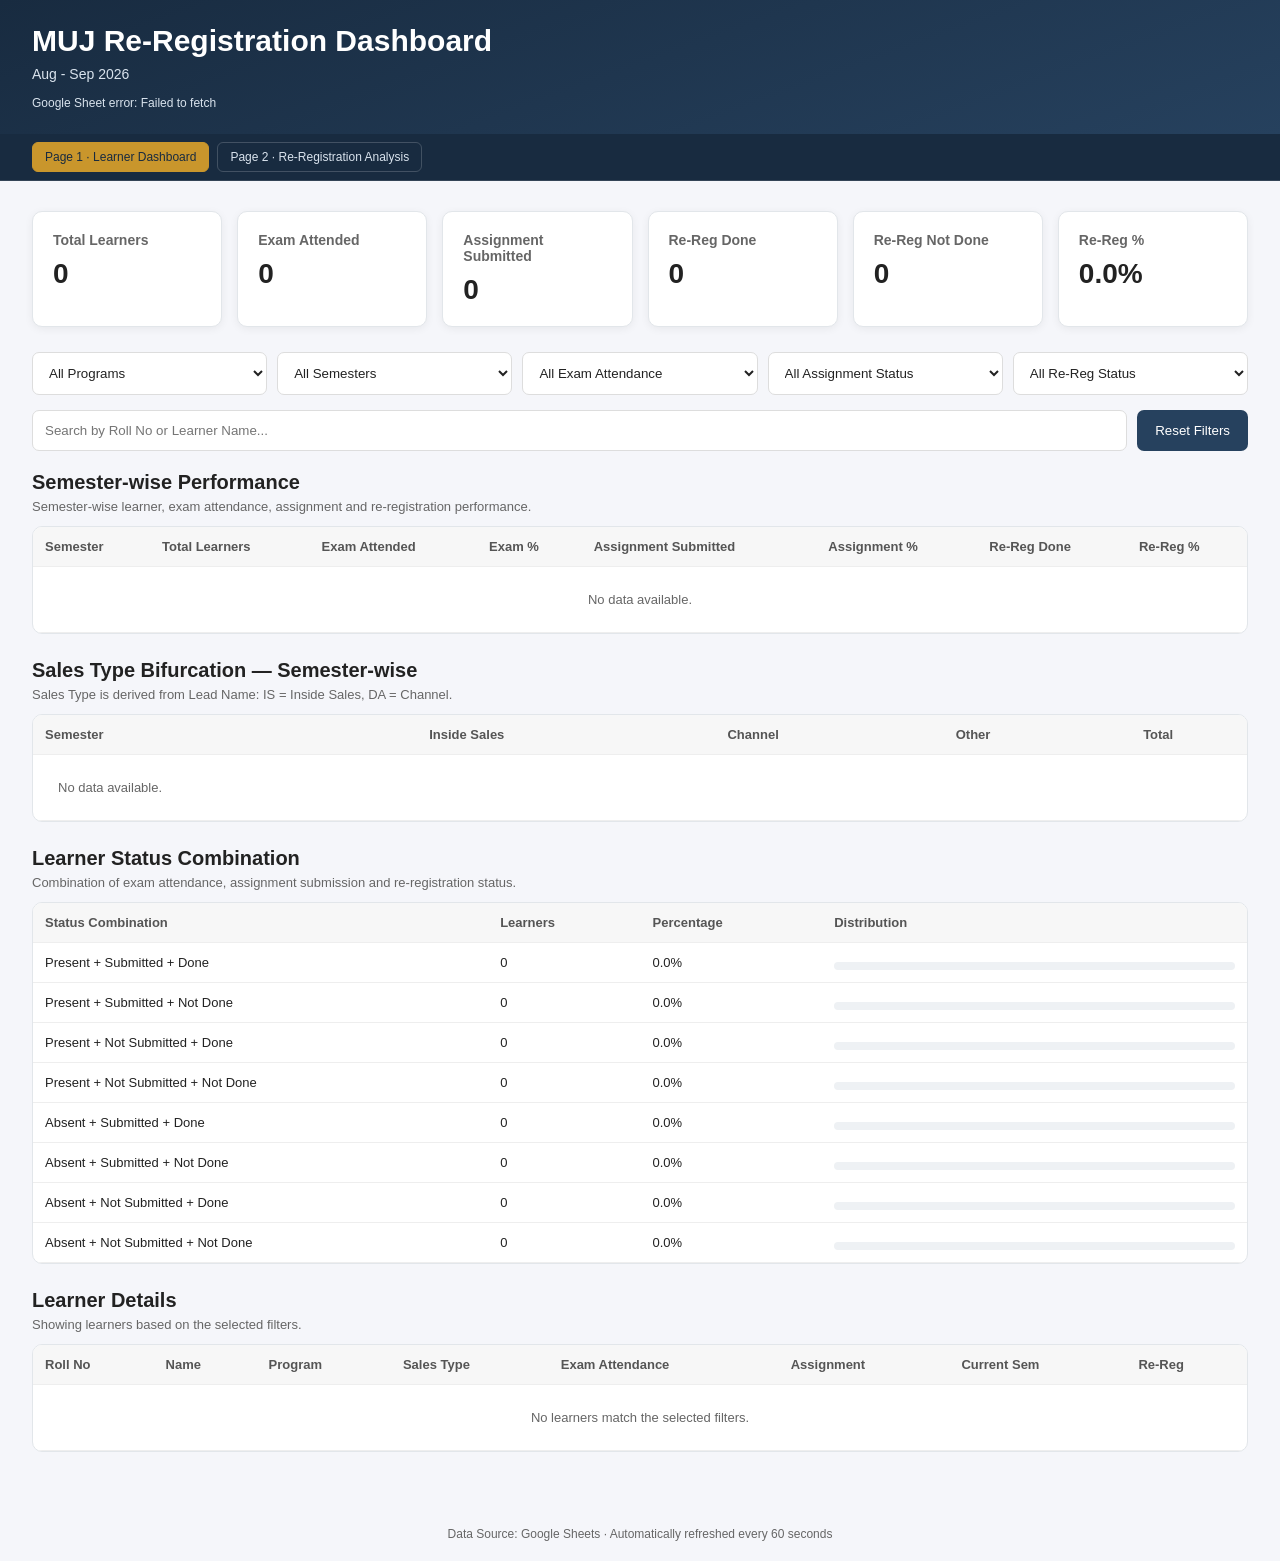
==== commit 5ba81946: "Update index.html" ====
--- a/index.html
+++ b/index.html
@@ -50,7 +50,6 @@
   background:linear-gradient(160deg,var(--navy-deep),var(--navy));
   color:white;
   padding:24px 2.5%;
-  margin-bottom:0;
 }
 
 header h1 {
@@ -62,6 +61,12 @@
   margin-top:8px;
   color:#d9e3ed;
   font-size:14px;
+}
+
+.connection-status {
+  margin-top:12px;
+  font-size:12px;
+  color:#d9e3ed;
 }
 
 /* NAV */
@@ -96,14 +101,6 @@
   background:var(--gold);
   color:#182b40;
   border-color:var(--gold);
-}
-
-/* STATUS */
-
-.connection-status {
-  margin-top:12px;
-  font-size:12px;
-  color:#d9e3ed;
 }
 
 /* KPI */
@@ -268,7 +265,7 @@
   color:var(--navy);
 }
 
-/* SEMESTER TABLE */
+/* SEMESTER */
 
 .semester-row {
   cursor:pointer;
@@ -282,7 +279,7 @@
   font-weight:bold;
 }
 
-/* SALES MATRIX */
+/* SALES */
 
 .sales-table th,
 .sales-table td {
@@ -398,21 +395,31 @@
 
   <p>Aug - Sep 2026</p>
 
-  <div id="connectionStatus" class="connection-status">
+  <div
+    id="connectionStatus"
+    class="connection-status"
+  >
     Connecting to Google Sheet…
   </div>
 
 </header>
 
+
 <div class="page-nav">
 
   <div class="page-nav-wrap">
 
-    <a href="index.html" class="page-link active">
+    <a
+      href="index.html"
+      class="page-link active"
+    >
       Page 1 · Learner Dashboard
     </a>
 
-    <a href="page2.html" class="page-link">
+    <a
+      href="page2.html"
+      class="page-link"
+    >
       Page 2 · Re-Registration Analysis
     </a>
 
@@ -420,7 +427,9 @@
 
 </div>
 
+
 <div class="container">
+
 
   <!-- KPI -->
 
@@ -428,32 +437,67 @@
 
     <div class="card">
       <h3>Total Learners</h3>
-      <div class="number" id="kpiTotal">0</div>
+      <div
+        class="number"
+        id="kpiTotal"
+      >
+        0
+      </div>
     </div>
+
 
     <div class="card">
       <h3>Exam Attended</h3>
-      <div class="number" id="kpiExam">0</div>
+      <div
+        class="number"
+        id="kpiExam"
+      >
+        0
+      </div>
     </div>
+
 
     <div class="card">
       <h3>Assignment Submitted</h3>
-      <div class="number" id="kpiAssignment">0</div>
+      <div
+        class="number"
+        id="kpiAssignment"
+      >
+        0
+      </div>
     </div>
+
 
     <div class="card">
       <h3>Re-Reg Done</h3>
-      <div class="number" id="kpiDone">0</div>
+      <div
+        class="number"
+        id="kpiDone"
+      >
+        0
+      </div>
     </div>
+
 
     <div class="card">
       <h3>Re-Reg Not Done</h3>
-      <div class="number" id="kpiNotDone">0</div>
+      <div
+        class="number"
+        id="kpiNotDone"
+      >
+        0
+      </div>
     </div>
+
 
     <div class="card">
       <h3>Re-Reg %</h3>
-      <div class="number" id="kpiPercent">0%</div>
+      <div
+        class="number"
+        id="kpiPercent"
+      >
+        0%
+      </div>
     </div>
 
   </div>
@@ -464,37 +508,71 @@
   <div class="filters">
 
     <select id="programFilter">
-      <option value="">All Programs</option>
+
+      <option value="">
+        All Programs
+      </option>
+
     </select>
 
-    <select id="batchFilter">
-      <option value="">All Batches</option>
+
+    <select id="semesterFilter">
+
+      <option value="">
+        All Semesters
+      </option>
+
     </select>
 
-    <select id="semesterFilter">
-      <option value="">All Semesters</option>
+
+    <select id="examFilter">
+
+      <option value="">
+        All Exam Attendance
+      </option>
+
+      <option value="Present">
+        Present
+      </option>
+
+      <option value="Absent">
+        Absent
+      </option>
+
     </select>
 
-    <select id="examFilter">
-      <option value="">All Exam Attendance</option>
-      <option value="Present">Present</option>
-      <option value="Absent">Absent</option>
+
+    <select id="assignmentFilter">
+
+      <option value="">
+        All Assignment Status
+      </option>
+
+      <option value="Submitted">
+        Submitted
+      </option>
+
+      <option value="Not Submitted">
+        Not Submitted
+      </option>
+
     </select>
 
-    <select id="assignmentFilter">
-      <option value="">All Assignment Status</option>
-      <option value="Submitted">Submitted</option>
-      <option value="Not Submitted">Not Submitted</option>
-    </select>
-
-  </div>
-
-  <div class="filters">
 
     <select id="reregFilter">
-      <option value="">All Re-Reg Status</option>
-      <option value="Done">Done</option>
-      <option value="Not Done">Not Done</option>
+
+      <option value="">
+        All Re-Reg Status
+      </option>
+
+      <option value="Done">
+        Done
+      </option>
+
+      <option value="Not Done">
+        Not Done
+      </option>
+
     </select>
 
   </div>
@@ -532,6 +610,7 @@
       Semester-wise learner, exam attendance, assignment and re-registration performance.
     </div>
 
+
     <div class="table-section">
 
       <table>
@@ -539,14 +618,39 @@
         <thead>
 
           <tr>
-            <th>Semester</th>
-            <th>Total Learners</th>
-            <th>Exam Attended</th>
-            <th>Exam %</th>
-            <th>Assignment Submitted</th>
-            <th>Assignment %</th>
-            <th>Re-Reg Done</th>
-            <th>Re-Reg %</th>
+
+            <th>
+              Semester
+            </th>
+
+            <th>
+              Total Learners
+            </th>
+
+            <th>
+              Exam Attended
+            </th>
+
+            <th>
+              Exam %
+            </th>
+
+            <th>
+              Assignment Submitted
+            </th>
+
+            <th>
+              Assignment %
+            </th>
+
+            <th>
+              Re-Reg Done
+            </th>
+
+            <th>
+              Re-Reg %
+            </th>
+
           </tr>
 
         </thead>
@@ -572,6 +676,7 @@
       Sales Type is derived from Lead Name: IS = Inside Sales, DA = Channel.
     </div>
 
+
     <div class="table-section">
 
       <table class="sales-table">
@@ -579,11 +684,27 @@
         <thead>
 
           <tr>
-            <th>Semester</th>
-            <th>Inside Sales</th>
-            <th>Channel</th>
-            <th>Other</th>
-            <th>Total</th>
+
+            <th>
+              Semester
+            </th>
+
+            <th>
+              Inside Sales
+            </th>
+
+            <th>
+              Channel
+            </th>
+
+            <th>
+              Other
+            </th>
+
+            <th>
+              Total
+            </th>
+
           </tr>
 
         </thead>
@@ -609,6 +730,7 @@
       Combination of exam attendance, assignment submission and re-registration status.
     </div>
 
+
     <div class="table-section">
 
       <table>
@@ -616,10 +738,23 @@
         <thead>
 
           <tr>
-            <th>Status Combination</th>
-            <th>Learners</th>
-            <th>Percentage</th>
-            <th>Distribution</th>
+
+            <th>
+              Status Combination
+            </th>
+
+            <th>
+              Learners
+            </th>
+
+            <th>
+              Percentage
+            </th>
+
+            <th>
+              Distribution
+            </th>
+
           </tr>
 
         </thead>
@@ -645,6 +780,7 @@
       Showing learners based on the selected filters.
     </div>
 
+
     <div class="table-section">
 
       <table>
@@ -652,15 +788,39 @@
         <thead>
 
           <tr>
-            <th>Roll No</th>
-            <th>Name</th>
-            <th>Program</th>
-            <th>Batch</th>
-            <th>Sales Type</th>
-            <th>Exam Attendance</th>
-            <th>Assignment</th>
-            <th>Current Sem</th>
-            <th>Re-Reg</th>
+
+            <th>
+              Roll No
+            </th>
+
+            <th>
+              Name
+            </th>
+
+            <th>
+              Program
+            </th>
+
+            <th>
+              Sales Type
+            </th>
+
+            <th>
+              Exam Attendance
+            </th>
+
+            <th>
+              Assignment
+            </th>
+
+            <th>
+              Current Sem
+            </th>
+
+            <th>
+              Re-Reg
+            </th>
+
           </tr>
 
         </thead>
@@ -675,19 +835,31 @@
 
 </div>
 
+
 <footer>
-  Data Source: Google Sheets · Automatically refreshed every 60 seconds
+
+  Data Source: Google Sheets ·
+  Automatically refreshed every 60 seconds
+
 </footer>
 
 
 <script>
+
+
+/* ========================================
+   GOOGLE SHEET
+======================================== */
 
 const GOOGLE_SHEET_ID =
   '1iwtwKK5JAG-qDRnjcMf5GGL5CMBMW9X3QFYtaawvCqg';
 
-const SHEET_NAME = 'Sheet1';
-
-const REFRESH_MS = 60000;
+const SHEET_NAME =
+  'Sheet1';
+
+const REFRESH_MS =
+  60000;
+
 
 let RAW = [];
 
@@ -696,14 +868,19 @@
 let refreshBusy = false;
 
 
-/* =========================
-   BASIC HELPERS
-========================= */
+/* ========================================
+   HELPERS
+======================================== */
 
 function norm(value) {
 
-  if (value === null || value === undefined) {
+  if (
+    value === null ||
+    value === undefined
+  ) {
+
     return '';
+
   }
 
   return String(value).trim();
@@ -715,84 +892,127 @@
 
   return norm(value)
     .toLowerCase()
-    .replace(/[\s._-]+/g, ' ')
+    .replace(/[\s._-]+/g,' ')
     .trim();
 
 }
 
 
-/* =========================
-   HEADER FINDER
-========================= */
-
-function findColumn(headers, aliases) {
+/* ========================================
+   FIND COLUMN
+======================================== */
+
+function findColumn(
+  headers,
+  aliases
+) {
 
   const normalizedHeaders =
-    headers.map(h => ({
-      original:h,
-      normalized:key(h)
-    }));
-
-  for (const alias of aliases) {
-
-    const aliasKey = key(alias);
-
-    const found = normalizedHeaders.find(
-      h => h.normalized === aliasKey
-    );
+    headers.map(
+      header => ({
+
+        original:header,
+
+        normalized:key(header)
+
+      })
+    );
+
+
+  for (
+    const alias of aliases
+  ) {
+
+    const aliasKey =
+      key(alias);
+
+
+    const found =
+      normalizedHeaders.find(
+        header =>
+          header.normalized ===
+          aliasKey
+      );
+
 
     if (found) {
+
       return found.original;
+
     }
 
   }
 
+
   return null;
-}
-
-
-/* =========================
+
+}
+
+
+/* ========================================
    ROLL NUMBER
-========================= */
+======================================== */
 
 function cleanRollNo(value) {
 
-  if (value === null || value === undefined) {
+  if (
+    value === null ||
+    value === undefined
+  ) {
+
     return '';
-  }
+
+  }
+
+
+  let result =
+    String(value).trim();
+
 
   /*
-    Google Sheets sometimes returns numeric
-    roll numbers as numbers.
-
-    Convert to string and remove unnecessary
-    decimal .0 if present.
+    Prevent values such as:
+
+    251450507462.0
+
+    from displaying with .0
   */
 
-  let valueString = String(value).trim();
-
-  if (/^\d+\.0$/.test(valueString)) {
-    valueString = valueString.replace(/\.0$/, '');
-  }
-
-  return valueString;
-
-}
-
-
-/* =========================
-   EXAM STATUS
-========================= */
+  if (
+    /^\d+\.0$/.test(result)
+  ) {
+
+    result =
+      result.replace(
+        /\.0$/,
+        ''
+      );
+
+  }
+
+
+  return result;
+
+}
+
+
+/* ========================================
+   EXAM ATTENDANCE
+======================================== */
 
 function normalizeExam(value) {
 
-  const s = norm(value).toLowerCase();
+  const s =
+    norm(value)
+      .toLowerCase();
+
 
   /*
-    ONLY these two values are Present.
+    ONLY:
 
     Full Attended
     Partially Attended
+
+    are Present.
 
     Everything else = Absent.
   */
@@ -801,21 +1021,27 @@
     s.includes('full attended') ||
     s.includes('partially attended')
   ) {
+
     return 'Present';
-  }
+
+  }
+
 
   return 'Absent';
 
 }
 
 
-/* =========================
+/* ========================================
    ASSIGNMENT
-========================= */
+======================================== */
 
 function normalizeAssignment(value) {
 
-  const s = norm(value).toLowerCase();
+  const s =
+    norm(value)
+      .toLowerCase();
+
 
   if (
     s.includes('submitted') ||
@@ -831,25 +1057,22 @@
 
   }
 
+
   return 'Not Submitted';
 
 }
 
 
-/* =========================
+/* ========================================
    RE-REG
-========================= */
+======================================== */
 
 function normalizeReReg(value) {
 
-  const s = norm(value).toLowerCase();
-
-  /*
-    Re-registration is considered DONE
-    only when it is paid / completed.
-
-    Partially Paid is NOT treated as Done.
-  */
+  const s =
+    norm(value)
+      .toLowerCase();
+
 
   if (
     s === 'paid' ||
@@ -863,162 +1086,236 @@
 
   }
 
+
   return 'Not Done';
 
 }
 
 
-/* =========================
+/* ========================================
    SALES TYPE
-========================= */
+======================================== */
 
 function normalizeSalesType(value) {
 
-  const s = key(value);
+  const s =
+    key(value);
+
 
   if (s === 'is') {
+
     return 'Inside Sales';
-  }
+
+  }
+
 
   if (s === 'da') {
+
     return 'Channel';
-  }
+
+  }
+
 
   if (!s) {
+
     return 'Other';
-  }
+
+  }
+
 
   return norm(value);
 
 }
 
 
-/* =========================
-   NORMALIZE DATA
-========================= */
+/* ========================================
+   NORMALIZE SHEET DATA
+======================================== */
 
 function normalizeRows(rows) {
 
-  if (!rows || !rows.length) {
-    throw new Error('Sheet1 is empty.');
-  }
+  if (
+    !rows ||
+    !rows.length
+  ) {
+
+    throw new Error(
+      'Sheet1 is empty.'
+    );
+
+  }
+
 
   const headers =
-    Object.keys(rows[0]).map(norm);
-
-
-  const rollCol = findColumn(
-    headers,
-    [
-      'Roll No',
-      'Roll Number',
-      'Roll_No',
-      'Roll',
-      'Roll No.',
-      'Contact Roll No',
-      'Contact Roll No.',
-      'Contact_Roll_No'
-    ]
-  );
-
-
-  const nameCol = findColumn(
-    headers,
-    [
-      'Learner Name',
-      'Name',
-      'Student Name',
-      'Full Name'
-    ]
-  );
-
-
-  const programCol = findColumn(
-    headers,
-    [
-      'Program',
-      'Program Name'
-    ]
-  );
-
-
-  const batchCol = findColumn(
-    headers,
-    [
-      'Batch',
-      'Current Batch',
-      'Original Batch'
-    ]
-  );
-
-
-  const leadCol = findColumn(
-    headers,
-    [
+    Object.keys(
+      rows[0]
+    ).map(norm);
+
+
+  /*
+    IMPORTANT:
+
+    Batch has been COMPLETELY
+    removed from the required
+    columns.
+  */
+
+  const programCol =
+    findColumn(
+      headers,
+      [
+        'Program',
+        'Program Name'
+      ]
+    );
+
+
+  const rollCol =
+    findColumn(
+      headers,
+      [
+        'Roll No',
+        'Roll Number',
+        'Roll_No',
+        'Roll',
+        'Roll No.',
+        'Contact Roll No',
+        'Contact Roll No.',
+        'Contact_Roll_No'
+      ]
+    );
+
+
+  const nameCol =
+    findColumn(
+      headers,
+      [
+        'Learner Name',
+        'Name',
+        'Student Name',
+        'Full Name'
+      ]
+    );
+
+
+  const leadCol =
+    findColumn(
+      headers,
+      [
+        'Lead Name'
+      ]
+    );
+
+
+  const semesterCol =
+    findColumn(
+      headers,
+      [
+        'Current Semester',
+        'Semester',
+        'Current Sem',
+        'Sem'
+      ]
+    );
+
+
+  const mockCol =
+    findColumn(
+      headers,
+      [
+        'Mock Status'
+      ]
+    );
+
+
+  const iaCol =
+    findColumn(
+      headers,
+      [
+        'IA Status'
+      ]
+    );
+
+
+  const reregCol =
+    findColumn(
+      headers,
+      [
+        'Re reg status',
+        'Re-Reg',
+        'Re Reg',
+        'Re-reg',
+        'Re Registration',
+        'Re-Registration',
+        'Rereg'
+      ]
+    );
+
+
+  /*
+    Batch is intentionally NOT checked here.
+  */
+
+  const required = [];
+
+
+  if (!programCol) {
+
+    required.push(
+      'Program'
+    );
+
+  }
+
+
+  if (!semesterCol) {
+
+    required.push(
+      'Semester'
+    );
+
+  }
+
+
+  if (!mockCol) {
+
+    required.push(
+      'Mock Status'
+    );
+
+  }
+
+
+  if (!iaCol) {
+
+    required.push(
+      'IA Status'
+    );
+
+  }
+
+
+  if (!reregCol) {
+
+    required.push(
+      'Re reg status'
+    );
+
+  }
+
+
+  if (!leadCol) {
+
+    required.push(
       'Lead Name'
-    ]
-  );
-
-
-  const semesterCol = findColumn(
-    headers,
-    [
-      'Current Semester',
-      'Semester',
-      'Current Sem',
-      'Sem'
-    ]
-  );
-
-
-  const mockCol = findColumn(
-    headers,
-    [
-      'Mock Status'
-    ]
-  );
-
-
-  const iaCol = findColumn(
-    headers,
-    [
-      'IA Status'
-    ]
-  );
-
-
-  const reregCol = findColumn(
-    headers,
-    [
-      'Re reg status',
-      'Re-Reg',
-      'Re Reg',
-      'Re-reg',
-      'Re Registration',
-      'Re-Registration',
-      'Rereg'
-    ]
-  );
-
-
-  const required = [];
-
-  if (!programCol) required.push('Program');
-
-  if (!batchCol) required.push('Batch');
-
-  if (!semesterCol) required.push('Semester');
-
-  if (!mockCol) required.push('Mock Status');
-
-  if (!iaCol) required.push('IA Status');
-
-  if (!reregCol) required.push('Re reg status');
-
-  if (!leadCol) required.push('Lead Name');
-
-
-  if (required.length) {
+    );
+
+  }
+
+
+  if (
+    required.length
+  ) {
 
     throw new Error(
       'Missing required column(s): ' +
@@ -1029,109 +1326,137 @@
 
 
   return rows
-    .map(row => {
-
-      const rollNo =
-        rollCol
-          ? cleanRollNo(row[rollCol])
-          : '';
-
-
-      const name =
-        nameCol
-          ? norm(row[nameCol])
-          : '';
-
-
-      const program =
-        norm(row[programCol]);
-
-
-      const batch =
-        norm(row[batchCol]);
-
-
-      const semester =
-        norm(row[semesterCol]) ||
-        'Not Specified';
-
-
-      const leadName =
-        norm(row[leadCol]);
-
-
-      const mockStatus =
-        norm(row[mockCol]);
-
-
-      const iaStatus =
-        norm(row[iaCol]);
-
-
-      const reRegRaw =
-        norm(row[reregCol]);
-
-
-      return {
-
-        rollNo,
-
-        name,
-
-        program,
-
-        batch,
-
-        semester,
-
-        leadName,
-
-        salesType:
-          normalizeSalesType(leadName),
-
-        mockStatus,
-
-        examAttendance:
-          normalizeExam(mockStatus),
-
-        iaStatus,
-
-        assignment:
-          normalizeAssignment(iaStatus),
-
-        reRegRaw,
-
-        reReg:
-          normalizeReReg(reRegRaw)
-
-      };
-
-    })
-
-    .filter(row =>
-      row.rollNo ||
-      row.name ||
-      row.program
-    );
-
-}
-
-
-/* =========================
-   GOOGLE SHEET
-========================= */
+    .map(
+      row => {
+
+        const rollNo =
+          rollCol
+            ? cleanRollNo(
+                row[rollCol]
+              )
+            : '';
+
+
+        const name =
+          nameCol
+            ? norm(
+                row[nameCol]
+              )
+            : '';
+
+
+        const program =
+          norm(
+            row[programCol]
+          );
+
+
+        const semester =
+          norm(
+            row[semesterCol]
+          ) ||
+          'Not Specified';
+
+
+        const leadName =
+          norm(
+            row[leadCol]
+          );
+
+
+        const mockStatus =
+          norm(
+            row[mockCol]
+          );
+
+
+        const iaStatus =
+          norm(
+            row[iaCol]
+          );
+
+
+        const reRegRaw =
+          norm(
+            row[reregCol]
+          );
+
+
+        return {
+
+          rollNo,
+
+          name,
+
+          program,
+
+          semester,
+
+          leadName,
+
+          salesType:
+            normalizeSalesType(
+              leadName
+            ),
+
+          mockStatus,
+
+          examAttendance:
+            normalizeExam(
+              mockStatus
+            ),
+
+          iaStatus,
+
+          assignment:
+            normalizeAssignment(
+              iaStatus
+            ),
+
+          reRegRaw,
+
+          reReg:
+            normalizeReReg(
+              reRegRaw
+            )
+
+        };
+
+      }
+    )
+    .filter(
+      row =>
+        row.rollNo ||
+        row.name ||
+        row.program
+    );
+
+}
+
+
+/* ========================================
+   GOOGLE SHEET URL
+======================================== */
 
 function googleSheetCsvUrl() {
 
   return (
     'https://docs.google.com/spreadsheets/d/' +
-    encodeURIComponent(GOOGLE_SHEET_ID) +
+    encodeURIComponent(
+      GOOGLE_SHEET_ID
+    ) +
     '/gviz/tq?tqx=out:csv&sheet=' +
-    encodeURIComponent(SHEET_NAME)
+    encodeURIComponent(
+      SHEET_NAME
+    )
   );
 
 }
 
+
+/* ========================================
+   FETCH SHEET
+======================================== */
 
 async function fetchSheet() {
 
@@ -1144,7 +1469,9 @@
     );
 
 
-  if (!response.ok) {
+  if (
+    !response.ok
+  ) {
 
     throw new Error(
       'Could not read Google Sheet. HTTP ' +
@@ -1158,7 +1485,9 @@
     await response.text();
 
 
-  if (!csv.trim()) {
+  if (
+    !csv.trim()
+  ) {
 
     throw new Error(
       'Google Sheet is empty.'
@@ -1194,18 +1523,23 @@
 }
 
 
-/* =========================
+/* ========================================
    FILTER OPTIONS
-========================= */
+======================================== */
 
 function uniqueSorted(field) {
 
   const values =
-    [...new Set(
-      RAW
-        .map(r => r[field])
-        .filter(Boolean)
-    )];
+    [
+      ...new Set(
+        RAW
+          .map(
+            row => row[field]
+          )
+          .filter(Boolean)
+      )
+    ];
+
 
   return values.sort(
     (a,b) =>
@@ -1232,13 +1566,6 @@
 
 
   populateSelect(
-    'batchFilter',
-    uniqueSorted('batch'),
-    'All Batches'
-  );
-
-
-  populateSelect(
     'semesterFilter',
     uniqueSorted('semester'),
     'All Semesters'
@@ -1262,37 +1589,53 @@
 
 
   select.innerHTML =
-    `<option value="">${firstText}</option>`;
-
-
-  values.forEach(value => {
-
-    const option =
-      document.createElement('option');
-
-    option.value = value;
-
-    option.textContent = value;
-
-    select.appendChild(option);
-
-  });
+    `<option value="">
+      ${firstText}
+    </option>`;
+
+
+  values.forEach(
+    value => {
+
+      const option =
+        document.createElement(
+          'option'
+        );
+
+
+      option.value =
+        value;
+
+
+      option.textContent =
+        value;
+
+
+      select.appendChild(
+        option
+      );
+
+    }
+  );
 
 
   if (
-    values.includes(oldValue)
+    values.includes(
+      oldValue
+    )
   ) {
 
-    select.value = oldValue;
-
-  }
-
-}
-
-
-/* =========================
-   FILTER LOGIC
-========================= */
+    select.value =
+      oldValue;
+
+  }
+
+}
+
+
+/* ========================================
+   FILTERS
+======================================== */
 
 function getFilters() {
 
@@ -1303,11 +1646,6 @@
         'programFilter'
       ).value,
 
-    batch:
-      document.getElementById(
-        'batchFilter'
-      ).value,
-
     semester:
       document.getElementById(
         'semesterFilter'
@@ -1332,8 +1670,8 @@
       document.getElementById(
         'searchInput'
       ).value
-      .toLowerCase()
-      .trim()
+        .toLowerCase()
+        .trim()
 
   };
 
@@ -1348,54 +1686,63 @@
 
   if (
     filters.program &&
-    row.program !== filters.program
+    row.program !==
+      filters.program
   ) {
+
     return false;
-  }
-
-
-  if (
-    filters.batch &&
-    row.batch !== filters.batch
-  ) {
-    return false;
+
   }
 
 
   if (
     !ignoreSemester &&
     filters.semester &&
-    row.semester !== filters.semester
+    row.semester !==
+      filters.semester
   ) {
+
     return false;
+
   }
 
 
   if (
     filters.exam &&
-    row.examAttendance !== filters.exam
+    row.examAttendance !==
+      filters.exam
   ) {
+
     return false;
+
   }
 
 
   if (
     filters.assignment &&
-    row.assignment !== filters.assignment
+    row.assignment !==
+      filters.assignment
   ) {
+
     return false;
+
   }
 
 
   if (
     filters.rereg &&
-    row.reReg !== filters.rereg
+    row.reReg !==
+      filters.rereg
   ) {
+
     return false;
-  }
-
-
-  if (filters.search) {
+
+  }
+
+
+  if (
+    filters.search
+  ) {
 
     const searchable =
       (
@@ -1441,9 +1788,9 @@
 }
 
 
-/* =========================
+/* ========================================
    KPI
-========================= */
+======================================== */
 
 function renderKPIs() {
 
@@ -1457,19 +1804,25 @@
 
   const exam =
     rows.filter(
-      r => r.examAttendance === 'Present'
+      row =>
+        row.examAttendance ===
+        'Present'
     ).length;
 
 
   const assignment =
     rows.filter(
-      r => r.assignment === 'Submitted'
+      row =>
+        row.assignment ===
+        'Submitted'
     ).length;
 
 
   const done =
     rows.filter(
-      r => r.reReg === 'Done'
+      row =>
+        row.reReg ===
+        'Done'
     ).length;
 
 
@@ -1477,10 +1830,12 @@
     total - done;
 
 
-  const percent =
+  const percentage =
     total
-      ? ((done / total) * 100).toFixed(1)
-      : '0.0';
+      ? done /
+        total *
+        100
+      : 0;
 
 
   document.getElementById(
@@ -1516,14 +1871,15 @@
   document.getElementById(
     'kpiPercent'
   ).textContent =
-    percent + '%';
-
-}
-
-
-/* =========================
+    percentage.toFixed(1) +
+    '%';
+
+}
+
+
+/* ========================================
    SEMESTER ANALYSIS
-========================= */
+======================================== */
 
 function renderSemesterAnalysis() {
 
@@ -1532,8 +1888,8 @@
 
 
   /*
-    Ignore semester filter here so
-    the comparison remains semester-wise.
+    Ignore selected semester so
+    all semesters remain visible.
   */
 
   const rows =
@@ -1551,56 +1907,75 @@
     new Map();
 
 
-  rows.forEach(row => {
-
-    const sem =
-      row.semester ||
-      'Not Specified';
-
-
-    if (!map.has(sem)) {
-
-      map.set(
-        sem,
-        {
-          total:0,
-          exam:0,
-          assignment:0,
-          rereg:0
-        }
-      );
+  rows.forEach(
+    row => {
+
+      const semester =
+        row.semester ||
+        'Not Specified';
+
+
+      if (
+        !map.has(
+          semester
+        )
+      ) {
+
+        map.set(
+          semester,
+          {
+
+            total:0,
+            exam:0,
+            assignment:0,
+            rereg:0
+
+          }
+        );
+
+      }
+
+
+      const item =
+        map.get(
+          semester
+        );
+
+
+      item.total++;
+
+
+      if (
+        row.examAttendance ===
+        'Present'
+      ) {
+
+        item.exam++;
+
+      }
+
+
+      if (
+        row.assignment ===
+        'Submitted'
+      ) {
+
+        item.assignment++;
+
+      }
+
+
+      if (
+        row.reReg ===
+        'Done'
+      ) {
+
+        item.rereg++;
+
+      }
 
     }
-
-
-    const item =
-      map.get(sem);
-
-
-    item.total++;
-
-
-    if (
-      row.examAttendance === 'Present'
-    ) {
-      item.exam++;
-    }
-
-
-    if (
-      row.assignment === 'Submitted'
-    ) {
-      item.assignment++;
-    }
-
-
-    if (
-      row.reReg === 'Done'
-    ) {
-      item.rereg++;
-    }
-
-  });
+  );
 
 
   const semesters =
@@ -1622,14 +1997,21 @@
     );
 
 
-  if (!semesters.length) {
+  if (
+    !semesters.length
+  ) {
 
     tbody.innerHTML =
-      `<tr>
-        <td colspan="8" class="empty">
-          No data available.
-        </td>
-      </tr>`;
+      `
+        <tr>
+          <td
+            colspan="8"
+            class="empty"
+          >
+            No data available.
+          </td>
+        </tr>
+      `;
 
     return;
 
@@ -1642,43 +2024,60 @@
 
   tbody.innerHTML =
     semesters.map(
-      sem => {
+      semester => {
 
         const item =
-          map.get(sem);
+          map.get(
+            semester
+          );
 
 
         const examPct =
           item.total
-            ? item.exam / item.total * 100
+            ? item.exam /
+              item.total *
+              100
             : 0;
 
 
         const assignmentPct =
           item.total
-            ? item.assignment / item.total * 100
+            ? item.assignment /
+              item.total *
+              100
             : 0;
 
 
         const reregPct =
           item.total
-            ? item.rereg / item.total * 100
+            ? item.rereg /
+              item.total *
+              100
             : 0;
 
 
         const selected =
-          selectedSemester === sem
+          selectedSemester ===
+          semester
             ? 'selected'
             : '';
 
 
         return `
-          <tr class="semester-row ${selected}">
+          <tr
+            class="semester-row ${selected}"
+          >
 
             <td>
-              <span class="badge badge-blue">
-                ${sem}
+
+              <span
+                class="badge badge-blue"
+              >
+                ${escapeHtml(
+                  semester
+                )}
               </span>
+
             </td>
 
             <td>
@@ -1718,9 +2117,9 @@
 }
 
 
-/* =========================
+/* ========================================
    SALES TYPE
-========================= */
+======================================== */
 
 function renderSalesType() {
 
@@ -1729,8 +2128,9 @@
 
 
   /*
-    Ignore semester filter so all
-    semesters are visible.
+    Ignore semester filter so
+    semester-wise bifurcation
+    remains visible.
   */
 
   const rows =
@@ -1748,52 +2148,64 @@
     new Map();
 
 
-  rows.forEach(row => {
-
-    const semester =
-      row.semester ||
-      'Not Specified';
-
-
-    if (!map.has(semester)) {
-
-      map.set(
-        semester,
-        {
-          inside:0,
-          channel:0,
-          other:0
-        }
-      );
+  rows.forEach(
+    row => {
+
+      const semester =
+        row.semester ||
+        'Not Specified';
+
+
+      if (
+        !map.has(
+          semester
+        )
+      ) {
+
+        map.set(
+          semester,
+          {
+
+            inside:0,
+            channel:0,
+            other:0
+
+          }
+        );
+
+      }
+
+
+      const item =
+        map.get(
+          semester
+        );
+
+
+      if (
+        row.salesType ===
+        'Inside Sales'
+      ) {
+
+        item.inside++;
+
+      }
+      else if (
+        row.salesType ===
+        'Channel'
+      ) {
+
+        item.channel++;
+
+      }
+      else {
+
+        item.other++;
+
+      }
 
     }
-
-
-    const item =
-      map.get(semester);
-
-
-    if (
-      row.salesType === 'Inside Sales'
-    ) {
-
-      item.inside++;
-
-    }
-    else if (
-      row.salesType === 'Channel'
-    ) {
-
-      item.channel++;
-
-    }
-    else {
-
-      item.other++;
-
-    }
-
-  });
+  );
 
 
   const semesters =
@@ -1815,14 +2227,21 @@
     );
 
 
-  if (!semesters.length) {
+  if (
+    !semesters.length
+  ) {
 
     tbody.innerHTML =
-      `<tr>
-        <td colspan="5" class="empty">
-          No data available.
-        </td>
-      </tr>`;
+      `
+        <tr>
+          <td
+            colspan="5"
+            class="empty"
+          >
+            No data available.
+          </td>
+        </tr>
+      `;
 
     return;
 
@@ -1834,7 +2253,9 @@
       semester => {
 
         const item =
-          map.get(semester);
+          map.get(
+            semester
+          );
 
 
         const total =
@@ -1847,9 +2268,15 @@
           <tr>
 
             <td>
-              <span class="badge badge-blue">
-                ${semester}
+
+              <span
+                class="badge badge-blue"
+              >
+                ${escapeHtml(
+                  semester
+                )}
               </span>
+
             </td>
 
             <td class="sales-inside">
@@ -1879,9 +2306,9 @@
 }
 
 
-/* =========================
-   STATUS COMBINATION
-========================= */
+/* ========================================
+   STATUS COMBINATIONS
+======================================== */
 
 function renderCombinations() {
 
@@ -1892,24 +2319,36 @@
   const combinations = {};
 
 
-  rows.forEach(row => {
-
-    const combination =
-      row.examAttendance +
-      ' + ' +
-      row.assignment +
-      ' + ' +
-      row.reReg;
-
-
-    if (!combinations[combination]) {
-      combinations[combination] = 0;
+  rows.forEach(
+    row => {
+
+      const combination =
+        row.examAttendance +
+        ' + ' +
+        row.assignment +
+        ' + ' +
+        row.reReg;
+
+
+      if (
+        !combinations[
+          combination
+        ]
+      ) {
+
+        combinations[
+          combination
+        ] = 0;
+
+      }
+
+
+      combinations[
+        combination
+      ]++;
+
     }
-
-
-    combinations[combination]++;
-
-  });
+  );
 
 
   const ordered = [
@@ -1948,12 +2387,16 @@
       combination => {
 
         const count =
-          combinations[combination] || 0;
+          combinations[
+            combination
+          ] || 0;
 
 
         const percentage =
           total
-            ? count / total * 100
+            ? count /
+              total *
+              100
             : 0;
 
 
@@ -1972,13 +2415,19 @@
               ${percentage.toFixed(1)}%
             </td>
 
-            <td style="min-width:220px">
-
-              <div class="combination-bar">
+            <td
+              style="min-width:220px"
+            >
+
+              <div
+                class="combination-bar"
+              >
 
                 <div
                   class="combination-fill"
-                  style="width:${percentage}%"
+                  style="
+                    width:${percentage}%;
+                  "
                 ></div>
 
               </div>
@@ -1994,9 +2443,9 @@
 }
 
 
-/* =========================
-   LEARNER TABLE
-========================= */
+/* ========================================
+   LEARNER DETAILS
+======================================== */
 
 function renderLearners() {
 
@@ -2010,14 +2459,24 @@
     );
 
 
-  if (!rows.length) {
+  if (
+    !rows.length
+  ) {
 
     tbody.innerHTML =
-      `<tr>
-        <td colspan="9" class="empty">
-          No learners match the selected filters.
-        </td>
-      </tr>`;
+      `
+        <tr>
+
+          <td
+            colspan="8"
+            class="empty"
+          >
+            No learners match the
+            selected filters.
+          </td>
+
+        </tr>
+      `;
 
     return;
 
@@ -2029,19 +2488,22 @@
       row => {
 
         const examClass =
-          row.examAttendance === 'Present'
+          row.examAttendance ===
+          'Present'
             ? 'badge-green'
             : 'badge-red';
 
 
         const assignmentClass =
-          row.assignment === 'Submitted'
+          row.assignment ===
+          'Submitted'
             ? 'badge-green'
             : 'badge-red';
 
 
         const reregClass =
-          row.reReg === 'Done'
+          row.reReg ===
+          'Done'
             ? 'badge-green'
             : 'badge-red';
 
@@ -2050,47 +2512,79 @@
           <tr>
 
             <td>
+
               <strong>
-                ${escapeHtml(row.rollNo || '—')}
+                ${escapeHtml(
+                  row.rollNo ||
+                  '—'
+                )}
               </strong>
+
             </td>
 
+
             <td>
-              ${escapeHtml(row.name || '—')}
+              ${escapeHtml(
+                row.name ||
+                '—'
+              )}
             </td>
 
+
             <td>
-              ${escapeHtml(row.program || '—')}
+              ${escapeHtml(
+                row.program ||
+                '—'
+              )}
             </td>
 
+
             <td>
-              ${escapeHtml(row.batch || '—')}
+              ${escapeHtml(
+                row.salesType ||
+                'Other'
+              )}
             </td>
 
+
             <td>
-              ${escapeHtml(row.salesType || 'Other')}
-            </td>
-
-            <td>
-              <span class="badge ${examClass}">
+
+              <span
+                class="badge ${examClass}"
+              >
                 ${row.examAttendance}
               </span>
+
             </td>
 
+
             <td>
-              <span class="badge ${assignmentClass}">
+
+              <span
+                class="badge ${assignmentClass}"
+              >
                 ${row.assignment}
               </span>
+
             </td>
 
+
             <td>
-              ${escapeHtml(row.semester || '—')}
+              ${escapeHtml(
+                row.semester ||
+                '—'
+              )}
             </td>
 
+
             <td>
-              <span class="badge ${reregClass}">
+
+              <span
+                class="badge ${reregClass}"
+              >
                 ${row.reReg}
               </span>
+
             </td>
 
           </tr>
@@ -2102,25 +2596,42 @@
 }
 
 
-/* =========================
-   HTML ESCAPE
-========================= */
+/* ========================================
+   ESCAPE HTML
+======================================== */
 
 function escapeHtml(value) {
 
-  return String(value ?? '')
-    .replace(/&/g,'&amp;')
-    .replace(/</g,'&lt;')
-    .replace(/>/g,'&gt;')
-    .replace(/"/g,'&quot;')
-    .replace(/'/g,'&#039;');
-
-}
-
-
-/* =========================
-   RENDER EVERYTHING
-========================= */
+  return String(
+    value ?? ''
+  )
+    .replace(
+      /&/g,
+      '&amp;'
+    )
+    .replace(
+      /</g,
+      '&lt;'
+    )
+    .replace(
+      />/g,
+      '&gt;'
+    )
+    .replace(
+      /"/g,
+      '&quot;'
+    )
+    .replace(
+      /'/g,
+      '&#039;'
+    );
+
+}
+
+
+/* ========================================
+   RENDER
+======================================== */
 
 function renderAll() {
 
@@ -2137,14 +2648,18 @@
 }
 
 
-/* =========================
+/* ========================================
    LOAD DATA
-========================= */
+======================================== */
 
 async function loadData() {
 
-  if (refreshBusy) {
+  if (
+    refreshBusy
+  ) {
+
     return;
+
   }
 
 
@@ -2164,10 +2679,13 @@
 
 
     RAW =
-      normalizeRows(rows);
+      normalizeRows(
+        rows
+      );
 
 
     populateFilters();
+
 
     renderAll();
 
@@ -2203,9 +2721,9 @@
 }
 
 
-/* =========================
+/* ========================================
    RESET
-========================= */
+======================================== */
 
 document.getElementById(
   'resetBtn'
@@ -2217,26 +2735,27 @@
       'programFilter'
     ).value = '';
 
-    document.getElementById(
-      'batchFilter'
-    ).value = '';
 
     document.getElementById(
       'semesterFilter'
     ).value = '';
 
+
     document.getElementById(
       'examFilter'
     ).value = '';
 
+
     document.getElementById(
       'assignmentFilter'
     ).value = '';
 
+
     document.getElementById(
       'reregFilter'
     ).value = '';
 
+
     document.getElementById(
       'searchInput'
     ).value = '';
@@ -2248,26 +2767,28 @@
 );
 
 
-/* =========================
+/* ========================================
    FILTER EVENTS
-========================= */
+======================================== */
 
 [
   'programFilter',
-  'batchFilter',
   'semesterFilter',
   'examFilter',
   'assignmentFilter',
   'reregFilter'
-].forEach(id => {
-
-  document.getElementById(id)
-    .addEventListener(
+].forEach(
+  id => {
+
+    document.getElementById(
+      id
+    ).addEventListener(
       'change',
       renderAll
     );
 
-});
+  }
+);
 
 
 document.getElementById(
@@ -2278,9 +2799,9 @@
 );
 
 
-/* =========================
+/* ========================================
    START
-========================= */
+======================================== */
 
 loadData();
 
@@ -2292,6 +2813,8 @@
   );
 
 
+renderAll();
+
 </script>
 
 </body>
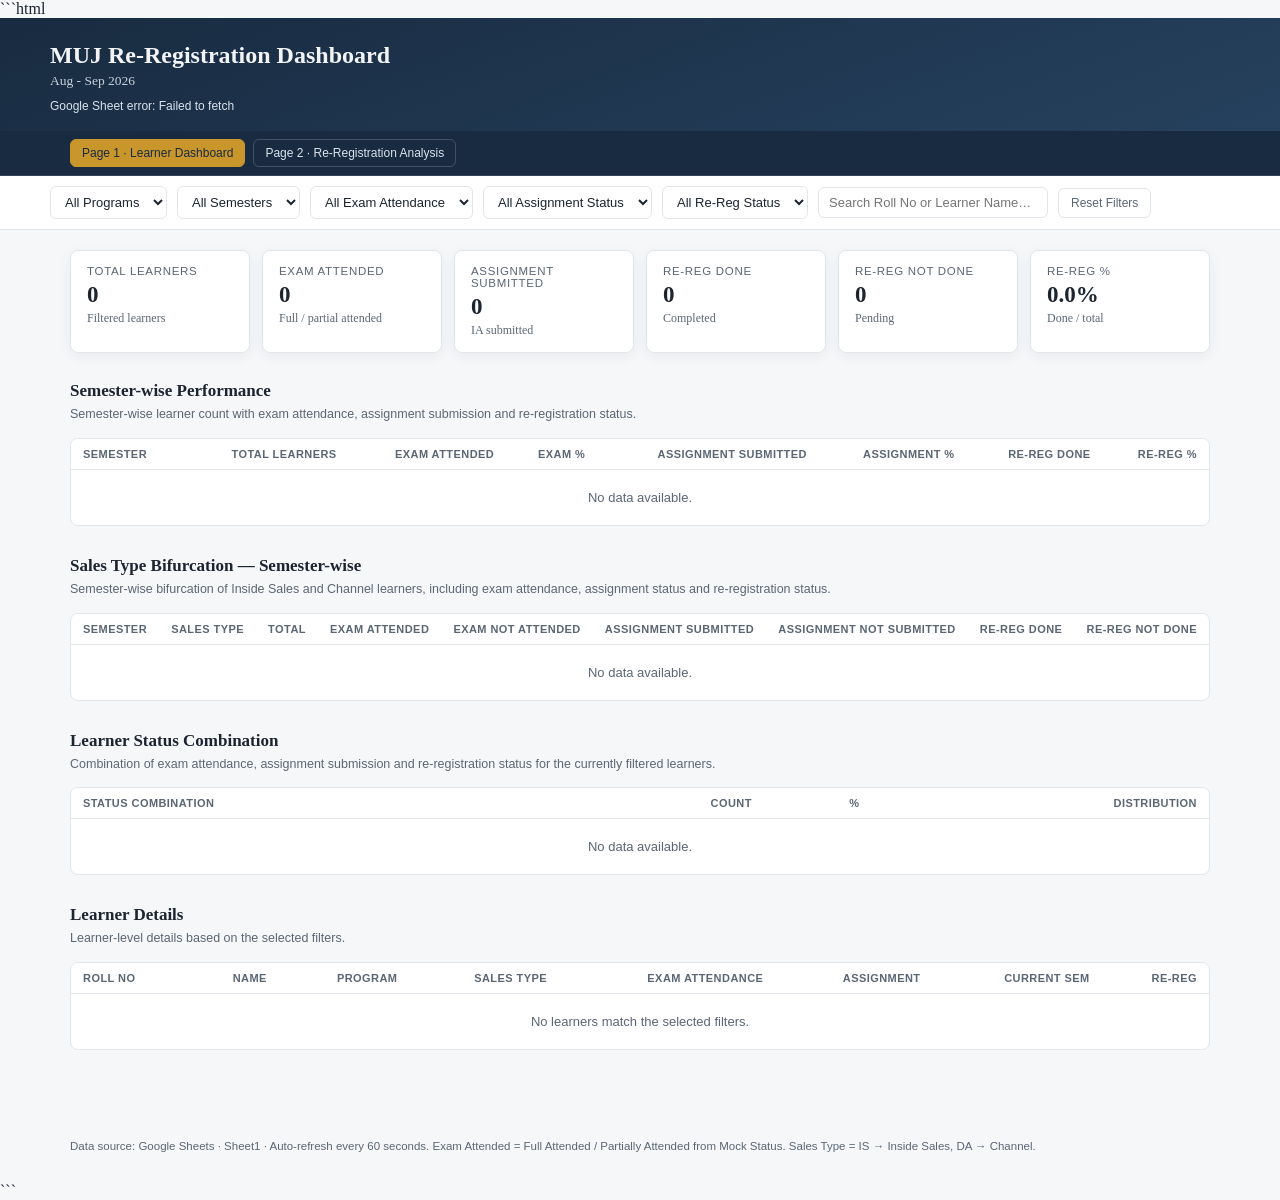
==== commit ae37b20a: "Update index.html" ====
--- a/index.html
+++ b/index.html
@@ -1,3 +1,4 @@
+```html
 <!DOCTYPE html>
 <html lang="en">
 <head>
@@ -14,62 +15,76 @@
 }
 
 :root {
-  --bg:#f5f6fa;
+  --bg:#f6f7f9;
   --card:#ffffff;
-  --ink:#222;
-  --ink-soft:#666;
+  --ink:#1b2430;
+  --ink-soft:#5b6674;
   --line:#e2e6ea;
+
   --navy:#26415e;
   --navy-deep:#182b40;
   --navy-light:#e7edf3;
   --gold:#c9962c;
+
   --green:#2f7d5c;
   --green-bg:#e7f3ed;
+
   --red:#b1483f;
   --red-bg:#fbebe9;
+
   --track:#eef1f4;
+}
+
+html {
+  scroll-behavior:smooth;
 }
 
 body {
   margin:0;
-  font-family:Arial,sans-serif;
+  min-height:100vh;
   background:var(--bg);
   color:var(--ink);
-}
-
-.container {
-  width:95%;
-  max-width:1500px;
-  margin:auto;
-  padding:30px 0;
-}
-
-/* HEADER */
+  font-family:'Source Serif Pro', Georgia, 'Times New Roman', serif;
+}
+
+/* =========================
+   HEADER
+========================= */
 
 header {
   background:linear-gradient(160deg,var(--navy-deep),var(--navy));
-  color:white;
-  padding:24px 2.5%;
+  color:#f2f4f7;
+  padding:24px 20px 18px;
+}
+
+header .wrap {
+  max-width:1180px;
+  margin:0 auto;
 }
 
 header h1 {
+  font-size:24px;
+  margin:0 0 4px;
+  font-weight:600;
+}
+
+header p {
   margin:0;
-  font-size:30px;
-}
-
-header p {
-  margin-top:8px;
-  color:#d9e3ed;
-  font-size:14px;
-}
-
-.connection-status {
-  margin-top:12px;
+  color:#c7d2de;
+  font-size:13.5px;
+  max-width:64ch;
+}
+
+#connectionStatus {
+  font-family:Arial,sans-serif;
   font-size:12px;
   color:#d9e3ed;
-}
-
-/* NAV */
+  margin-top:10px;
+}
+
+/* =========================
+   PAGE NAVIGATION
+========================= */
 
 .page-nav {
   background:var(--navy-deep);
@@ -77,13 +92,13 @@
 }
 
 .page-nav-wrap {
-  width:95%;
-  max-width:1500px;
-  margin:auto;
-  padding:8px 0;
+  max-width:1180px;
+  margin:0 auto;
+  padding:8px 20px;
   display:flex;
   gap:8px;
   flex-wrap:wrap;
+  font-family:Arial,sans-serif;
 }
 
 .page-link {
@@ -91,7 +106,7 @@
   text-decoration:none;
   color:#d9e3ed;
   border:1px solid rgba(255,255,255,.18);
-  padding:7px 12px;
+  padding:6px 11px;
   border-radius:6px;
   font-size:12px;
 }
@@ -103,151 +118,209 @@
   border-color:var(--gold);
 }
 
-/* KPI */
-
-.kpi-grid {
+/* =========================
+   FILTER BAR
+========================= */
+
+.filterbar {
+  position:sticky;
+  top:0;
+  z-index:10;
+  background:var(--card);
+  border-bottom:1px solid var(--line);
+  padding:10px 20px;
+}
+
+.filterbar .wrap {
+  max-width:1180px;
+  margin:0 auto;
+  display:flex;
+  gap:10px;
+  flex-wrap:wrap;
+  align-items:center;
+  font-family:Arial,sans-serif;
+}
+
+.filterbar select,
+.filterbar input {
+  font-family:Arial,sans-serif;
+  font-size:13px;
+  padding:7px 10px;
+  border:1px solid var(--line);
+  border-radius:6px;
+  background:var(--card);
+  color:var(--ink);
+  outline:none;
+}
+
+.filterbar select:focus,
+.filterbar input:focus {
+  border-color:var(--navy);
+}
+
+.filterbar input {
+  min-width:230px;
+}
+
+.reset-btn {
+  font-family:Arial,sans-serif;
+  font-size:12px;
+  padding:7px 12px;
+  border:1px solid var(--line);
+  border-radius:6px;
+  background:var(--card);
+  color:var(--ink-soft);
+  cursor:pointer;
+}
+
+.reset-btn:hover {
+  background:var(--navy-light);
+  color:var(--navy);
+}
+
+/* =========================
+   MAIN
+========================= */
+
+main {
+  max-width:1180px;
+  margin:0 auto;
+  padding:20px 20px 60px;
+}
+
+/* =========================
+   KPI CARDS
+========================= */
+
+.kpis {
   display:grid;
   grid-template-columns:repeat(6,1fr);
-  gap:15px;
-  margin-bottom:25px;
-}
-
-.card {
+  gap:12px;
+  margin-bottom:28px;
+}
+
+.kpi {
   background:var(--card);
-  padding:20px;
-  border-radius:10px;
   border:1px solid var(--line);
-  box-shadow:0 2px 8px rgba(0,0,0,0.06);
-}
-
-.card h3 {
-  font-size:14px;
-  margin:0 0 10px;
+  border-radius:8px;
+  padding:14px 16px;
+  box-shadow:0 4px 14px rgba(20,30,45,.06);
+}
+
+.kpi .label {
+  font-size:11.5px;
   color:var(--ink-soft);
-}
-
-.number {
-  font-size:28px;
-  font-weight:bold;
-}
-
-/* FILTERS */
-
-.filters {
-  display:grid;
-  grid-template-columns:repeat(5,1fr);
-  gap:10px;
-  margin-bottom:15px;
-}
-
-.filters select,
-.search input {
-  width:100%;
-  padding:12px;
-  border:1px solid #ddd;
-  border-radius:7px;
-  background:white;
+  text-transform:uppercase;
+  letter-spacing:.06em;
   font-family:Arial,sans-serif;
-  color:#222;
-}
-
-.filters select:focus,
-.search input:focus {
-  outline:none;
-  border-color:var(--navy);
-}
-
-/* SEARCH */
-
-.search {
-  margin-bottom:20px;
-  display:flex;
-  gap:10px;
-}
-
-.search input {
-  flex:1;
-}
-
-.reset-btn {
-  padding:12px 18px;
-  border:none;
-  border-radius:7px;
-  background:var(--navy);
-  color:white;
-  cursor:pointer;
+}
+
+.kpi .value {
+  font-size:23px;
+  margin-top:5px;
+  font-weight:700;
+}
+
+.kpi .sub {
+  font-size:12px;
+  color:var(--ink-soft);
+  margin-top:3px;
+}
+
+/* =========================
+   SECTIONS
+========================= */
+
+section {
+  margin-bottom:30px;
+}
+
+h2 {
+  font-size:17px;
+  font-weight:700;
+  margin:0 0 4px;
+}
+
+.section-note {
+  font-size:12.5px;
+  color:var(--ink-soft);
+  margin:0 0 14px;
   font-family:Arial,sans-serif;
-}
-
-.reset-btn:hover {
-  background:var(--navy-deep);
-}
-
-/* SECTION */
-
-.section {
-  margin-bottom:25px;
-}
-
-.section-title {
-  font-size:20px;
-  font-weight:bold;
-  margin-bottom:5px;
-}
-
-.section-note {
-  color:var(--ink-soft);
-  font-size:13px;
-  margin-bottom:12px;
-}
-
-/* TABLE */
-
-.table-section {
-  background:var(--card);
-  border-radius:10px;
+  line-height:1.5;
+}
+
+/* =========================
+   TABLE
+========================= */
+
+.table-wrap {
   overflow-x:auto;
   border:1px solid var(--line);
+  border-radius:8px;
+  background:var(--card);
 }
 
 table {
+  border-collapse:collapse;
   width:100%;
-  border-collapse:collapse;
+  min-width:700px;
+  font-size:13px;
 }
 
 th,
 td {
-  padding:12px;
+  padding:9px 12px;
+  text-align:right;
+  border-bottom:1px solid var(--line);
+  white-space:nowrap;
+}
+
+th:first-child,
+td:first-child {
   text-align:left;
-  border-bottom:1px solid #eee;
-  white-space:nowrap;
 }
 
 th {
-  background:#f7f7f7;
+  font-family:Arial,sans-serif;
+  font-size:11px;
+  text-transform:uppercase;
+  letter-spacing:.04em;
+  color:var(--ink-soft);
+  background:var(--card);
+}
+
+tbody tr:hover td {
+  background:var(--track);
+}
+
+tbody tr:last-child td {
+  border-bottom:none;
+}
+
+.empty {
+  padding:20px !important;
+  text-align:center !important;
+  color:var(--ink-soft);
+  font-family:Arial,sans-serif;
   font-size:13px;
-  color:#555;
-  position:sticky;
-  top:0;
-  z-index:1;
-}
-
-td {
-  font-size:13px;
-}
-
-tbody tr:hover {
-  background:#f8fafc;
-}
-
-/* BADGES */
+}
+
+/* =========================
+   BADGES
+========================= */
 
 .badge {
   display:inline-block;
-  padding:4px 9px;
+  padding:3px 8px;
   border-radius:20px;
-  font-size:11px;
-  font-weight:bold;
+  font-size:11.5px;
+  font-family:Arial,sans-serif;
+  white-space:nowrap;
+}
+
+.badge-blue {
+  background:var(--navy-light);
+  color:var(--navy);
 }
 
 .badge-green {
@@ -260,128 +333,111 @@
   color:var(--red);
 }
 
-.badge-blue {
-  background:var(--navy-light);
+/* =========================
+   PERCENT
+========================= */
+
+.percent {
+  font-family:'IBM Plex Mono','Courier New',monospace;
+  font-variant-numeric:tabular-nums;
+}
+
+/* =========================
+   SALES TYPE
+========================= */
+
+.sales-inside {
   color:var(--navy);
-}
-
-/* SEMESTER */
-
-.semester-row {
-  cursor:pointer;
-}
-
-.semester-row.selected {
-  background:var(--navy-light);
-}
-
-.percent {
-  font-weight:bold;
-}
-
-/* SALES */
-
-.sales-table th,
-.sales-table td {
-  text-align:center;
-}
-
-.sales-table th:first-child,
-.sales-table td:first-child {
-  text-align:left;
-}
-
-.sales-inside {
-  color:#26415e;
-  font-weight:bold;
+  font-weight:600;
 }
 
 .sales-channel {
-  color:#2f7d5c;
-  font-weight:bold;
+  color:var(--green);
+  font-weight:600;
 }
 
 .sales-other {
-  color:#b17a1f;
-  font-weight:bold;
-}
-
-/* COMBINATION */
+  color:var(--ink-soft);
+}
+
+.sales-total {
+  font-weight:700;
+}
+
+/* =========================
+   COMBINATION BAR
+========================= */
 
 .combination-bar {
-  height:8px;
+  width:100%;
+  height:10px;
   background:var(--track);
-  border-radius:5px;
+  border-radius:4px;
   overflow:hidden;
-  margin-top:6px;
 }
 
 .combination-fill {
   height:100%;
   background:var(--navy);
-}
-
-/* EMPTY */
-
-.empty {
-  text-align:center;
-  padding:25px;
+  border-radius:4px;
+}
+
+/* =========================
+   FOOTER
+========================= */
+
+footer {
+  max-width:1180px;
+  margin:0 auto;
+  padding:0 20px 30px;
+  font-size:11.5px;
   color:var(--ink-soft);
-}
-
-/* FOOTER */
-
-footer {
-  text-align:center;
-  padding:20px;
-  color:var(--ink-soft);
-  font-size:12px;
-}
-
-/* MOBILE */
-
-@media(max-width:1200px) {
-
-  .kpi-grid {
+  font-family:Arial,sans-serif;
+}
+
+/* =========================
+   RESPONSIVE
+========================= */
+
+@media (max-width:1000px) {
+  .kpis {
     grid-template-columns:repeat(3,1fr);
   }
-
-  .filters {
-    grid-template-columns:repeat(3,1fr);
-  }
-}
-
-@media(max-width:800px) {
-
-  .kpi-grid {
+}
+
+@media (max-width:720px) {
+
+  .kpis {
     grid-template-columns:repeat(2,1fr);
   }
 
-  .filters {
-    grid-template-columns:repeat(2,1fr);
-  }
-
-  .search {
-    flex-direction:column;
-  }
-}
-
-@media(max-width:600px) {
-
-  .container {
-    width:94%;
+  main {
+    padding-left:12px;
+    padding-right:12px;
+  }
+
+  .filterbar {
+    padding-left:12px;
+    padding-right:12px;
+  }
+
+  .filterbar input {
+    min-width:180px;
+    width:100%;
+  }
+
+  .page-nav-wrap {
+    padding-left:12px;
+    padding-right:12px;
+  }
+
+  header {
+    padding-left:12px;
+    padding-right:12px;
   }
 
   header h1 {
-    font-size:24px;
-  }
-
-  .kpi-grid {
-    grid-template-columns:repeat(2,1fr);
-  }
-
-  .filters {
-    grid-template-columns:1fr;
+    font-size:21px;
   }
 }
 </style>
@@ -389,36 +445,42 @@
 
 <body>
 
+<!-- =========================
+     HEADER
+========================= -->
+
 <header>
-
-  <h1>MUJ Re-Registration Dashboard</h1>
-
-  <p>Aug - Sep 2026</p>
-
-  <div
-    id="connectionStatus"
-    class="connection-status"
-  >
-    Connecting to Google Sheet…
+  <div class="wrap">
+
+    <h1>MUJ Re-Registration Dashboard</h1>
+
+    <p>Aug - Sep 2026</p>
+
+    <div id="connectionStatus">
+      Connecting to Google Sheet…
+    </div>
+
   </div>
-
 </header>
 
+<!-- =========================
+     PAGE NAVIGATION
+========================= -->
 
 <div class="page-nav">
 
   <div class="page-nav-wrap">
 
     <a
+      class="page-link active"
       href="index.html"
-      class="page-link active"
     >
       Page 1 · Learner Dashboard
     </a>
 
     <a
+      class="page-link"
       href="page2.html"
-      class="page-link"
     >
       Page 2 · Re-Registration Analysis
     </a>
@@ -427,232 +489,134 @@
 
 </div>
 
-
-<div class="container">
-
-
-  <!-- KPI -->
-
-  <div class="kpi-grid">
-
-    <div class="card">
-      <h3>Total Learners</h3>
-      <div
-        class="number"
-        id="kpiTotal"
-      >
-        0
-      </div>
-    </div>
-
-
-    <div class="card">
-      <h3>Exam Attended</h3>
-      <div
-        class="number"
-        id="kpiExam"
-      >
-        0
-      </div>
-    </div>
-
-
-    <div class="card">
-      <h3>Assignment Submitted</h3>
-      <div
-        class="number"
-        id="kpiAssignment"
-      >
-        0
-      </div>
-    </div>
-
-
-    <div class="card">
-      <h3>Re-Reg Done</h3>
-      <div
-        class="number"
-        id="kpiDone"
-      >
-        0
-      </div>
-    </div>
-
-
-    <div class="card">
-      <h3>Re-Reg Not Done</h3>
-      <div
-        class="number"
-        id="kpiNotDone"
-      >
-        0
-      </div>
-    </div>
-
-
-    <div class="card">
-      <h3>Re-Reg %</h3>
-      <div
-        class="number"
-        id="kpiPercent"
-      >
-        0%
-      </div>
-    </div>
-
-  </div>
-
-
-  <!-- FILTERS -->
-
-  <div class="filters">
+<!-- =========================
+     FILTER BAR
+========================= -->
+
+<div class="filterbar">
+
+  <div class="wrap">
 
     <select id="programFilter">
-
-      <option value="">
-        All Programs
-      </option>
-
+      <option value="">All Programs</option>
     </select>
 
-
     <select id="semesterFilter">
-
-      <option value="">
-        All Semesters
-      </option>
-
+      <option value="">All Semesters</option>
     </select>
 
-
     <select id="examFilter">
-
-      <option value="">
-        All Exam Attendance
-      </option>
-
-      <option value="Present">
-        Present
-      </option>
-
-      <option value="Absent">
-        Absent
-      </option>
-
+      <option value="">All Exam Attendance</option>
+      <option value="Present">Exam Attended</option>
+      <option value="Absent">Exam Not Attended</option>
     </select>
 
-
     <select id="assignmentFilter">
-
-      <option value="">
-        All Assignment Status
-      </option>
-
-      <option value="Submitted">
-        Submitted
-      </option>
-
-      <option value="Not Submitted">
-        Not Submitted
-      </option>
-
+      <option value="">All Assignment Status</option>
+      <option value="Submitted">Submitted</option>
+      <option value="Not Submitted">Not Submitted</option>
     </select>
 
-
     <select id="reregFilter">
-
-      <option value="">
-        All Re-Reg Status
-      </option>
-
-      <option value="Done">
-        Done
-      </option>
-
-      <option value="Not Done">
-        Not Done
-      </option>
-
+      <option value="">All Re-Reg Status</option>
+      <option value="Done">Done</option>
+      <option value="Not Done">Not Done</option>
     </select>
-
-  </div>
-
-
-  <!-- SEARCH -->
-
-  <div class="search">
 
     <input
       type="text"
       id="searchInput"
-      placeholder="Search by Roll No or Learner Name..."
+      placeholder="Search Roll No or Learner Name…"
     >
 
     <button
+      id="resetBtn"
       class="reset-btn"
-      id="resetBtn"
     >
       Reset Filters
     </button>
 
   </div>
 
-
-  <!-- SEMESTER PERFORMANCE -->
-
-  <div class="section">
-
-    <div class="section-title">
-      Semester-wise Performance
+</div>
+
+<!-- =========================
+     MAIN
+========================= -->
+
+<main>
+
+  <!-- =========================
+       KPI SECTION
+  ========================= -->
+
+  <div class="kpis">
+
+    <div class="kpi">
+      <div class="label">Total Learners</div>
+      <div class="value" id="kpiTotal">0</div>
+      <div class="sub">Filtered learners</div>
     </div>
 
-    <div class="section-note">
-      Semester-wise learner, exam attendance, assignment and re-registration performance.
+    <div class="kpi">
+      <div class="label">Exam Attended</div>
+      <div class="value" id="kpiExam">0</div>
+      <div class="sub">Full / partial attended</div>
     </div>
 
-
-    <div class="table-section">
+    <div class="kpi">
+      <div class="label">Assignment Submitted</div>
+      <div class="value" id="kpiAssignment">0</div>
+      <div class="sub">IA submitted</div>
+    </div>
+
+    <div class="kpi">
+      <div class="label">Re-Reg Done</div>
+      <div class="value" id="kpiDone">0</div>
+      <div class="sub">Completed</div>
+    </div>
+
+    <div class="kpi">
+      <div class="label">Re-Reg Not Done</div>
+      <div class="value" id="kpiNotDone">0</div>
+      <div class="sub">Pending</div>
+    </div>
+
+    <div class="kpi">
+      <div class="label">Re-Reg %</div>
+      <div class="value" id="kpiPercent">0.0%</div>
+      <div class="sub">Done / total</div>
+    </div>
+
+  </div>
+
+  <!-- =========================
+       SEMESTER-WISE PERFORMANCE
+  ========================= -->
+
+  <section>
+
+    <h2>Semester-wise Performance</h2>
+
+    <p class="section-note">
+      Semester-wise learner count with exam attendance, assignment submission and re-registration status.
+    </p>
+
+    <div class="table-wrap">
 
       <table>
 
         <thead>
-
           <tr>
-
-            <th>
-              Semester
-            </th>
-
-            <th>
-              Total Learners
-            </th>
-
-            <th>
-              Exam Attended
-            </th>
-
-            <th>
-              Exam %
-            </th>
-
-            <th>
-              Assignment Submitted
-            </th>
-
-            <th>
-              Assignment %
-            </th>
-
-            <th>
-              Re-Reg Done
-            </th>
-
-            <th>
-              Re-Reg %
-            </th>
-
+            <th>Semester</th>
+            <th>Total Learners</th>
+            <th>Exam Attended</th>
+            <th>Exam %</th>
+            <th>Assignment Submitted</th>
+            <th>Assignment %</th>
+            <th>Re-Reg Done</th>
+            <th>Re-Reg %</th>
           </tr>
-
         </thead>
 
         <tbody id="semesterBody"></tbody>
@@ -661,205 +625,141 @@
 
     </div>
 
-  </div>
-
-
-  <!-- SALES TYPE -->
-
-  <div class="section">
-
-    <div class="section-title">
-      Sales Type Bifurcation — Semester-wise
+  </section>
+
+  <!-- =========================
+       SALES TYPE BIFURCATION
+  ========================= -->
+
+  <section>
+
+    <h2>Sales Type Bifurcation — Semester-wise</h2>
+
+    <p class="section-note">
+      Semester-wise bifurcation of Inside Sales and Channel learners, including exam attendance, assignment status and re-registration status.
+    </p>
+
+    <div class="table-wrap">
+
+      <table>
+
+        <thead>
+          <tr>
+            <th>Semester</th>
+            <th>Sales Type</th>
+            <th>Total</th>
+            <th>Exam Attended</th>
+            <th>Exam Not Attended</th>
+            <th>Assignment Submitted</th>
+            <th>Assignment Not Submitted</th>
+            <th>Re-Reg Done</th>
+            <th>Re-Reg Not Done</th>
+          </tr>
+        </thead>
+
+        <tbody id="salesBody"></tbody>
+
+      </table>
+
     </div>
 
-    <div class="section-note">
-      Sales Type is derived from Lead Name: IS = Inside Sales, DA = Channel.
+  </section>
+
+  <!-- =========================
+       STATUS COMBINATION
+  ========================= -->
+
+  <section>
+
+    <h2>Learner Status Combination</h2>
+
+    <p class="section-note">
+      Combination of exam attendance, assignment submission and re-registration status for the currently filtered learners.
+    </p>
+
+    <div class="table-wrap">
+
+      <table>
+
+        <thead>
+          <tr>
+            <th>Status Combination</th>
+            <th>Count</th>
+            <th>%</th>
+            <th>Distribution</th>
+          </tr>
+        </thead>
+
+        <tbody id="combinationBody"></tbody>
+
+      </table>
+
     </div>
 
-
-    <div class="table-section">
-
-      <table class="sales-table">
+  </section>
+
+  <!-- =========================
+       LEARNER DETAILS
+  ========================= -->
+
+  <section>
+
+    <h2>Learner Details</h2>
+
+    <p class="section-note">
+      Learner-level details based on the selected filters.
+    </p>
+
+    <div class="table-wrap">
+
+      <table>
 
         <thead>
-
           <tr>
-
-            <th>
-              Semester
-            </th>
-
-            <th>
-              Inside Sales
-            </th>
-
-            <th>
-              Channel
-            </th>
-
-            <th>
-              Other
-            </th>
-
-            <th>
-              Total
-            </th>
-
+            <th>Roll No</th>
+            <th>Name</th>
+            <th>Program</th>
+            <th>Sales Type</th>
+            <th>Exam Attendance</th>
+            <th>Assignment</th>
+            <th>Current Sem</th>
+            <th>Re-Reg</th>
           </tr>
-
         </thead>
 
-        <tbody id="salesBody"></tbody>
+        <tbody id="learnerBody"></tbody>
 
       </table>
 
     </div>
 
-  </div>
-
-
-  <!-- STATUS COMBINATION -->
-
-  <div class="section">
-
-    <div class="section-title">
-      Learner Status Combination
-    </div>
-
-    <div class="section-note">
-      Combination of exam attendance, assignment submission and re-registration status.
-    </div>
-
-
-    <div class="table-section">
-
-      <table>
-
-        <thead>
-
-          <tr>
-
-            <th>
-              Status Combination
-            </th>
-
-            <th>
-              Learners
-            </th>
-
-            <th>
-              Percentage
-            </th>
-
-            <th>
-              Distribution
-            </th>
-
-          </tr>
-
-        </thead>
-
-        <tbody id="combinationBody"></tbody>
-
-      </table>
-
-    </div>
-
-  </div>
-
-
-  <!-- LEARNER DETAILS -->
-
-  <div class="section">
-
-    <div class="section-title">
-      Learner Details
-    </div>
-
-    <div class="section-note">
-      Showing learners based on the selected filters.
-    </div>
-
-
-    <div class="table-section">
-
-      <table>
-
-        <thead>
-
-          <tr>
-
-            <th>
-              Roll No
-            </th>
-
-            <th>
-              Name
-            </th>
-
-            <th>
-              Program
-            </th>
-
-            <th>
-              Sales Type
-            </th>
-
-            <th>
-              Exam Attendance
-            </th>
-
-            <th>
-              Assignment
-            </th>
-
-            <th>
-              Current Sem
-            </th>
-
-            <th>
-              Re-Reg
-            </th>
-
-          </tr>
-
-        </thead>
-
-        <tbody id="learnerBody"></tbody>
-
-      </table>
-
-    </div>
-
-  </div>
-
-</div>
-
+  </section>
+
+</main>
 
 <footer>
-
-  Data Source: Google Sheets ·
-  Automatically refreshed every 60 seconds
-
+  Data source: Google Sheets · Sheet1 · Auto-refresh every 60 seconds.
+  Exam Attended = Full Attended / Partially Attended from Mock Status.
+  Sales Type = IS → Inside Sales, DA → Channel.
 </footer>
 
-
 <script>
 
-
-/* ========================================
-   GOOGLE SHEET
-======================================== */
+/* =========================================================
+   GOOGLE SHEET CONFIGURATION
+========================================================= */
 
 const GOOGLE_SHEET_ID =
   '1iwtwKK5JAG-qDRnjcMf5GGL5CMBMW9X3QFYtaawvCqg';
 
-const SHEET_NAME =
-  'Sheet1';
-
-const REFRESH_MS =
-  60000;
-
+const SHEET_NAME = 'Sheet1';
+
+const REFRESH_MS = 60000;
+
+
+/* =========================================================
+   GLOBAL DATA
+========================================================= */
 
 let RAW = [];
 
@@ -868,180 +768,120 @@
 let refreshBusy = false;
 
 
-/* ========================================
-   HELPERS
-======================================== */
+/* =========================================================
+   BASIC HELPERS
+========================================================= */
 
 function norm(value) {
+
+  return String(value ?? '')
+    .trim();
+
+}
+
+
+function key(value) {
+
+  return norm(value)
+    .toLowerCase()
+    .replace(/[\s._-]+/g,' ')
+    .trim();
+
+}
+
+
+/* =========================================================
+   FIND COLUMN
+========================================================= */
+
+function findColumn(headers, aliases) {
+
+  const normalizedHeaders =
+    headers.map(header => ({
+      original:header,
+      normalized:key(header)
+    }));
+
+  for (const alias of aliases) {
+
+    const aliasKey = key(alias);
+
+    const found =
+      normalizedHeaders.find(
+        header => header.normalized === aliasKey
+      );
+
+    if (found) {
+      return found.original;
+    }
+
+  }
+
+  return null;
+
+}
+
+
+/* =========================================================
+   CLEAN ROLL NUMBER
+========================================================= */
+
+function cleanRollNo(value) {
 
   if (
     value === null ||
     value === undefined
   ) {
-
     return '';
-
-  }
-
-  return String(value).trim();
-
-}
-
-
-function key(value) {
-
-  return norm(value)
-    .toLowerCase()
-    .replace(/[\s._-]+/g,' ')
-    .trim();
-
-}
-
-
-/* ========================================
-   FIND COLUMN
-======================================== */
-
-function findColumn(
-  headers,
-  aliases
-) {
-
-  const normalizedHeaders =
-    headers.map(
-      header => ({
-
-        original:header,
-
-        normalized:key(header)
-
-      })
-    );
-
-
-  for (
-    const alias of aliases
-  ) {
-
-    const aliasKey =
-      key(alias);
-
-
-    const found =
-      normalizedHeaders.find(
-        header =>
-          header.normalized ===
-          aliasKey
-      );
-
-
-    if (found) {
-
-      return found.original;
-
-    }
-
-  }
-
-
-  return null;
-
-}
-
-
-/* ========================================
-   ROLL NUMBER
-======================================== */
-
-function cleanRollNo(value) {
-
-  if (
-    value === null ||
-    value === undefined
-  ) {
-
-    return '';
-
-  }
-
-
-  let result =
-    String(value).trim();
-
-
-  /*
-    Prevent values such as:
-
-    251450507462.0
-
-    from displaying with .0
-  */
-
-  if (
-    /^\d+\.0$/.test(result)
-  ) {
-
-    result =
-      result.replace(
-        /\.0$/,
-        ''
-      );
-
-  }
-
+  }
+
+  let result = String(value).trim();
+
+  if (/^\d+\.0$/.test(result)) {
+    result = result.replace(/\.0$/,'');
+  }
 
   return result;
 
 }
 
 
-/* ========================================
+/* =========================================================
    EXAM ATTENDANCE
-======================================== */
+=========================================================
+
+   Present ONLY when Mock Status contains:
+
+   Full Attended
+   OR
+   Partially Attended
+
+   Everything else = Absent
+========================================================= */
 
 function normalizeExam(value) {
 
-  const s =
-    norm(value)
-      .toLowerCase();
-
-
-  /*
-    ONLY:
-
-    Full Attended
-    Partially Attended
-
-    are Present.
-
-    Everything else = Absent.
-  */
+  const s = norm(value).toLowerCase();
 
   if (
     s.includes('full attended') ||
     s.includes('partially attended')
   ) {
-
     return 'Present';
-
-  }
-
+  }
 
   return 'Absent';
 
 }
 
 
-/* ========================================
-   ASSIGNMENT
-======================================== */
+/* =========================================================
+   ASSIGNMENT STATUS
+========================================================= */
 
 function normalizeAssignment(value) {
 
-  const s =
-    norm(value)
-      .toLowerCase();
-
+  const s = norm(value).toLowerCase();
 
   if (
     s.includes('submitted') ||
@@ -1052,27 +892,21 @@
     s === 'true' ||
     s === '1'
   ) {
-
     return 'Submitted';
-
-  }
-
+  }
 
   return 'Not Submitted';
 
 }
 
 
-/* ========================================
-   RE-REG
-======================================== */
+/* =========================================================
+   RE-REGISTRATION STATUS
+========================================================= */
 
 function normalizeReReg(value) {
 
-  const s =
-    norm(value)
-      .toLowerCase();
-
+  const s = norm(value).toLowerCase();
 
   if (
     s === 'paid' ||
@@ -1081,63 +915,50 @@
     s === 'completed' ||
     s === 'registered'
   ) {
-
     return 'Done';
-
-  }
-
+  }
 
   return 'Not Done';
 
 }
 
 
-/* ========================================
+/* =========================================================
    SALES TYPE
-======================================== */
+=========================================================
+
+   IS = Inside Sales
+   DA = Channel
+========================================================= */
 
 function normalizeSalesType(value) {
 
-  const s =
-    key(value);
-
+  const s = key(value);
 
   if (s === 'is') {
-
     return 'Inside Sales';
-
-  }
-
+  }
 
   if (s === 'da') {
-
     return 'Channel';
-
-  }
-
+  }
 
   if (!s) {
-
     return 'Other';
-
-  }
-
+  }
 
   return norm(value);
 
 }
 
 
-/* ========================================
-   NORMALIZE SHEET DATA
-======================================== */
+/* =========================================================
+   NORMALIZE GOOGLE SHEET DATA
+========================================================= */
 
 function normalizeRows(rows) {
 
-  if (
-    !rows ||
-    !rows.length
-  ) {
+  if (!rows || !rows.length) {
 
     throw new Error(
       'Sheet1 is empty.'
@@ -1145,20 +966,13 @@
 
   }
 
-
   const headers =
-    Object.keys(
-      rows[0]
-    ).map(norm);
-
-
-  /*
-    IMPORTANT:
-
-    Batch has been COMPLETELY
-    removed from the required
-    columns.
-  */
+    Object.keys(rows[0]).map(norm);
+
+
+  /* -------------------------
+     COLUMN MAPPING
+  ------------------------- */
 
   const programCol =
     findColumn(
@@ -1181,7 +995,11 @@
         'Roll No.',
         'Contact Roll No',
         'Contact Roll No.',
-        'Contact_Roll_No'
+        'Contact_Roll_No',
+        'Contact.Roll No',
+        'Contact Roll Number',
+        'Roll_No__c',
+        'Contact__r.Roll_No__c'
       ]
     );
 
@@ -1252,70 +1070,44 @@
     );
 
 
-  /*
-    Batch is intentionally NOT checked here.
-  */
+  /* -------------------------
+     REQUIRED COLUMNS
+  ------------------------- */
 
   const required = [];
 
 
   if (!programCol) {
-
-    required.push(
-      'Program'
-    );
-
+    required.push('Program');
   }
 
 
   if (!semesterCol) {
-
-    required.push(
-      'Semester'
-    );
-
+    required.push('Semester');
   }
 
 
   if (!mockCol) {
-
-    required.push(
-      'Mock Status'
-    );
-
+    required.push('Mock Status');
   }
 
 
   if (!iaCol) {
-
-    required.push(
-      'IA Status'
-    );
-
+    required.push('IA Status');
   }
 
 
   if (!reregCol) {
-
-    required.push(
-      'Re reg status'
-    );
-
+    required.push('Re reg status');
   }
 
 
   if (!leadCol) {
-
-    required.push(
-      'Lead Name'
-    );
-
-  }
-
-
-  if (
-    required.length
-  ) {
+    required.push('Lead Name');
+  }
+
+
+  if (required.length) {
 
     throw new Error(
       'Missing required column(s): ' +
@@ -1325,138 +1117,114 @@
   }
 
 
+  /* -------------------------
+     CREATE NORMALIZED ROWS
+  ------------------------- */
+
   return rows
-    .map(
-      row => {
-
-        const rollNo =
-          rollCol
-            ? cleanRollNo(
-                row[rollCol]
-              )
-            : '';
-
-
-        const name =
-          nameCol
-            ? norm(
-                row[nameCol]
-              )
-            : '';
-
-
-        const program =
-          norm(
-            row[programCol]
-          );
-
-
-        const semester =
-          norm(
-            row[semesterCol]
-          ) ||
-          'Not Specified';
-
-
-        const leadName =
-          norm(
-            row[leadCol]
-          );
-
-
-        const mockStatus =
-          norm(
-            row[mockCol]
-          );
-
-
-        const iaStatus =
-          norm(
-            row[iaCol]
-          );
-
-
-        const reRegRaw =
-          norm(
-            row[reregCol]
-          );
-
-
-        return {
-
-          rollNo,
-
-          name,
-
-          program,
-
-          semester,
-
-          leadName,
-
-          salesType:
-            normalizeSalesType(
-              leadName
-            ),
-
-          mockStatus,
-
-          examAttendance:
-            normalizeExam(
-              mockStatus
-            ),
-
-          iaStatus,
-
-          assignment:
-            normalizeAssignment(
-              iaStatus
-            ),
-
-          reRegRaw,
-
-          reReg:
-            normalizeReReg(
-              reRegRaw
-            )
-
-        };
-
-      }
-    )
-    .filter(
-      row =>
-        row.rollNo ||
-        row.name ||
-        row.program
+
+    .map(row => {
+
+      const rollNo =
+        rollCol
+          ? cleanRollNo(row[rollCol])
+          : '';
+
+      const name =
+        nameCol
+          ? norm(row[nameCol])
+          : '';
+
+      const program =
+        norm(row[programCol]);
+
+      const semester =
+        norm(row[semesterCol]) ||
+        'Not Specified';
+
+      const leadName =
+        norm(row[leadCol]);
+
+      const mockStatus =
+        norm(row[mockCol]);
+
+      const iaStatus =
+        norm(row[iaCol]);
+
+      const reRegRaw =
+        norm(row[reregCol]);
+
+
+      return {
+
+        rollNo,
+
+        name,
+
+        program,
+
+        semester,
+
+        leadName,
+
+        salesType:
+          normalizeSalesType(
+            leadName
+          ),
+
+        mockStatus,
+
+        examAttendance:
+          normalizeExam(
+            mockStatus
+          ),
+
+        iaStatus,
+
+        assignment:
+          normalizeAssignment(
+            iaStatus
+          ),
+
+        reRegRaw,
+
+        reReg:
+          normalizeReReg(
+            reRegRaw
+          )
+
+      };
+
+    })
+
+    .filter(row =>
+      row.rollNo ||
+      row.name ||
+      row.program
     );
 
 }
 
 
-/* ========================================
+/* =========================================================
    GOOGLE SHEET URL
-======================================== */
+========================================================= */
 
 function googleSheetCsvUrl() {
 
   return (
     'https://docs.google.com/spreadsheets/d/' +
-    encodeURIComponent(
-      GOOGLE_SHEET_ID
-    ) +
+    encodeURIComponent(GOOGLE_SHEET_ID) +
     '/gviz/tq?tqx=out:csv&sheet=' +
-    encodeURIComponent(
-      SHEET_NAME
-    )
+    encodeURIComponent(SHEET_NAME)
   );
 
 }
 
 
-/* ========================================
-   FETCH SHEET
-======================================== */
+/* =========================================================
+   FETCH GOOGLE SHEET
+========================================================= */
 
 async function fetchSheet() {
 
@@ -1469,9 +1237,7 @@
     );
 
 
-  if (
-    !response.ok
-  ) {
+  if (!response.ok) {
 
     throw new Error(
       'Could not read Google Sheet. HTTP ' +
@@ -1485,9 +1251,7 @@
     await response.text();
 
 
-  if (
-    !csv.trim()
-  ) {
+  if (!csv.trim()) {
 
     throw new Error(
       'Google Sheet is empty.'
@@ -1523,9 +1287,9 @@
 }
 
 
-/* ========================================
-   FILTER OPTIONS
-======================================== */
+/* =========================================================
+   UNIQUE FILTER VALUES
+========================================================= */
 
 function uniqueSorted(field) {
 
@@ -1533,9 +1297,7 @@
     [
       ...new Set(
         RAW
-          .map(
-            row => row[field]
-          )
+          .map(row => row[field])
           .filter(Boolean)
       )
     ];
@@ -1556,6 +1318,10 @@
 }
 
 
+/* =========================================================
+   POPULATE FILTERS
+========================================================= */
+
 function populateFilters() {
 
   populateSelect(
@@ -1574,6 +1340,10 @@
 }
 
 
+/* =========================================================
+   POPULATE SELECT
+========================================================= */
+
 function populateSelect(
   id,
   values,
@@ -1583,59 +1353,40 @@
   const select =
     document.getElementById(id);
 
-
   const oldValue =
     select.value;
 
 
   select.innerHTML =
-    `<option value="">
-      ${firstText}
-    </option>`;
-
-
-  values.forEach(
-    value => {
-
-      const option =
-        document.createElement(
-          'option'
-        );
-
-
-      option.value =
-        value;
-
-
-      option.textContent =
-        value;
-
-
-      select.appendChild(
-        option
-      );
-
-    }
-  );
-
-
-  if (
-    values.includes(
-      oldValue
-    )
-  ) {
-
-    select.value =
-      oldValue;
-
-  }
-
-}
-
-
-/* ========================================
-   FILTERS
-======================================== */
+    `<option value="">${firstText}</option>`;
+
+
+  values.forEach(value => {
+
+    const option =
+      document.createElement('option');
+
+    option.value = value;
+
+    option.textContent = value;
+
+    select.appendChild(option);
+
+  });
+
+
+  if (values.includes(oldValue)) {
+
+    select.value = oldValue;
+
+  }
+
+}
+
+
+/* =========================================================
+   GET CURRENT FILTERS
+========================================================= */
 
 function getFilters() {
 
@@ -1670,13 +1421,17 @@
       document.getElementById(
         'searchInput'
       ).value
-        .toLowerCase()
-        .trim()
+      .toLowerCase()
+      .trim()
 
   };
 
 }
 
+
+/* =========================================================
+   ROW FILTER
+========================================================= */
 
 function rowMatches(
   row,
@@ -1686,63 +1441,46 @@
 
   if (
     filters.program &&
-    row.program !==
-      filters.program
+    row.program !== filters.program
   ) {
-
     return false;
-
   }
 
 
   if (
     !ignoreSemester &&
     filters.semester &&
-    row.semester !==
-      filters.semester
+    row.semester !== filters.semester
   ) {
-
     return false;
-
   }
 
 
   if (
     filters.exam &&
-    row.examAttendance !==
-      filters.exam
+    row.examAttendance !== filters.exam
   ) {
-
     return false;
-
   }
 
 
   if (
     filters.assignment &&
-    row.assignment !==
-      filters.assignment
+    row.assignment !== filters.assignment
   ) {
-
     return false;
-
   }
 
 
   if (
     filters.rereg &&
-    row.reReg !==
-      filters.rereg
+    row.reReg !== filters.rereg
   ) {
-
     return false;
-
-  }
-
-
-  if (
-    filters.search
-  ) {
+  }
+
+
+  if (filters.search) {
 
     const searchable =
       (
@@ -1757,9 +1495,7 @@
         filters.search
       )
     ) {
-
       return false;
-
     }
 
   }
@@ -1769,6 +1505,10 @@
 
 }
 
+
+/* =========================================================
+   GET FILTERED ROWS
+========================================================= */
 
 function getFilteredRows() {
 
@@ -1788,9 +1528,9 @@
 }
 
 
-/* ========================================
-   KPI
-======================================== */
+/* =========================================================
+   KPI RENDER
+========================================================= */
 
 function renderKPIs() {
 
@@ -1805,24 +1545,21 @@
   const exam =
     rows.filter(
       row =>
-        row.examAttendance ===
-        'Present'
+        row.examAttendance === 'Present'
     ).length;
 
 
   const assignment =
     rows.filter(
       row =>
-        row.assignment ===
-        'Submitted'
+        row.assignment === 'Submitted'
     ).length;
 
 
   const done =
     rows.filter(
       row =>
-        row.reReg ===
-        'Done'
+        row.reReg === 'Done'
     ).length;
 
 
@@ -1832,9 +1569,7 @@
 
   const percentage =
     total
-      ? done /
-        total *
-        100
+      ? done / total * 100
       : 0;
 
 
@@ -1871,15 +1606,14 @@
   document.getElementById(
     'kpiPercent'
   ).textContent =
-    percentage.toFixed(1) +
-    '%';
-
-}
-
-
-/* ========================================
-   SEMESTER ANALYSIS
-======================================== */
+    percentage.toFixed(1) + '%';
+
+}
+
+
+/* =========================================================
+   SEMESTER-WISE PERFORMANCE
+========================================================= */
 
 function renderSemesterAnalysis() {
 
@@ -1888,8 +1622,10 @@
 
 
   /*
-    Ignore selected semester so
-    all semesters remain visible.
+    Important:
+    Semester filter is ignored here
+    so all semester rows remain visible
+    while other filters continue to apply.
   */
 
   const rows =
@@ -1907,75 +1643,56 @@
     new Map();
 
 
-  rows.forEach(
-    row => {
-
-      const semester =
-        row.semester ||
-        'Not Specified';
-
-
-      if (
-        !map.has(
-          semester
-        )
-      ) {
-
-        map.set(
-          semester,
-          {
-
-            total:0,
-            exam:0,
-            assignment:0,
-            rereg:0
-
-          }
-        );
-
-      }
-
-
-      const item =
-        map.get(
-          semester
-        );
-
-
-      item.total++;
-
-
-      if (
-        row.examAttendance ===
-        'Present'
-      ) {
-
-        item.exam++;
-
-      }
-
-
-      if (
-        row.assignment ===
-        'Submitted'
-      ) {
-
-        item.assignment++;
-
-      }
-
-
-      if (
-        row.reReg ===
-        'Done'
-      ) {
-
-        item.rereg++;
-
-      }
+  rows.forEach(row => {
+
+    const semester =
+      row.semester ||
+      'Not Specified';
+
+
+    if (!map.has(semester)) {
+
+      map.set(
+        semester,
+        {
+          total:0,
+          exam:0,
+          assignment:0,
+          rereg:0
+        }
+      );
 
     }
-  );
+
+
+    const item =
+      map.get(semester);
+
+
+    item.total++;
+
+
+    if (
+      row.examAttendance === 'Present'
+    ) {
+      item.exam++;
+    }
+
+
+    if (
+      row.assignment === 'Submitted'
+    ) {
+      item.assignment++;
+    }
+
+
+    if (
+      row.reReg === 'Done'
+    ) {
+      item.rereg++;
+    }
+
+  });
 
 
   const semesters =
@@ -1997,21 +1714,14 @@
     );
 
 
-  if (
-    !semesters.length
-  ) {
+  if (!semesters.length) {
 
     tbody.innerHTML =
-      `
-        <tr>
-          <td
-            colspan="8"
-            class="empty"
-          >
-            No data available.
-          </td>
-        </tr>
-      `;
+      `<tr>
+        <td colspan="8" class="empty">
+          No data available.
+        </td>
+      </tr>`;
 
     return;
 
@@ -2027,9 +1737,7 @@
       semester => {
 
         const item =
-          map.get(
-            semester
-          );
+          map.get(semester);
 
 
         const examPct =
@@ -2057,27 +1765,17 @@
 
 
         const selected =
-          selectedSemester ===
-          semester
-            ? 'selected'
-            : '';
+          selectedSemester === semester;
 
 
         return `
-          <tr
-            class="semester-row ${selected}"
-          >
+
+          <tr>
 
             <td>
-
-              <span
-                class="badge badge-blue"
-              >
-                ${escapeHtml(
-                  semester
-                )}
+              <span class="badge badge-blue">
+                ${escapeHtml(semester)}
               </span>
-
             </td>
 
             <td>
@@ -2109,6 +1807,7 @@
             </td>
 
           </tr>
+
         `;
 
       }
@@ -2117,9 +1816,28 @@
 }
 
 
-/* ========================================
-   SALES TYPE
-======================================== */
+/* =========================================================
+   SALES TYPE BIFURCATION — SEMESTER WISE
+=========================================================
+
+   For every semester:
+
+   Inside Sales:
+     Total
+     Exam Attended
+     Exam Not Attended
+     Assignment Submitted
+     Assignment Not Submitted
+     Re-Reg Done
+     Re-Reg Not Done
+
+   Channel:
+     Same breakdown
+
+   Other:
+     Same breakdown
+
+========================================================= */
 
 function renderSalesType() {
 
@@ -2128,9 +1846,10 @@
 
 
   /*
-    Ignore semester filter so
-    semester-wise bifurcation
-    remains visible.
+    Ignore semester filter here so
+    the table remains semester-wise.
+
+    All other filters continue to apply.
   */
 
   const rows =
@@ -2148,64 +1867,115 @@
     new Map();
 
 
-  rows.forEach(
-    row => {
-
-      const semester =
-        row.semester ||
-        'Not Specified';
-
-
-      if (
-        !map.has(
-          semester
-        )
-      ) {
-
-        map.set(
-          semester,
-          {
-
-            inside:0,
-            channel:0,
-            other:0
-
-          }
-        );
-
-      }
-
-
-      const item =
-        map.get(
-          semester
-        );
-
-
-      if (
-        row.salesType ===
-        'Inside Sales'
-      ) {
-
-        item.inside++;
-
-      }
-      else if (
-        row.salesType ===
-        'Channel'
-      ) {
-
-        item.channel++;
-
-      }
-      else {
-
-        item.other++;
-
-      }
+  rows.forEach(row => {
+
+    const semester =
+      row.semester ||
+      'Not Specified';
+
+
+    const salesType =
+      row.salesType ||
+      'Other';
+
+
+    if (!map.has(semester)) {
+
+      map.set(
+        semester,
+        new Map()
+      );
 
     }
-  );
+
+
+    const semesterMap =
+      map.get(semester);
+
+
+    if (!semesterMap.has(salesType)) {
+
+      semesterMap.set(
+        salesType,
+        {
+          total:0,
+
+          examAttended:0,
+          examNotAttended:0,
+
+          assignmentSubmitted:0,
+          assignmentNotSubmitted:0,
+
+          reRegDone:0,
+          reRegNotDone:0
+        }
+      );
+
+    }
+
+
+    const item =
+      semesterMap.get(salesType);
+
+
+    /* -------------------------
+       TOTAL
+    ------------------------- */
+
+    item.total++;
+
+
+    /* -------------------------
+       EXAM
+    ------------------------- */
+
+    if (
+      row.examAttendance === 'Present'
+    ) {
+
+      item.examAttended++;
+
+    } else {
+
+      item.examNotAttended++;
+
+    }
+
+
+    /* -------------------------
+       ASSIGNMENT
+    ------------------------- */
+
+    if (
+      row.assignment === 'Submitted'
+    ) {
+
+      item.assignmentSubmitted++;
+
+    } else {
+
+      item.assignmentNotSubmitted++;
+
+    }
+
+
+    /* -------------------------
+       RE-REG
+    ------------------------- */
+
+    if (
+      row.reReg === 'Done'
+    ) {
+
+      item.reRegDone++;
+
+    } else {
+
+      item.reRegNotDone++;
+
+    }
+
+  });
 
 
   const semesters =
@@ -2215,7 +1985,8 @@
           String(b),
           undefined,
           {
-            numeric:true
+            numeric:true,
+            sensitivity:'base'
           }
         )
     );
@@ -2227,88 +1998,141 @@
     );
 
 
-  if (
-    !semesters.length
-  ) {
+  if (!semesters.length) {
 
     tbody.innerHTML =
-      `
+      `<tr>
+        <td colspan="9" class="empty">
+          No data available.
+        </td>
+      </tr>`;
+
+    return;
+
+  }
+
+
+  /*
+    Fixed display order.
+  */
+
+  const salesOrder = [
+    'Inside Sales',
+    'Channel',
+    'Other'
+  ];
+
+
+  let html = '';
+
+
+  semesters.forEach(semester => {
+
+    const semesterMap =
+      map.get(semester);
+
+
+    salesOrder.forEach(salesType => {
+
+      if (!semesterMap.has(salesType)) {
+        return;
+      }
+
+
+      const item =
+        semesterMap.get(salesType);
+
+
+      let salesClass =
+        'sales-other';
+
+
+      if (
+        salesType === 'Inside Sales'
+      ) {
+
+        salesClass =
+          'sales-inside';
+
+      } else if (
+        salesType === 'Channel'
+      ) {
+
+        salesClass =
+          'sales-channel';
+
+      }
+
+
+      html += `
+
         <tr>
-          <td
-            colspan="5"
-            class="empty"
-          >
-            No data available.
+
+          <td>
+            <span class="badge badge-blue">
+              ${escapeHtml(semester)}
+            </span>
           </td>
+
+          <td class="${salesClass}">
+            ${escapeHtml(salesType)}
+          </td>
+
+          <td class="sales-total">
+            ${item.total.toLocaleString()}
+          </td>
+
+          <td>
+            ${item.examAttended.toLocaleString()}
+          </td>
+
+          <td>
+            ${item.examNotAttended.toLocaleString()}
+          </td>
+
+          <td>
+            ${item.assignmentSubmitted.toLocaleString()}
+          </td>
+
+          <td>
+            ${item.assignmentNotSubmitted.toLocaleString()}
+          </td>
+
+          <td>
+            ${item.reRegDone.toLocaleString()}
+          </td>
+
+          <td>
+            ${item.reRegNotDone.toLocaleString()}
+          </td>
+
         </tr>
+
       `;
 
-    return;
-
-  }
-
-
-  tbody.innerHTML =
-    semesters.map(
-      semester => {
-
-        const item =
-          map.get(
-            semester
-          );
-
-
-        const total =
-          item.inside +
-          item.channel +
-          item.other;
-
-
-        return `
-          <tr>
-
-            <td>
-
-              <span
-                class="badge badge-blue"
-              >
-                ${escapeHtml(
-                  semester
-                )}
-              </span>
-
-            </td>
-
-            <td class="sales-inside">
-              ${item.inside.toLocaleString()}
-            </td>
-
-            <td class="sales-channel">
-              ${item.channel.toLocaleString()}
-            </td>
-
-            <td class="sales-other">
-              ${item.other.toLocaleString()}
-            </td>
-
-            <td>
-              <strong>
-                ${total.toLocaleString()}
-              </strong>
-            </td>
-
-          </tr>
-        `;
-
-      }
-    ).join('');
-
-}
-
-
-/* ========================================
+    });
+
+  });
+
+
+  tbody.innerHTML = html || `
+
+    <tr>
+
+      <td colspan="9" class="empty">
+        No data available.
+      </td>
+
+    </tr>
+
+  `;
+
+}
+
+
+/* =========================================================
    STATUS COMBINATIONS
-======================================== */
+========================================================= */
 
 function renderCombinations() {
 
@@ -2319,36 +2143,28 @@
   const combinations = {};
 
 
-  rows.forEach(
-    row => {
-
-      const combination =
-        row.examAttendance +
-        ' + ' +
-        row.assignment +
-        ' + ' +
-        row.reReg;
-
-
-      if (
-        !combinations[
-          combination
-        ]
-      ) {
-
-        combinations[
-          combination
-        ] = 0;
-
-      }
-
-
-      combinations[
-        combination
-      ]++;
+  rows.forEach(row => {
+
+    const combination =
+      row.examAttendance +
+      ' + ' +
+      row.assignment +
+      ' + ' +
+      row.reReg;
+
+
+    if (
+      !combinations[combination]
+    ) {
+
+      combinations[combination] = 0;
 
     }
-  );
+
+
+    combinations[combination]++;
+
+  });
 
 
   const ordered = [
@@ -2382,14 +2198,27 @@
     );
 
 
+  if (!total) {
+
+    tbody.innerHTML =
+      `<tr>
+        <td colspan="4" class="empty">
+          No data available.
+        </td>
+      </tr>`;
+
+    return;
+
+  }
+
+
   tbody.innerHTML =
     ordered.map(
       combination => {
 
         const count =
-          combinations[
-            combination
-          ] || 0;
+          combinations[combination] ||
+          0;
 
 
         const percentage =
@@ -2401,10 +2230,11 @@
 
 
         return `
+
           <tr>
 
             <td>
-              ${combination}
+              ${escapeHtml(combination)}
             </td>
 
             <td>
@@ -2415,19 +2245,13 @@
               ${percentage.toFixed(1)}%
             </td>
 
-            <td
-              style="min-width:220px"
-            >
-
-              <div
-                class="combination-bar"
-              >
+            <td style="min-width:220px">
+
+              <div class="combination-bar">
 
                 <div
                   class="combination-fill"
-                  style="
-                    width:${percentage}%;
-                  "
+                  style="width:${percentage}%"
                 ></div>
 
               </div>
@@ -2435,6 +2259,7 @@
             </td>
 
           </tr>
+
         `;
 
       }
@@ -2443,9 +2268,9 @@
 }
 
 
-/* ========================================
+/* =========================================================
    LEARNER DETAILS
-======================================== */
+========================================================= */
 
 function renderLearners() {
 
@@ -2459,168 +2284,132 @@
     );
 
 
-  if (
-    !rows.length
-  ) {
+  if (!rows.length) {
 
     tbody.innerHTML =
-      `
+      `<tr>
+        <td colspan="8" class="empty">
+          No learners match the selected filters.
+        </td>
+      </tr>`;
+
+    return;
+
+  }
+
+
+  tbody.innerHTML =
+    rows.map(row => {
+
+      const examClass =
+        row.examAttendance === 'Present'
+          ? 'badge-green'
+          : 'badge-red';
+
+
+      const assignmentClass =
+        row.assignment === 'Submitted'
+          ? 'badge-green'
+          : 'badge-red';
+
+
+      const reregClass =
+        row.reReg === 'Done'
+          ? 'badge-green'
+          : 'badge-red';
+
+
+      return `
+
         <tr>
 
-          <td
-            colspan="8"
-            class="empty"
-          >
-            No learners match the
-            selected filters.
+          <td>
+            <strong>
+              ${escapeHtml(
+                row.rollNo || '—'
+              )}
+            </strong>
           </td>
 
+          <td>
+            ${escapeHtml(
+              row.name || '—'
+            )}
+          </td>
+
+          <td>
+            ${escapeHtml(
+              row.program || '—'
+            )}
+          </td>
+
+          <td>
+            ${escapeHtml(
+              row.salesType || 'Other'
+            )}
+          </td>
+
+          <td>
+            <span class="badge ${examClass}">
+              ${row.examAttendance}
+            </span>
+          </td>
+
+          <td>
+            <span class="badge ${assignmentClass}">
+              ${row.assignment}
+            </span>
+          </td>
+
+          <td>
+            ${escapeHtml(
+              row.semester || '—'
+            )}
+          </td>
+
+          <td>
+            <span class="badge ${reregClass}">
+              ${row.reReg}
+            </span>
+          </td>
+
         </tr>
+
       `;
 
-    return;
-
-  }
-
-
-  tbody.innerHTML =
-    rows.map(
-      row => {
-
-        const examClass =
-          row.examAttendance ===
-          'Present'
-            ? 'badge-green'
-            : 'badge-red';
-
-
-        const assignmentClass =
-          row.assignment ===
-          'Submitted'
-            ? 'badge-green'
-            : 'badge-red';
-
-
-        const reregClass =
-          row.reReg ===
-          'Done'
-            ? 'badge-green'
-            : 'badge-red';
-
-
-        return `
-          <tr>
-
-            <td>
-
-              <strong>
-                ${escapeHtml(
-                  row.rollNo ||
-                  '—'
-                )}
-              </strong>
-
-            </td>
-
-
-            <td>
-              ${escapeHtml(
-                row.name ||
-                '—'
-              )}
-            </td>
-
-
-            <td>
-              ${escapeHtml(
-                row.program ||
-                '—'
-              )}
-            </td>
-
-
-            <td>
-              ${escapeHtml(
-                row.salesType ||
-                'Other'
-              )}
-            </td>
-
-
-            <td>
-
-              <span
-                class="badge ${examClass}"
-              >
-                ${row.examAttendance}
-              </span>
-
-            </td>
-
-
-            <td>
-
-              <span
-                class="badge ${assignmentClass}"
-              >
-                ${row.assignment}
-              </span>
-
-            </td>
-
-
-            <td>
-              ${escapeHtml(
-                row.semester ||
-                '—'
-              )}
-            </td>
-
-
-            <td>
-
-              <span
-                class="badge ${reregClass}"
-              >
-                ${row.reReg}
-              </span>
-
-            </td>
-
-          </tr>
-        `;
-
-      }
-    ).join('');
-
-}
-
-
-/* ========================================
-   ESCAPE HTML
-======================================== */
+    }).join('');
+
+}
+
+
+/* =========================================================
+   HTML ESCAPE
+========================================================= */
 
 function escapeHtml(value) {
 
-  return String(
-    value ?? ''
-  )
+  return String(value ?? '')
+
     .replace(
       /&/g,
       '&amp;'
     )
+
     .replace(
       /</g,
       '&lt;'
     )
+
     .replace(
       />/g,
       '&gt;'
     )
+
     .replace(
       /"/g,
       '&quot;'
     )
+
     .replace(
       /'/g,
       '&#039;'
@@ -2629,9 +2418,9 @@
 }
 
 
-/* ========================================
-   RENDER
-======================================== */
+/* =========================================================
+   RENDER EVERYTHING
+========================================================= */
 
 function renderAll() {
 
@@ -2648,18 +2437,14 @@
 }
 
 
-/* ========================================
+/* =========================================================
    LOAD DATA
-======================================== */
+========================================================= */
 
 async function loadData() {
 
-  if (
-    refreshBusy
-  ) {
-
+  if (refreshBusy) {
     return;
-
   }
 
 
@@ -2679,13 +2464,10 @@
 
 
     RAW =
-      normalizeRows(
-        rows
-      );
+      normalizeRows(rows);
 
 
     populateFilters();
-
 
     renderAll();
 
@@ -2693,14 +2475,17 @@
     document.getElementById(
       'connectionStatus'
     ).textContent =
+
       'Google Sheet connected · ' +
+
       RAW.length.toLocaleString() +
+
       ' students · Last refreshed ' +
+
       new Date().toLocaleTimeString();
 
 
-  }
-  catch(error) {
+  } catch (error) {
 
     console.error(error);
 
@@ -2708,11 +2493,11 @@
     document.getElementById(
       'connectionStatus'
     ).textContent =
+
       'Google Sheet error: ' +
       error.message;
 
-  }
-  finally {
+  } finally {
 
     refreshBusy = false;
 
@@ -2721,9 +2506,9 @@
 }
 
 
-/* ========================================
-   RESET
-======================================== */
+/* =========================================================
+   RESET FILTERS
+========================================================= */
 
 document.getElementById(
   'resetBtn'
@@ -2767,9 +2552,9 @@
 );
 
 
-/* ========================================
+/* =========================================================
    FILTER EVENTS
-======================================== */
+========================================================= */
 
 [
   'programFilter',
@@ -2777,19 +2562,21 @@
   'examFilter',
   'assignmentFilter',
   'reregFilter'
-].forEach(
-  id => {
-
-    document.getElementById(
-      id
-    ).addEventListener(
-      'change',
-      renderAll
-    );
-
-  }
-);
-
+].forEach(id => {
+
+  document.getElementById(
+    id
+  ).addEventListener(
+    'change',
+    renderAll
+  );
+
+});
+
+
+/* =========================================================
+   SEARCH EVENT
+========================================================= */
 
 document.getElementById(
   'searchInput'
@@ -2799,12 +2586,16 @@
 );
 
 
-/* ========================================
-   START
-======================================== */
+/* =========================================================
+   INITIAL LOAD
+========================================================= */
 
 loadData();
 
+
+/* =========================================================
+   AUTO REFRESH
+========================================================= */
 
 refreshTimer =
   setInterval(
@@ -2813,9 +2604,11 @@
   );
 
 
+/* Initial empty render */
 renderAll();
 
 </script>
 
 </body>
 </html>
+```
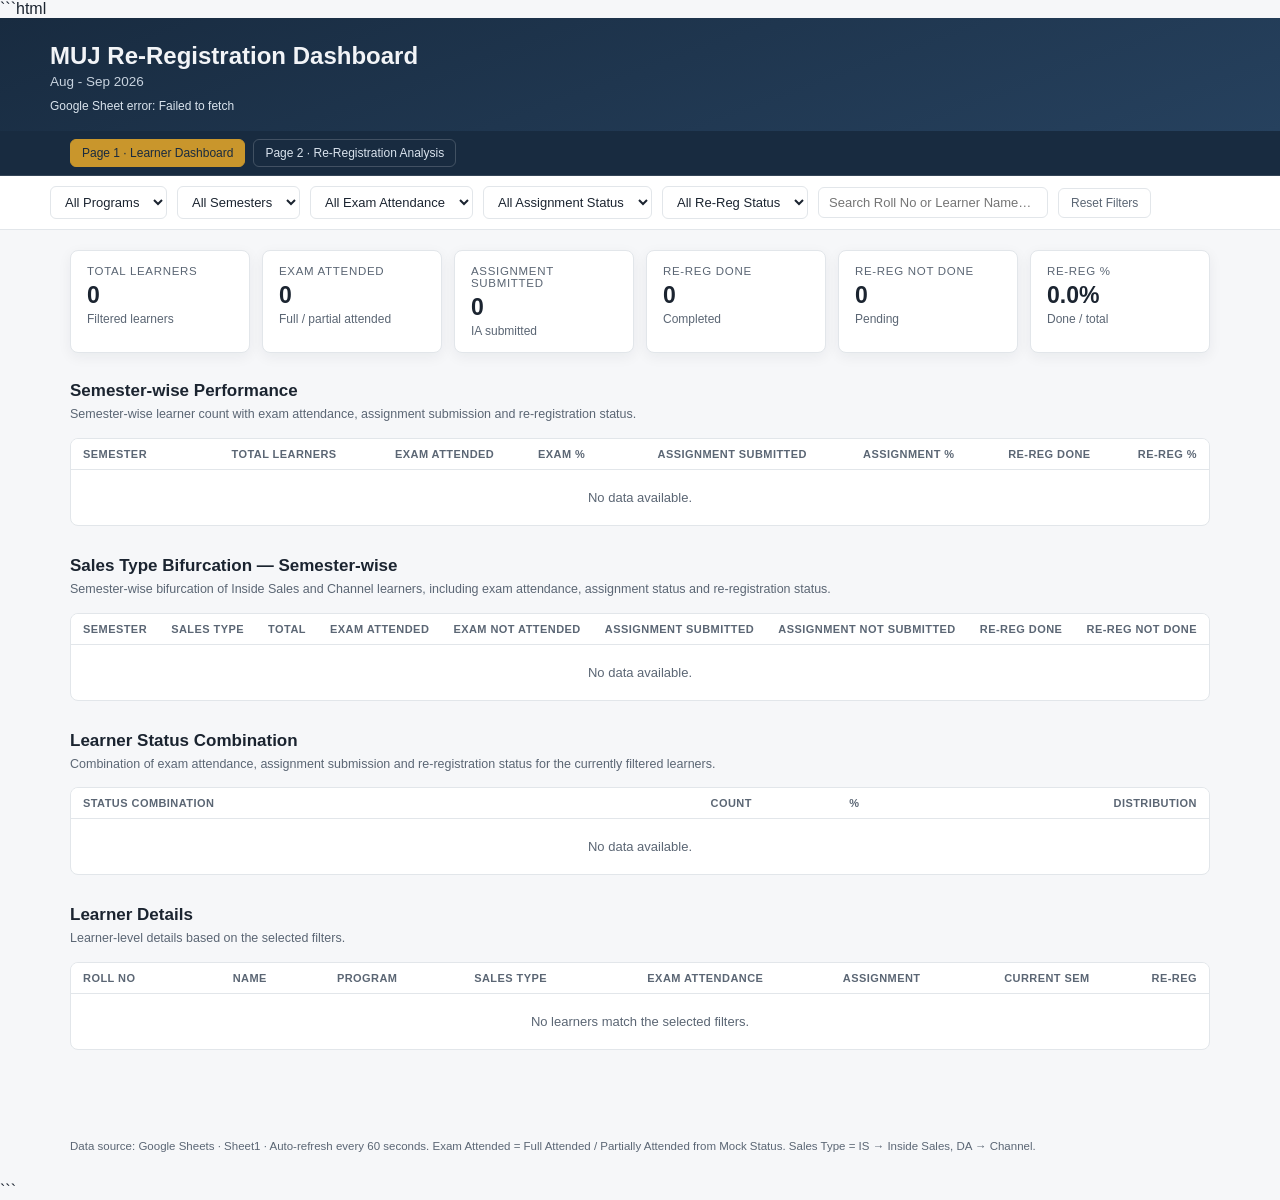
==== commit 2726358d: "Change font family to Arial in index.html" ====
--- a/index.html
+++ b/index.html
@@ -44,9 +44,8 @@
   min-height:100vh;
   background:var(--bg);
   color:var(--ink);
-  font-family:'Source Serif Pro', Georgia, 'Times New Roman', serif;
-}
-
+  font-family:Arial,sans-serif;
+}
 /* =========================
    HEADER
 ========================= */
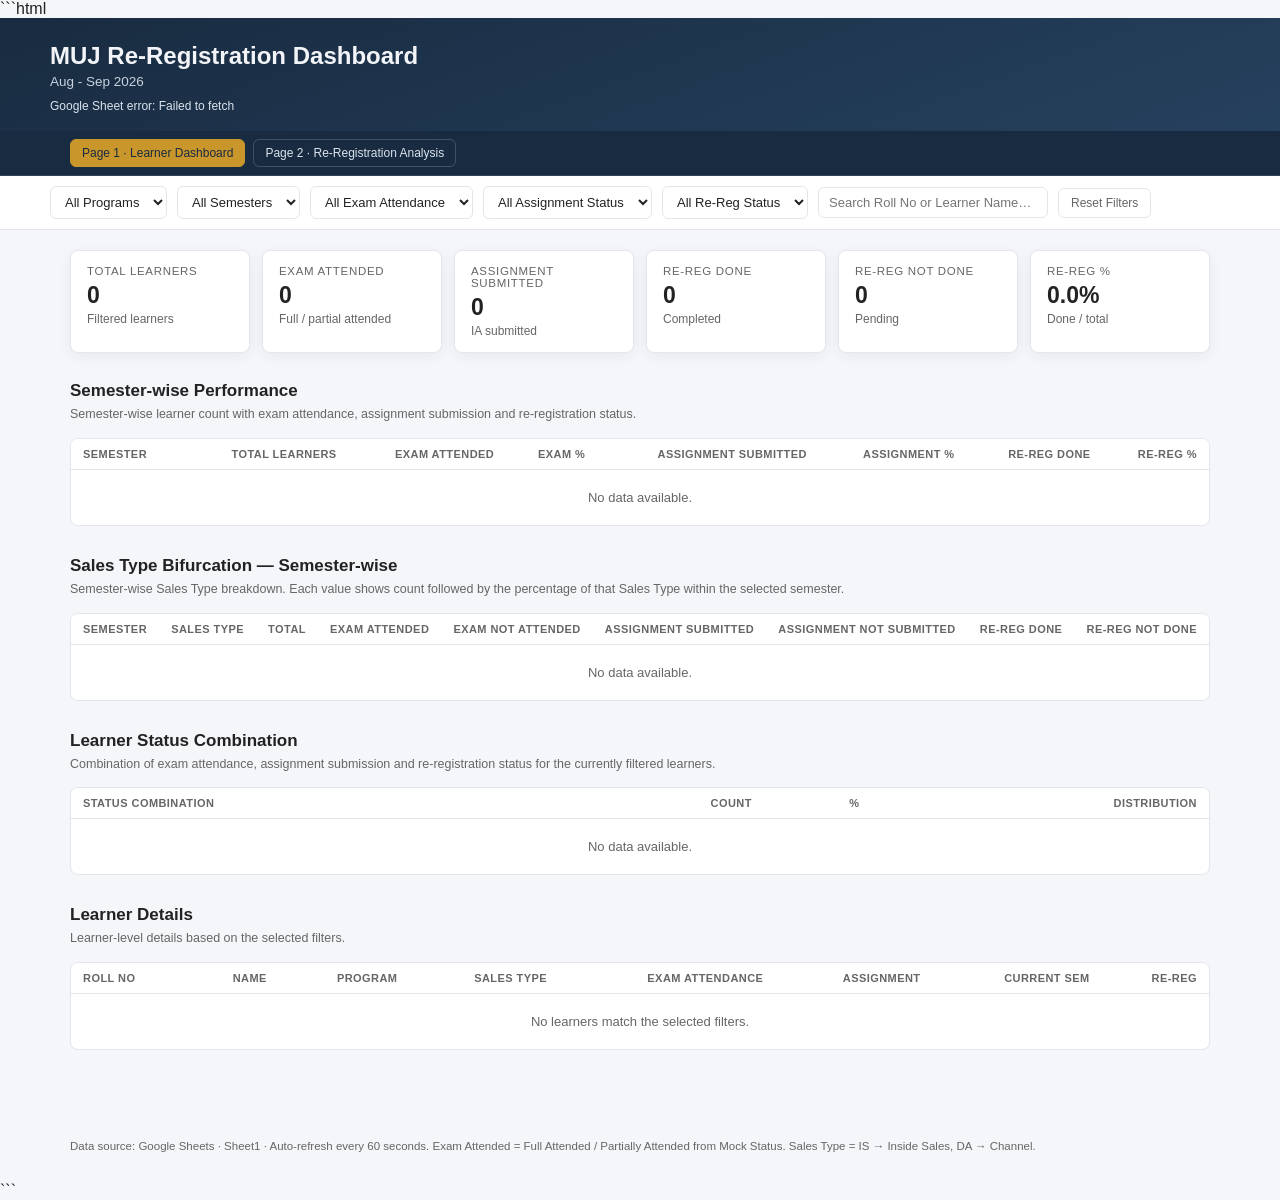
==== commit c31b51c3: "Update index.html" ====
--- a/index.html
+++ b/index.html
@@ -15,10 +15,10 @@
 }
 
 :root {
-  --bg:#f6f7f9;
+  --bg:#f5f6fa;
   --card:#ffffff;
-  --ink:#1b2430;
-  --ink-soft:#5b6674;
+  --ink:#222;
+  --ink-soft:#666;
   --line:#e2e6ea;
 
   --navy:#26415e;
@@ -35,23 +35,25 @@
   --track:#eef1f4;
 }
 
-html {
-  scroll-behavior:smooth;
-}
-
 body {
   margin:0;
   min-height:100vh;
+  font-family:Arial,sans-serif;
   background:var(--bg);
   color:var(--ink);
-  font-family:Arial,sans-serif;
-}
+}
+
 /* =========================
    HEADER
 ========================= */
 
 header {
-  background:linear-gradient(160deg,var(--navy-deep),var(--navy));
+  background:linear-gradient(
+    160deg,
+    var(--navy-deep),
+    var(--navy)
+  );
+
   color:#f2f4f7;
   padding:24px 20px 18px;
 }
@@ -75,7 +77,6 @@
 }
 
 #connectionStatus {
-  font-family:Arial,sans-serif;
   font-size:12px;
   color:#d9e3ed;
   margin-top:10px;
@@ -97,7 +98,6 @@
   display:flex;
   gap:8px;
   flex-wrap:wrap;
-  font-family:Arial,sans-serif;
 }
 
 .page-link {
@@ -137,7 +137,6 @@
   gap:10px;
   flex-wrap:wrap;
   align-items:center;
-  font-family:Arial,sans-serif;
 }
 
 .filterbar select,
@@ -149,12 +148,6 @@
   border-radius:6px;
   background:var(--card);
   color:var(--ink);
-  outline:none;
-}
-
-.filterbar select:focus,
-.filterbar input:focus {
-  border-color:var(--navy);
 }
 
 .filterbar input {
@@ -211,7 +204,6 @@
   color:var(--ink-soft);
   text-transform:uppercase;
   letter-spacing:.06em;
-  font-family:Arial,sans-serif;
 }
 
 .kpi .value {
@@ -244,7 +236,6 @@
   font-size:12.5px;
   color:var(--ink-soft);
   margin:0 0 14px;
-  font-family:Arial,sans-serif;
   line-height:1.5;
 }
 
@@ -280,7 +271,6 @@
 }
 
 th {
-  font-family:Arial,sans-serif;
   font-size:11px;
   text-transform:uppercase;
   letter-spacing:.04em;
@@ -300,7 +290,6 @@
   padding:20px !important;
   text-align:center !important;
   color:var(--ink-soft);
-  font-family:Arial,sans-serif;
   font-size:13px;
 }
 
@@ -313,7 +302,6 @@
   padding:3px 8px;
   border-radius:20px;
   font-size:11.5px;
-  font-family:Arial,sans-serif;
   white-space:nowrap;
 }
 
@@ -330,15 +318,6 @@
 .badge-red {
   background:var(--red-bg);
   color:var(--red);
-}
-
-/* =========================
-   PERCENT
-========================= */
-
-.percent {
-  font-family:'IBM Plex Mono','Courier New',monospace;
-  font-variant-numeric:tabular-nums;
 }
 
 /* =========================
@@ -391,7 +370,6 @@
   padding:0 20px 30px;
   font-size:11.5px;
   color:var(--ink-soft);
-  font-family:Arial,sans-serif;
 }
 
 /* =========================
@@ -399,9 +377,11 @@
 ========================= */
 
 @media (max-width:1000px) {
+
   .kpis {
     grid-template-columns:repeat(3,1fr);
   }
+
 }
 
 @media (max-width:720px) {
@@ -438,6 +418,7 @@
   header h1 {
     font-size:21px;
   }
+
 }
 </style>
 </head>
@@ -449,6 +430,7 @@
 ========================= -->
 
 <header>
+
   <div class="wrap">
 
     <h1>MUJ Re-Registration Dashboard</h1>
@@ -460,7 +442,9 @@
     </div>
 
   </div>
+
 </header>
+
 
 <!-- =========================
      PAGE NAVIGATION
@@ -488,6 +472,7 @@
 
 </div>
 
+
 <!-- =========================
      FILTER BAR
 ========================= -->
@@ -497,36 +482,76 @@
   <div class="wrap">
 
     <select id="programFilter">
-      <option value="">All Programs</option>
+      <option value="">
+        All Programs
+      </option>
     </select>
 
+
     <select id="semesterFilter">
-      <option value="">All Semesters</option>
+      <option value="">
+        All Semesters
+      </option>
     </select>
 
+
     <select id="examFilter">
-      <option value="">All Exam Attendance</option>
-      <option value="Present">Exam Attended</option>
-      <option value="Absent">Exam Not Attended</option>
+
+      <option value="">
+        All Exam Attendance
+      </option>
+
+      <option value="Present">
+        Exam Attended
+      </option>
+
+      <option value="Absent">
+        Exam Not Attended
+      </option>
+
     </select>
 
+
     <select id="assignmentFilter">
-      <option value="">All Assignment Status</option>
-      <option value="Submitted">Submitted</option>
-      <option value="Not Submitted">Not Submitted</option>
+
+      <option value="">
+        All Assignment Status
+      </option>
+
+      <option value="Submitted">
+        Submitted
+      </option>
+
+      <option value="Not Submitted">
+        Not Submitted
+      </option>
+
     </select>
 
+
     <select id="reregFilter">
-      <option value="">All Re-Reg Status</option>
-      <option value="Done">Done</option>
-      <option value="Not Done">Not Done</option>
+
+      <option value="">
+        All Re-Reg Status
+      </option>
+
+      <option value="Done">
+        Done
+      </option>
+
+      <option value="Not Done">
+        Not Done
+      </option>
+
     </select>
+
 
     <input
       type="text"
       id="searchInput"
       placeholder="Search Roll No or Learner Name…"
     >
+
 
     <button
       id="resetBtn"
@@ -539,55 +564,143 @@
 
 </div>
 
+
 <!-- =========================
      MAIN
 ========================= -->
 
 <main>
 
+
   <!-- =========================
-       KPI SECTION
+       KPI CARDS
   ========================= -->
 
   <div class="kpis">
 
+
     <div class="kpi">
-      <div class="label">Total Learners</div>
-      <div class="value" id="kpiTotal">0</div>
-      <div class="sub">Filtered learners</div>
+
+      <div class="label">
+        Total Learners
+      </div>
+
+      <div
+        class="value"
+        id="kpiTotal"
+      >
+        0
+      </div>
+
+      <div class="sub">
+        Filtered learners
+      </div>
+
     </div>
 
+
     <div class="kpi">
-      <div class="label">Exam Attended</div>
-      <div class="value" id="kpiExam">0</div>
-      <div class="sub">Full / partial attended</div>
+
+      <div class="label">
+        Exam Attended
+      </div>
+
+      <div
+        class="value"
+        id="kpiExam"
+      >
+        0
+      </div>
+
+      <div class="sub">
+        Full / partial attended
+      </div>
+
     </div>
 
+
     <div class="kpi">
-      <div class="label">Assignment Submitted</div>
-      <div class="value" id="kpiAssignment">0</div>
-      <div class="sub">IA submitted</div>
+
+      <div class="label">
+        Assignment Submitted
+      </div>
+
+      <div
+        class="value"
+        id="kpiAssignment"
+      >
+        0
+      </div>
+
+      <div class="sub">
+        IA submitted
+      </div>
+
     </div>
 
+
     <div class="kpi">
-      <div class="label">Re-Reg Done</div>
-      <div class="value" id="kpiDone">0</div>
-      <div class="sub">Completed</div>
+
+      <div class="label">
+        Re-Reg Done
+      </div>
+
+      <div
+        class="value"
+        id="kpiDone"
+      >
+        0
+      </div>
+
+      <div class="sub">
+        Completed
+      </div>
+
     </div>
 
+
     <div class="kpi">
-      <div class="label">Re-Reg Not Done</div>
-      <div class="value" id="kpiNotDone">0</div>
-      <div class="sub">Pending</div>
+
+      <div class="label">
+        Re-Reg Not Done
+      </div>
+
+      <div
+        class="value"
+        id="kpiNotDone"
+      >
+        0
+      </div>
+
+      <div class="sub">
+        Pending
+      </div>
+
     </div>
 
+
     <div class="kpi">
-      <div class="label">Re-Reg %</div>
-      <div class="value" id="kpiPercent">0.0%</div>
-      <div class="sub">Done / total</div>
+
+      <div class="label">
+        Re-Reg %
+      </div>
+
+      <div
+        class="value"
+        id="kpiPercent"
+      >
+        0.0%
+      </div>
+
+      <div class="sub">
+        Done / total
+      </div>
+
     </div>
 
+
   </div>
+
 
   <!-- =========================
        SEMESTER-WISE PERFORMANCE
@@ -595,29 +708,60 @@
 
   <section>
 
-    <h2>Semester-wise Performance</h2>
+    <h2>
+      Semester-wise Performance
+    </h2>
 
     <p class="section-note">
       Semester-wise learner count with exam attendance, assignment submission and re-registration status.
     </p>
 
+
     <div class="table-wrap">
 
       <table>
 
         <thead>
+
           <tr>
-            <th>Semester</th>
-            <th>Total Learners</th>
-            <th>Exam Attended</th>
-            <th>Exam %</th>
-            <th>Assignment Submitted</th>
-            <th>Assignment %</th>
-            <th>Re-Reg Done</th>
-            <th>Re-Reg %</th>
+
+            <th>
+              Semester
+            </th>
+
+            <th>
+              Total Learners
+            </th>
+
+            <th>
+              Exam Attended
+            </th>
+
+            <th>
+              Exam %
+            </th>
+
+            <th>
+              Assignment Submitted
+            </th>
+
+            <th>
+              Assignment %
+            </th>
+
+            <th>
+              Re-Reg Done
+            </th>
+
+            <th>
+              Re-Reg %
+            </th>
+
           </tr>
+
         </thead>
 
+
         <tbody id="semesterBody"></tbody>
 
       </table>
@@ -625,6 +769,7 @@
     </div>
 
   </section>
+
 
   <!-- =========================
        SALES TYPE BIFURCATION
@@ -632,30 +777,64 @@
 
   <section>
 
-    <h2>Sales Type Bifurcation — Semester-wise</h2>
+    <h2>
+      Sales Type Bifurcation — Semester-wise
+    </h2>
 
     <p class="section-note">
-      Semester-wise bifurcation of Inside Sales and Channel learners, including exam attendance, assignment status and re-registration status.
+      Semester-wise Sales Type breakdown. Each value shows count followed by the percentage of that Sales Type within the selected semester.
     </p>
 
+
     <div class="table-wrap">
 
       <table>
 
         <thead>
+
           <tr>
-            <th>Semester</th>
-            <th>Sales Type</th>
-            <th>Total</th>
-            <th>Exam Attended</th>
-            <th>Exam Not Attended</th>
-            <th>Assignment Submitted</th>
-            <th>Assignment Not Submitted</th>
-            <th>Re-Reg Done</th>
-            <th>Re-Reg Not Done</th>
+
+            <th>
+              Semester
+            </th>
+
+            <th>
+              Sales Type
+            </th>
+
+            <th>
+              Total
+            </th>
+
+            <th>
+              Exam Attended
+            </th>
+
+            <th>
+              Exam Not Attended
+            </th>
+
+            <th>
+              Assignment Submitted
+            </th>
+
+            <th>
+              Assignment Not Submitted
+            </th>
+
+            <th>
+              Re-Reg Done
+            </th>
+
+            <th>
+              Re-Reg Not Done
+            </th>
+
           </tr>
+
         </thead>
 
+
         <tbody id="salesBody"></tbody>
 
       </table>
@@ -663,6 +842,7 @@
     </div>
 
   </section>
+
 
   <!-- =========================
        STATUS COMBINATION
@@ -670,25 +850,44 @@
 
   <section>
 
-    <h2>Learner Status Combination</h2>
+    <h2>
+      Learner Status Combination
+    </h2>
 
     <p class="section-note">
       Combination of exam attendance, assignment submission and re-registration status for the currently filtered learners.
     </p>
 
+
     <div class="table-wrap">
 
       <table>
 
         <thead>
+
           <tr>
-            <th>Status Combination</th>
-            <th>Count</th>
-            <th>%</th>
-            <th>Distribution</th>
+
+            <th>
+              Status Combination
+            </th>
+
+            <th>
+              Count
+            </th>
+
+            <th>
+              %
+            </th>
+
+            <th>
+              Distribution
+            </th>
+
           </tr>
+
         </thead>
 
+
         <tbody id="combinationBody"></tbody>
 
       </table>
@@ -696,6 +895,7 @@
     </div>
 
   </section>
+
 
   <!-- =========================
        LEARNER DETAILS
@@ -703,29 +903,60 @@
 
   <section>
 
-    <h2>Learner Details</h2>
+    <h2>
+      Learner Details
+    </h2>
 
     <p class="section-note">
       Learner-level details based on the selected filters.
     </p>
 
+
     <div class="table-wrap">
 
       <table>
 
         <thead>
+
           <tr>
-            <th>Roll No</th>
-            <th>Name</th>
-            <th>Program</th>
-            <th>Sales Type</th>
-            <th>Exam Attendance</th>
-            <th>Assignment</th>
-            <th>Current Sem</th>
-            <th>Re-Reg</th>
+
+            <th>
+              Roll No
+            </th>
+
+            <th>
+              Name
+            </th>
+
+            <th>
+              Program
+            </th>
+
+            <th>
+              Sales Type
+            </th>
+
+            <th>
+              Exam Attendance
+            </th>
+
+            <th>
+              Assignment
+            </th>
+
+            <th>
+              Current Sem
+            </th>
+
+            <th>
+              Re-Reg
+            </th>
+
           </tr>
+
         </thead>
 
+
         <tbody id="learnerBody"></tbody>
 
       </table>
@@ -734,13 +965,18 @@
 
   </section>
 
+
 </main>
 
+
 <footer>
+
   Data source: Google Sheets · Sheet1 · Auto-refresh every 60 seconds.
   Exam Attended = Full Attended / Partially Attended from Mock Status.
   Sales Type = IS → Inside Sales, DA → Channel.
+
 </footer>
+
 
 <script>
 
@@ -751,9 +987,11 @@
 const GOOGLE_SHEET_ID =
   '1iwtwKK5JAG-qDRnjcMf5GGL5CMBMW9X3QFYtaawvCqg';
 
-const SHEET_NAME = 'Sheet1';
-
-const REFRESH_MS = 60000;
+const SHEET_NAME =
+  'Sheet1';
+
+const REFRESH_MS =
+  60000;
 
 
 /* =========================================================
@@ -773,8 +1011,9 @@
 
 function norm(value) {
 
-  return String(value ?? '')
-    .trim();
+  return String(
+    value ?? ''
+  ).trim();
 
 }
 
@@ -783,7 +1022,10 @@
 
   return norm(value)
     .toLowerCase()
-    .replace(/[\s._-]+/g,' ')
+    .replace(
+      /[\s._-]+/g,
+      ' '
+    )
     .trim();
 
 }
@@ -793,28 +1035,44 @@
    FIND COLUMN
 ========================================================= */
 
-function findColumn(headers, aliases) {
+function findColumn(
+  headers,
+  aliases
+) {
 
   const normalizedHeaders =
-    headers.map(header => ({
-      original:header,
-      normalized:key(header)
-    }));
-
-  for (const alias of aliases) {
-
-    const aliasKey = key(alias);
+    headers.map(
+      header => ({
+        original:header,
+        normalized:key(header)
+      })
+    );
+
+
+  for (
+    const alias of aliases
+  ) {
+
+    const aliasKey =
+      key(alias);
+
 
     const found =
       normalizedHeaders.find(
-        header => header.normalized === aliasKey
+        header =>
+          header.normalized ===
+          aliasKey
       );
 
+
     if (found) {
+
       return found.original;
+
     }
 
   }
+
 
   return null;
 
@@ -831,14 +1089,28 @@
     value === null ||
     value === undefined
   ) {
+
     return '';
-  }
-
-  let result = String(value).trim();
-
-  if (/^\d+\.0$/.test(result)) {
-    result = result.replace(/\.0$/,'');
-  }
+
+  }
+
+
+  let result =
+    String(value).trim();
+
+
+  if (
+    /^\d+\.0$/.test(result)
+  ) {
+
+    result =
+      result.replace(
+        /\.0$/,
+        ''
+      );
+
+  }
+
 
   return result;
 
@@ -860,14 +1132,19 @@
 
 function normalizeExam(value) {
 
-  const s = norm(value).toLowerCase();
+  const s =
+    norm(value).toLowerCase();
+
 
   if (
     s.includes('full attended') ||
     s.includes('partially attended')
   ) {
+
     return 'Present';
-  }
+
+  }
+
 
   return 'Absent';
 
@@ -880,7 +1157,9 @@
 
 function normalizeAssignment(value) {
 
-  const s = norm(value).toLowerCase();
+  const s =
+    norm(value).toLowerCase();
+
 
   if (
     s.includes('submitted') ||
@@ -891,8 +1170,11 @@
     s === 'true' ||
     s === '1'
   ) {
+
     return 'Submitted';
-  }
+
+  }
+
 
   return 'Not Submitted';
 
@@ -905,7 +1187,9 @@
 
 function normalizeReReg(value) {
 
-  const s = norm(value).toLowerCase();
+  const s =
+    norm(value).toLowerCase();
+
 
   if (
     s === 'paid' ||
@@ -914,8 +1198,11 @@
     s === 'completed' ||
     s === 'registered'
   ) {
+
     return 'Done';
-  }
+
+  }
+
 
   return 'Not Done';
 
@@ -932,19 +1219,30 @@
 
 function normalizeSalesType(value) {
 
-  const s = key(value);
+  const s =
+    key(value);
+
 
   if (s === 'is') {
+
     return 'Inside Sales';
-  }
+
+  }
+
 
   if (s === 'da') {
+
     return 'Channel';
-  }
+
+  }
+
 
   if (!s) {
+
     return 'Other';
-  }
+
+  }
+
 
   return norm(value);
 
@@ -957,7 +1255,10 @@
 
 function normalizeRows(rows) {
 
-  if (!rows || !rows.length) {
+  if (
+    !rows ||
+    !rows.length
+  ) {
 
     throw new Error(
       'Sheet1 is empty.'
@@ -965,8 +1266,11 @@
 
   }
 
+
   const headers =
-    Object.keys(rows[0]).map(norm);
+    Object.keys(
+      rows[0]
+    ).map(norm);
 
 
   /* -------------------------
@@ -1077,32 +1381,56 @@
 
 
   if (!programCol) {
-    required.push('Program');
+
+    required.push(
+      'Program'
+    );
+
   }
 
 
   if (!semesterCol) {
-    required.push('Semester');
+
+    required.push(
+      'Semester'
+    );
+
   }
 
 
   if (!mockCol) {
-    required.push('Mock Status');
+
+    required.push(
+      'Mock Status'
+    );
+
   }
 
 
   if (!iaCol) {
-    required.push('IA Status');
+
+    required.push(
+      'IA Status'
+    );
+
   }
 
 
   if (!reregCol) {
-    required.push('Re reg status');
+
+    required.push(
+      'Re reg status'
+    );
+
   }
 
 
   if (!leadCol) {
-    required.push('Lead Name');
+
+    required.push(
+      'Lead Name'
+    );
+
   }
 
 
@@ -1126,32 +1454,55 @@
 
       const rollNo =
         rollCol
-          ? cleanRollNo(row[rollCol])
+          ? cleanRollNo(
+              row[rollCol]
+            )
           : '';
+
 
       const name =
         nameCol
-          ? norm(row[nameCol])
+          ? norm(
+              row[nameCol]
+            )
           : '';
 
+
       const program =
-        norm(row[programCol]);
+        norm(
+          row[programCol]
+        );
+
 
       const semester =
-        norm(row[semesterCol]) ||
+        norm(
+          row[semesterCol]
+        ) ||
         'Not Specified';
 
+
       const leadName =
-        norm(row[leadCol]);
+        norm(
+          row[leadCol]
+        );
+
 
       const mockStatus =
-        norm(row[mockCol]);
+        norm(
+          row[mockCol]
+        );
+
 
       const iaStatus =
-        norm(row[iaCol]);
+        norm(
+          row[iaCol]
+        );
+
 
       const reRegRaw =
-        norm(row[reregCol]);
+        norm(
+          row[reregCol]
+        );
 
 
       return {
@@ -1196,26 +1547,31 @@
 
     })
 
-    .filter(row =>
-      row.rollNo ||
-      row.name ||
-      row.program
+    .filter(
+      row =>
+        row.rollNo ||
+        row.name ||
+        row.program
     );
 
 }
 
 
 /* =========================================================
-   GOOGLE SHEET URL
+   GOOGLE SHEET CSV URL
 ========================================================= */
 
 function googleSheetCsvUrl() {
 
   return (
     'https://docs.google.com/spreadsheets/d/' +
-    encodeURIComponent(GOOGLE_SHEET_ID) +
+    encodeURIComponent(
+      GOOGLE_SHEET_ID
+    ) +
     '/gviz/tq?tqx=out:csv&sheet=' +
-    encodeURIComponent(SHEET_NAME)
+    encodeURIComponent(
+      SHEET_NAME
+    )
   );
 
 }
@@ -1287,7 +1643,7 @@
 
 
 /* =========================================================
-   UNIQUE FILTER VALUES
+   UNIQUE SORTED VALUES
 ========================================================= */
 
 function uniqueSorted(field) {
@@ -1296,7 +1652,10 @@
     [
       ...new Set(
         RAW
-          .map(row => row[field])
+          .map(
+            row =>
+              row[field]
+          )
           .filter(Boolean)
       )
     ];
@@ -1352,31 +1711,46 @@
   const select =
     document.getElementById(id);
 
+
   const oldValue =
     select.value;
 
 
   select.innerHTML =
-    `<option value="">${firstText}</option>`;
+    `<option value="">
+      ${firstText}
+    </option>`;
 
 
   values.forEach(value => {
 
     const option =
-      document.createElement('option');
-
-    option.value = value;
-
-    option.textContent = value;
-
-    select.appendChild(option);
+      document.createElement(
+        'option'
+      );
+
+
+    option.value =
+      value;
+
+
+    option.textContent =
+      value;
+
+
+    select.appendChild(
+      option
+    );
 
   });
 
 
-  if (values.includes(oldValue)) {
-
-    select.value = oldValue;
+  if (
+    values.includes(oldValue)
+  ) {
+
+    select.value =
+      oldValue;
 
   }
 
@@ -1384,7 +1758,7 @@
 
 
 /* =========================================================
-   GET CURRENT FILTERS
+   GET FILTERS
 ========================================================= */
 
 function getFilters() {
@@ -1429,7 +1803,7 @@
 
 
 /* =========================================================
-   ROW FILTER
+   ROW MATCHING
 ========================================================= */
 
 function rowMatches(
@@ -1440,42 +1814,57 @@
 
   if (
     filters.program &&
-    row.program !== filters.program
+    row.program !==
+      filters.program
   ) {
+
     return false;
+
   }
 
 
   if (
     !ignoreSemester &&
     filters.semester &&
-    row.semester !== filters.semester
+    row.semester !==
+      filters.semester
   ) {
+
     return false;
+
   }
 
 
   if (
     filters.exam &&
-    row.examAttendance !== filters.exam
+    row.examAttendance !==
+      filters.exam
   ) {
+
     return false;
+
   }
 
 
   if (
     filters.assignment &&
-    row.assignment !== filters.assignment
+    row.assignment !==
+      filters.assignment
   ) {
+
     return false;
+
   }
 
 
   if (
     filters.rereg &&
-    row.reReg !== filters.rereg
+    row.reReg !==
+      filters.rereg
   ) {
+
     return false;
+
   }
 
 
@@ -1494,7 +1883,9 @@
         filters.search
       )
     ) {
+
       return false;
+
     }
 
   }
@@ -1506,7 +1897,7 @@
 
 
 /* =========================================================
-   GET FILTERED ROWS
+   FILTERED ROWS
 ========================================================= */
 
 function getFilteredRows() {
@@ -1544,21 +1935,24 @@
   const exam =
     rows.filter(
       row =>
-        row.examAttendance === 'Present'
+        row.examAttendance ===
+        'Present'
     ).length;
 
 
   const assignment =
     rows.filter(
       row =>
-        row.assignment === 'Submitted'
+        row.assignment ===
+        'Submitted'
     ).length;
 
 
   const done =
     rows.filter(
       row =>
-        row.reReg === 'Done'
+        row.reReg ===
+        'Done'
     ).length;
 
 
@@ -1568,7 +1962,9 @@
 
   const percentage =
     total
-      ? done / total * 100
+      ? done /
+        total *
+        100
       : 0;
 
 
@@ -1605,7 +2001,8 @@
   document.getElementById(
     'kpiPercent'
   ).textContent =
-    percentage.toFixed(1) + '%';
+    percentage.toFixed(1) +
+    '%';
 
 }
 
@@ -1621,10 +2018,9 @@
 
 
   /*
-    Important:
-    Semester filter is ignored here
-    so all semester rows remain visible
-    while other filters continue to apply.
+    Semester filter is ignored
+    here so every semester remains
+    visible in the analysis.
   */
 
   const rows =
@@ -1649,7 +2045,9 @@
       'Not Specified';
 
 
-    if (!map.has(semester)) {
+    if (
+      !map.has(semester)
+    ) {
 
       map.set(
         semester,
@@ -1672,23 +2070,32 @@
 
 
     if (
-      row.examAttendance === 'Present'
+      row.examAttendance ===
+      'Present'
     ) {
+
       item.exam++;
+
     }
 
 
     if (
-      row.assignment === 'Submitted'
+      row.assignment ===
+      'Submitted'
     ) {
+
       item.assignment++;
+
     }
 
 
     if (
-      row.reReg === 'Done'
+      row.reReg ===
+      'Done'
     ) {
+
       item.rereg++;
+
     }
 
   });
@@ -1713,11 +2120,16 @@
     );
 
 
-  if (!semesters.length) {
+  if (
+    !semesters.length
+  ) {
 
     tbody.innerHTML =
       `<tr>
-        <td colspan="8" class="empty">
+        <td
+          colspan="8"
+          class="empty"
+        >
           No data available.
         </td>
       </tr>`;
@@ -1727,16 +2139,14 @@
   }
 
 
-  const selectedSemester =
-    filters.semester;
-
-
   tbody.innerHTML =
     semesters.map(
       semester => {
 
         const item =
-          map.get(semester);
+          map.get(
+            semester
+          );
 
 
         const examPct =
@@ -1763,17 +2173,17 @@
             : 0;
 
 
-        const selected =
-          selectedSemester === semester;
-
-
         return `
 
           <tr>
 
             <td>
-              <span class="badge badge-blue">
-                ${escapeHtml(semester)}
+              <span
+                class="badge badge-blue"
+              >
+                ${escapeHtml(
+                  semester
+                )}
               </span>
             </td>
 
@@ -1785,7 +2195,7 @@
               ${item.exam.toLocaleString()}
             </td>
 
-            <td class="percent">
+            <td>
               ${examPct.toFixed(1)}%
             </td>
 
@@ -1793,7 +2203,7 @@
               ${item.assignment.toLocaleString()}
             </td>
 
-            <td class="percent">
+            <td>
               ${assignmentPct.toFixed(1)}%
             </td>
 
@@ -1801,7 +2211,7 @@
               ${item.rereg.toLocaleString()}
             </td>
 
-            <td class="percent">
+            <td>
               ${reregPct.toFixed(1)}%
             </td>
 
@@ -1817,25 +2227,6 @@
 
 /* =========================================================
    SALES TYPE BIFURCATION — SEMESTER WISE
-=========================================================
-
-   For every semester:
-
-   Inside Sales:
-     Total
-     Exam Attended
-     Exam Not Attended
-     Assignment Submitted
-     Assignment Not Submitted
-     Re-Reg Done
-     Re-Reg Not Done
-
-   Channel:
-     Same breakdown
-
-   Other:
-     Same breakdown
-
 ========================================================= */
 
 function renderSalesType() {
@@ -1845,10 +2236,12 @@
 
 
   /*
-    Ignore semester filter here so
-    the table remains semester-wise.
-
-    All other filters continue to apply.
+    Ignore semester filter so
+    the table always displays
+    every semester.
+
+    All other filters continue
+    to apply.
   */
 
   const rows =
@@ -1862,6 +2255,16 @@
     );
 
 
+  /*
+    Structure:
+
+    Semester
+      ↓
+    Sales Type
+      ↓
+    Metrics
+  */
+
   const map =
     new Map();
 
@@ -1878,7 +2281,9 @@
       'Other';
 
 
-    if (!map.has(semester)) {
+    if (
+      !map.has(semester)
+    ) {
 
       map.set(
         semester,
@@ -1889,10 +2294,16 @@
 
 
     const semesterMap =
-      map.get(semester);
-
-
-    if (!semesterMap.has(salesType)) {
+      map.get(
+        semester
+      );
+
+
+    if (
+      !semesterMap.has(
+        salesType
+      )
+    ) {
 
       semesterMap.set(
         salesType,
@@ -1914,7 +2325,9 @@
 
 
     const item =
-      semesterMap.get(salesType);
+      semesterMap.get(
+        salesType
+      );
 
 
     /* -------------------------
@@ -1929,7 +2342,8 @@
     ------------------------- */
 
     if (
-      row.examAttendance === 'Present'
+      row.examAttendance ===
+      'Present'
     ) {
 
       item.examAttended++;
@@ -1946,7 +2360,8 @@
     ------------------------- */
 
     if (
-      row.assignment === 'Submitted'
+      row.assignment ===
+      'Submitted'
     ) {
 
       item.assignmentSubmitted++;
@@ -1963,7 +2378,8 @@
     ------------------------- */
 
     if (
-      row.reReg === 'Done'
+      row.reReg ===
+      'Done'
     ) {
 
       item.reRegDone++;
@@ -1997,11 +2413,16 @@
     );
 
 
-  if (!semesters.length) {
+  if (
+    !semesters.length
+  ) {
 
     tbody.innerHTML =
       `<tr>
-        <td colspan="9" class="empty">
+        <td
+          colspan="9"
+          class="empty"
+        >
           No data available.
         </td>
       </tr>`;
@@ -2012,119 +2433,270 @@
 
 
   /*
-    Fixed display order.
+    Fixed Sales Type order.
   */
 
   const salesOrder = [
+
     'Inside Sales',
+
     'Channel',
+
     'Other'
+
   ];
 
 
   let html = '';
 
 
-  semesters.forEach(semester => {
-
-    const semesterMap =
-      map.get(semester);
-
-
-    salesOrder.forEach(salesType => {
-
-      if (!semesterMap.has(salesType)) {
-        return;
-      }
-
-
-      const item =
-        semesterMap.get(salesType);
-
-
-      let salesClass =
-        'sales-other';
-
-
-      if (
-        salesType === 'Inside Sales'
-      ) {
-
-        salesClass =
-          'sales-inside';
-
-      } else if (
-        salesType === 'Channel'
-      ) {
-
-        salesClass =
-          'sales-channel';
-
-      }
-
-
-      html += `
-
-        <tr>
-
-          <td>
-            <span class="badge badge-blue">
-              ${escapeHtml(semester)}
-            </span>
-          </td>
-
-          <td class="${salesClass}">
-            ${escapeHtml(salesType)}
-          </td>
-
-          <td class="sales-total">
-            ${item.total.toLocaleString()}
-          </td>
-
-          <td>
-            ${item.examAttended.toLocaleString()}
-          </td>
-
-          <td>
-            ${item.examNotAttended.toLocaleString()}
-          </td>
-
-          <td>
-            ${item.assignmentSubmitted.toLocaleString()}
-          </td>
-
-          <td>
-            ${item.assignmentNotSubmitted.toLocaleString()}
-          </td>
-
-          <td>
-            ${item.reRegDone.toLocaleString()}
-          </td>
-
-          <td>
-            ${item.reRegNotDone.toLocaleString()}
-          </td>
-
-        </tr>
-
-      `;
-
-    });
-
-  });
-
-
-  tbody.innerHTML = html || `
-
-    <tr>
-
-      <td colspan="9" class="empty">
-        No data available.
-      </td>
-
-    </tr>
-
-  `;
+  semesters.forEach(
+    semester => {
+
+      const semesterMap =
+        map.get(
+          semester
+        );
+
+
+      salesOrder.forEach(
+        salesType => {
+
+          if (
+            !semesterMap.has(
+              salesType
+            )
+          ) {
+
+            return;
+
+          }
+
+
+          const item =
+            semesterMap.get(
+              salesType
+            );
+
+
+          /*
+            Percentage denominator:
+
+            Semester + Sales Type Total
+
+            Example:
+
+            Inside Sales = 8000
+
+            Exam Attended = 6500
+
+            Percentage =
+            6500 / 8000 * 100
+          */
+
+          const total =
+            item.total;
+
+
+          const examAttendedPct =
+            total
+              ? (
+                  item.examAttended /
+                  total *
+                  100
+                )
+              : 0;
+
+
+          const examNotAttendedPct =
+            total
+              ? (
+                  item.examNotAttended /
+                  total *
+                  100
+                )
+              : 0;
+
+
+          const assignmentSubmittedPct =
+            total
+              ? (
+                  item.assignmentSubmitted /
+                  total *
+                  100
+                )
+              : 0;
+
+
+          const assignmentNotSubmittedPct =
+            total
+              ? (
+                  item.assignmentNotSubmitted /
+                  total *
+                  100
+                )
+              : 0;
+
+
+          const reRegDonePct =
+            total
+              ? (
+                  item.reRegDone /
+                  total *
+                  100
+                )
+              : 0;
+
+
+          const reRegNotDonePct =
+            total
+              ? (
+                  item.reRegNotDone /
+                  total *
+                  100
+                )
+              : 0;
+
+
+          let salesClass =
+            'sales-other';
+
+
+          if (
+            salesType ===
+            'Inside Sales'
+          ) {
+
+            salesClass =
+              'sales-inside';
+
+          }
+
+
+          if (
+            salesType ===
+            'Channel'
+          ) {
+
+            salesClass =
+              'sales-channel';
+
+          }
+
+
+          html += `
+
+            <tr>
+
+              <td>
+
+                <span
+                  class="badge badge-blue"
+                >
+                  ${escapeHtml(
+                    semester
+                  )}
+                </span>
+
+              </td>
+
+
+              <td
+                class="${salesClass}"
+              >
+                ${escapeHtml(
+                  salesType
+                )}
+              </td>
+
+
+              <td
+                class="sales-total"
+              >
+                ${total.toLocaleString()}
+                (100.0%)
+              </td>
+
+
+              <td>
+
+                ${item.examAttended.toLocaleString()}
+
+                (${examAttendedPct.toFixed(1)}%)
+
+              </td>
+
+
+              <td>
+
+                ${item.examNotAttended.toLocaleString()}
+
+                (${examNotAttendedPct.toFixed(1)}%)
+
+              </td>
+
+
+              <td>
+
+                ${item.assignmentSubmitted.toLocaleString()}
+
+                (${assignmentSubmittedPct.toFixed(1)}%)
+
+              </td>
+
+
+              <td>
+
+                ${item.assignmentNotSubmitted.toLocaleString()}
+
+                (${assignmentNotSubmittedPct.toFixed(1)}%)
+
+              </td>
+
+
+              <td>
+
+                ${item.reRegDone.toLocaleString()}
+
+                (${reRegDonePct.toFixed(1)}%)
+
+              </td>
+
+
+              <td>
+
+                ${item.reRegNotDone.toLocaleString()}
+
+                (${reRegNotDonePct.toFixed(1)}%)
+
+              </td>
+
+            </tr>
+
+          `;
+
+        }
+      );
+
+    }
+  );
+
+
+  tbody.innerHTML =
+    html || `
+
+      <tr>
+
+        <td
+          colspan="9"
+          class="empty"
+        >
+          No data available.
+        </td>
+
+      </tr>
+
+    `;
 
 }
 
@@ -2153,15 +2725,21 @@
 
 
     if (
-      !combinations[combination]
+      !combinations[
+        combination
+      ]
     ) {
 
-      combinations[combination] = 0;
+      combinations[
+        combination
+      ] = 0;
 
     }
 
 
-    combinations[combination]++;
+    combinations[
+      combination
+    ]++;
 
   });
 
@@ -2201,9 +2779,14 @@
 
     tbody.innerHTML =
       `<tr>
-        <td colspan="4" class="empty">
+
+        <td
+          colspan="4"
+          class="empty"
+        >
           No data available.
         </td>
+
       </tr>`;
 
     return;
@@ -2216,8 +2799,9 @@
       combination => {
 
         const count =
-          combinations[combination] ||
-          0;
+          combinations[
+            combination
+          ] || 0;
 
 
         const percentage =
@@ -2233,7 +2817,9 @@
           <tr>
 
             <td>
-              ${escapeHtml(combination)}
+              ${escapeHtml(
+                combination
+              )}
             </td>
 
             <td>
@@ -2244,9 +2830,13 @@
               ${percentage.toFixed(1)}%
             </td>
 
-            <td style="min-width:220px">
-
-              <div class="combination-bar">
+            <td
+              style="min-width:220px"
+            >
+
+              <div
+                class="combination-bar"
+              >
 
                 <div
                   class="combination-fill"
@@ -2287,9 +2877,14 @@
 
     tbody.innerHTML =
       `<tr>
-        <td colspan="8" class="empty">
+
+        <td
+          colspan="8"
+          class="empty"
+        >
           No learners match the selected filters.
         </td>
+
       </tr>`;
 
     return;
@@ -2298,85 +2893,132 @@
 
 
   tbody.innerHTML =
-    rows.map(row => {
-
-      const examClass =
-        row.examAttendance === 'Present'
-          ? 'badge-green'
-          : 'badge-red';
-
-
-      const assignmentClass =
-        row.assignment === 'Submitted'
-          ? 'badge-green'
-          : 'badge-red';
-
-
-      const reregClass =
-        row.reReg === 'Done'
-          ? 'badge-green'
-          : 'badge-red';
-
-
-      return `
-
-        <tr>
-
-          <td>
-            <strong>
+    rows.map(
+      row => {
+
+        const examClass =
+          row.examAttendance ===
+          'Present'
+            ? 'badge-green'
+            : 'badge-red';
+
+
+        const assignmentClass =
+          row.assignment ===
+          'Submitted'
+            ? 'badge-green'
+            : 'badge-red';
+
+
+        const reregClass =
+          row.reReg ===
+          'Done'
+            ? 'badge-green'
+            : 'badge-red';
+
+
+        return `
+
+          <tr>
+
+            <td>
+
+              <strong>
+
+                ${escapeHtml(
+                  row.rollNo ||
+                  '—'
+                )}
+
+              </strong>
+
+            </td>
+
+
+            <td>
+
               ${escapeHtml(
-                row.rollNo || '—'
+                row.name ||
+                '—'
               )}
-            </strong>
-          </td>
-
-          <td>
-            ${escapeHtml(
-              row.name || '—'
-            )}
-          </td>
-
-          <td>
-            ${escapeHtml(
-              row.program || '—'
-            )}
-          </td>
-
-          <td>
-            ${escapeHtml(
-              row.salesType || 'Other'
-            )}
-          </td>
-
-          <td>
-            <span class="badge ${examClass}">
-              ${row.examAttendance}
-            </span>
-          </td>
-
-          <td>
-            <span class="badge ${assignmentClass}">
-              ${row.assignment}
-            </span>
-          </td>
-
-          <td>
-            ${escapeHtml(
-              row.semester || '—'
-            )}
-          </td>
-
-          <td>
-            <span class="badge ${reregClass}">
-              ${row.reReg}
-            </span>
-          </td>
-
-        </tr>
-
-      `;
-
-    }).join('');
+
+            </td>
+
+
+            <td>
+
+              ${escapeHtml(
+                row.program ||
+                '—'
+              )}
+
+            </td>
+
+
+            <td>
+
+              ${escapeHtml(
+                row.salesType ||
+                'Other'
+              )}
+
+            </td>
+
+
+            <td>
+
+              <span
+                class="badge ${examClass}"
+              >
+
+                ${row.examAttendance}
+
+              </span>
+
+            </td>
+
+
+            <td>
+
+              <span
+                class="badge ${assignmentClass}"
+              >
+
+                ${row.assignment}
+
+              </span>
+
+            </td>
+
+
+            <td>
+
+              ${escapeHtml(
+                row.semester ||
+                '—'
+              )}
+
+            </td>
+
+
+            <td>
+
+              <span
+                class="badge ${reregClass}"
+              >
+
+                ${row.reReg}
+
+              </span>
+
+            </td>
+
+          </tr>
+
+        `;
+
+      }
+    ).join('');
 
 }
 
@@ -2387,7 +3029,9 @@
 
 function escapeHtml(value) {
 
-  return String(value ?? '')
+  return String(
+    value ?? ''
+  )
 
     .replace(
       /&/g,
@@ -2443,7 +3087,9 @@
 async function loadData() {
 
   if (refreshBusy) {
+
     return;
+
   }
 
 
@@ -2463,10 +3109,13 @@
 
 
     RAW =
-      normalizeRows(rows);
+      normalizeRows(
+        rows
+      );
 
 
     populateFilters();
+
 
     renderAll();
 
@@ -2486,7 +3135,9 @@
 
   } catch (error) {
 
-    console.error(error);
+    console.error(
+      error
+    );
 
 
     document.getElementById(
@@ -2561,16 +3212,18 @@
   'examFilter',
   'assignmentFilter',
   'reregFilter'
-].forEach(id => {
-
-  document.getElementById(
-    id
-  ).addEventListener(
-    'change',
-    renderAll
-  );
-
-});
+].forEach(
+  id => {
+
+    document.getElementById(
+      id
+    ).addEventListener(
+      'change',
+      renderAll
+    );
+
+  }
+);
 
 
 /* =========================================================
@@ -2603,7 +3256,8 @@
   );
 
 
-/* Initial empty render */
+/* Initial render */
+
 renderAll();
 
 </script>
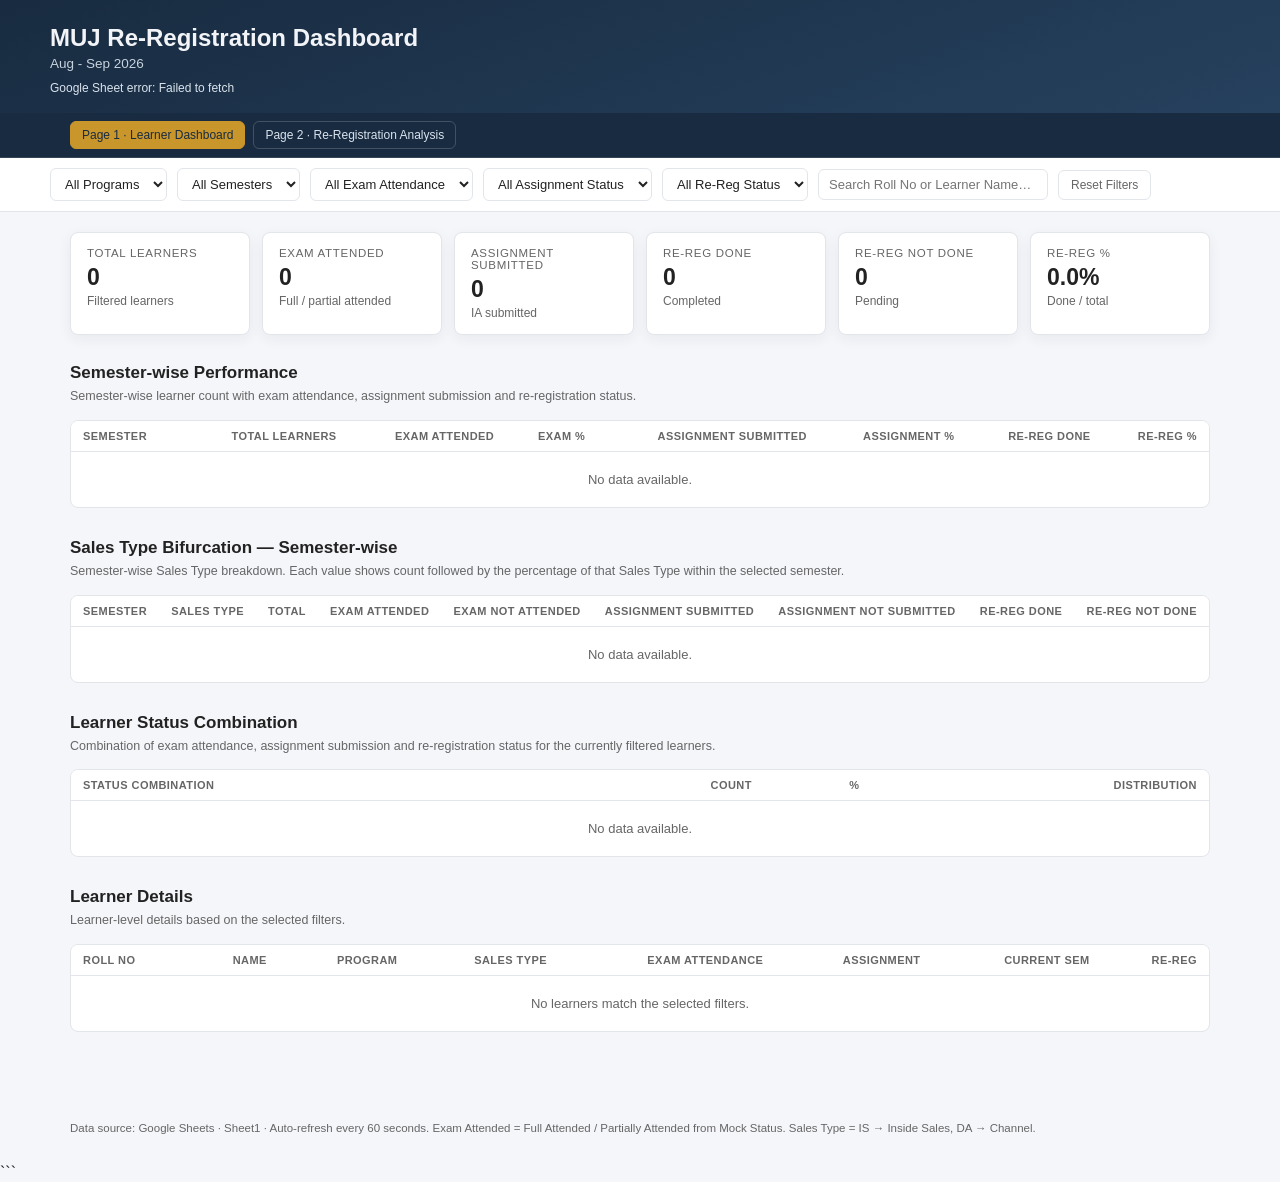
==== commit c8e8788f: "Remove code block formatting from index.html" ====
--- a/index.html
+++ b/index.html
@@ -1,4 +1,3 @@
-```html
 <!DOCTYPE html>
 <html lang="en">
 <head>
